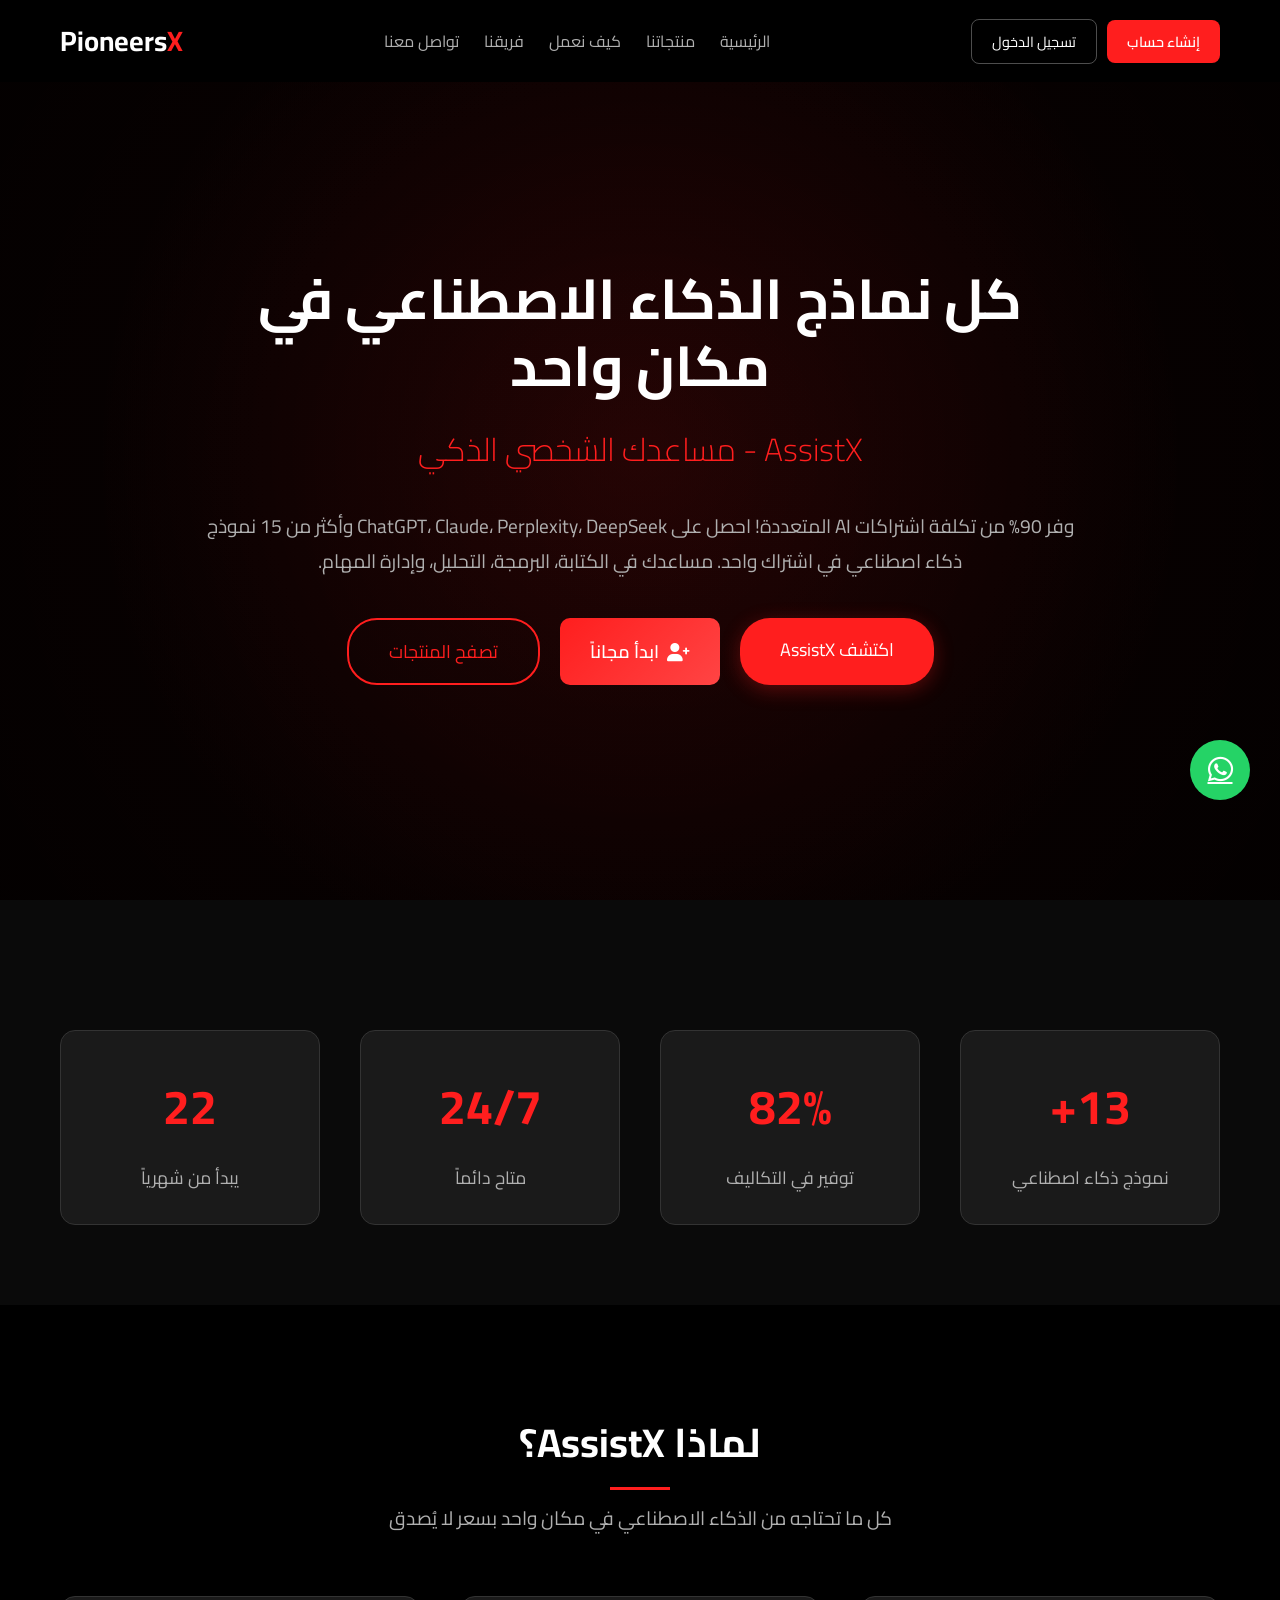
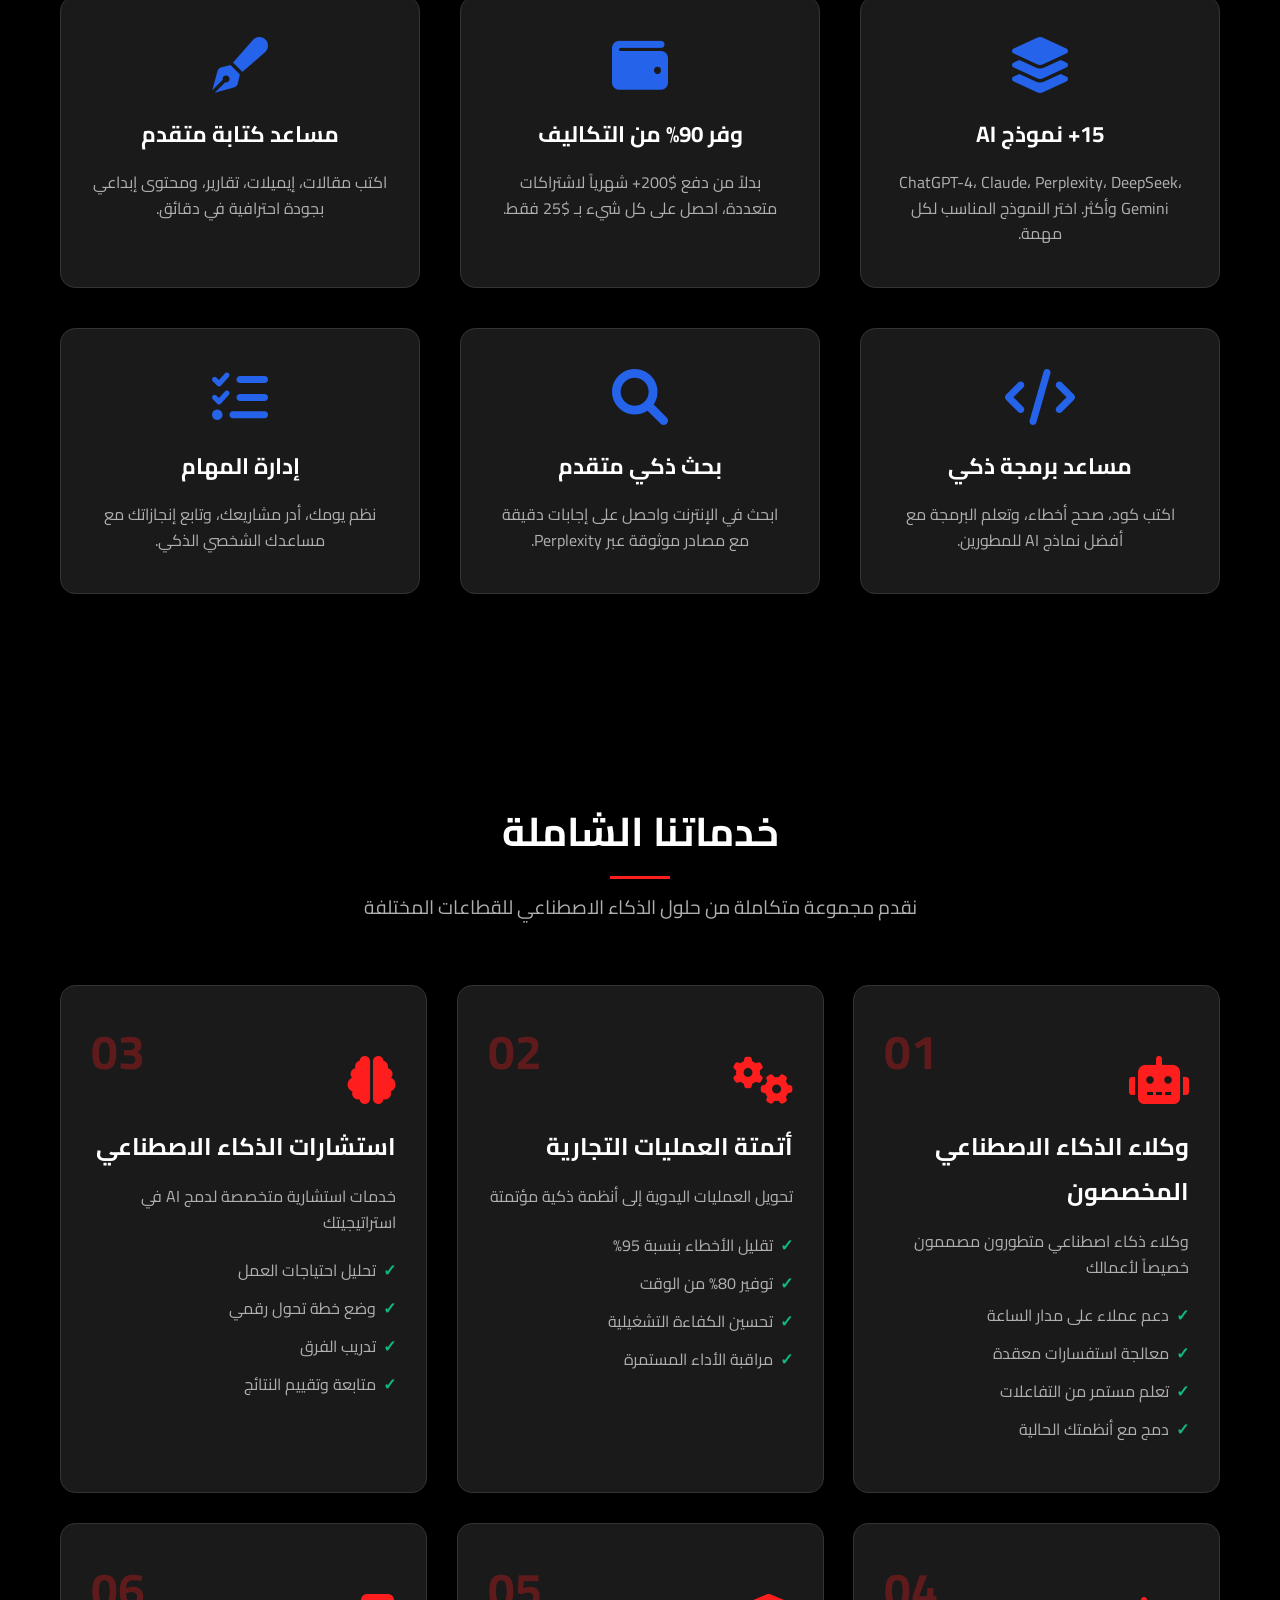
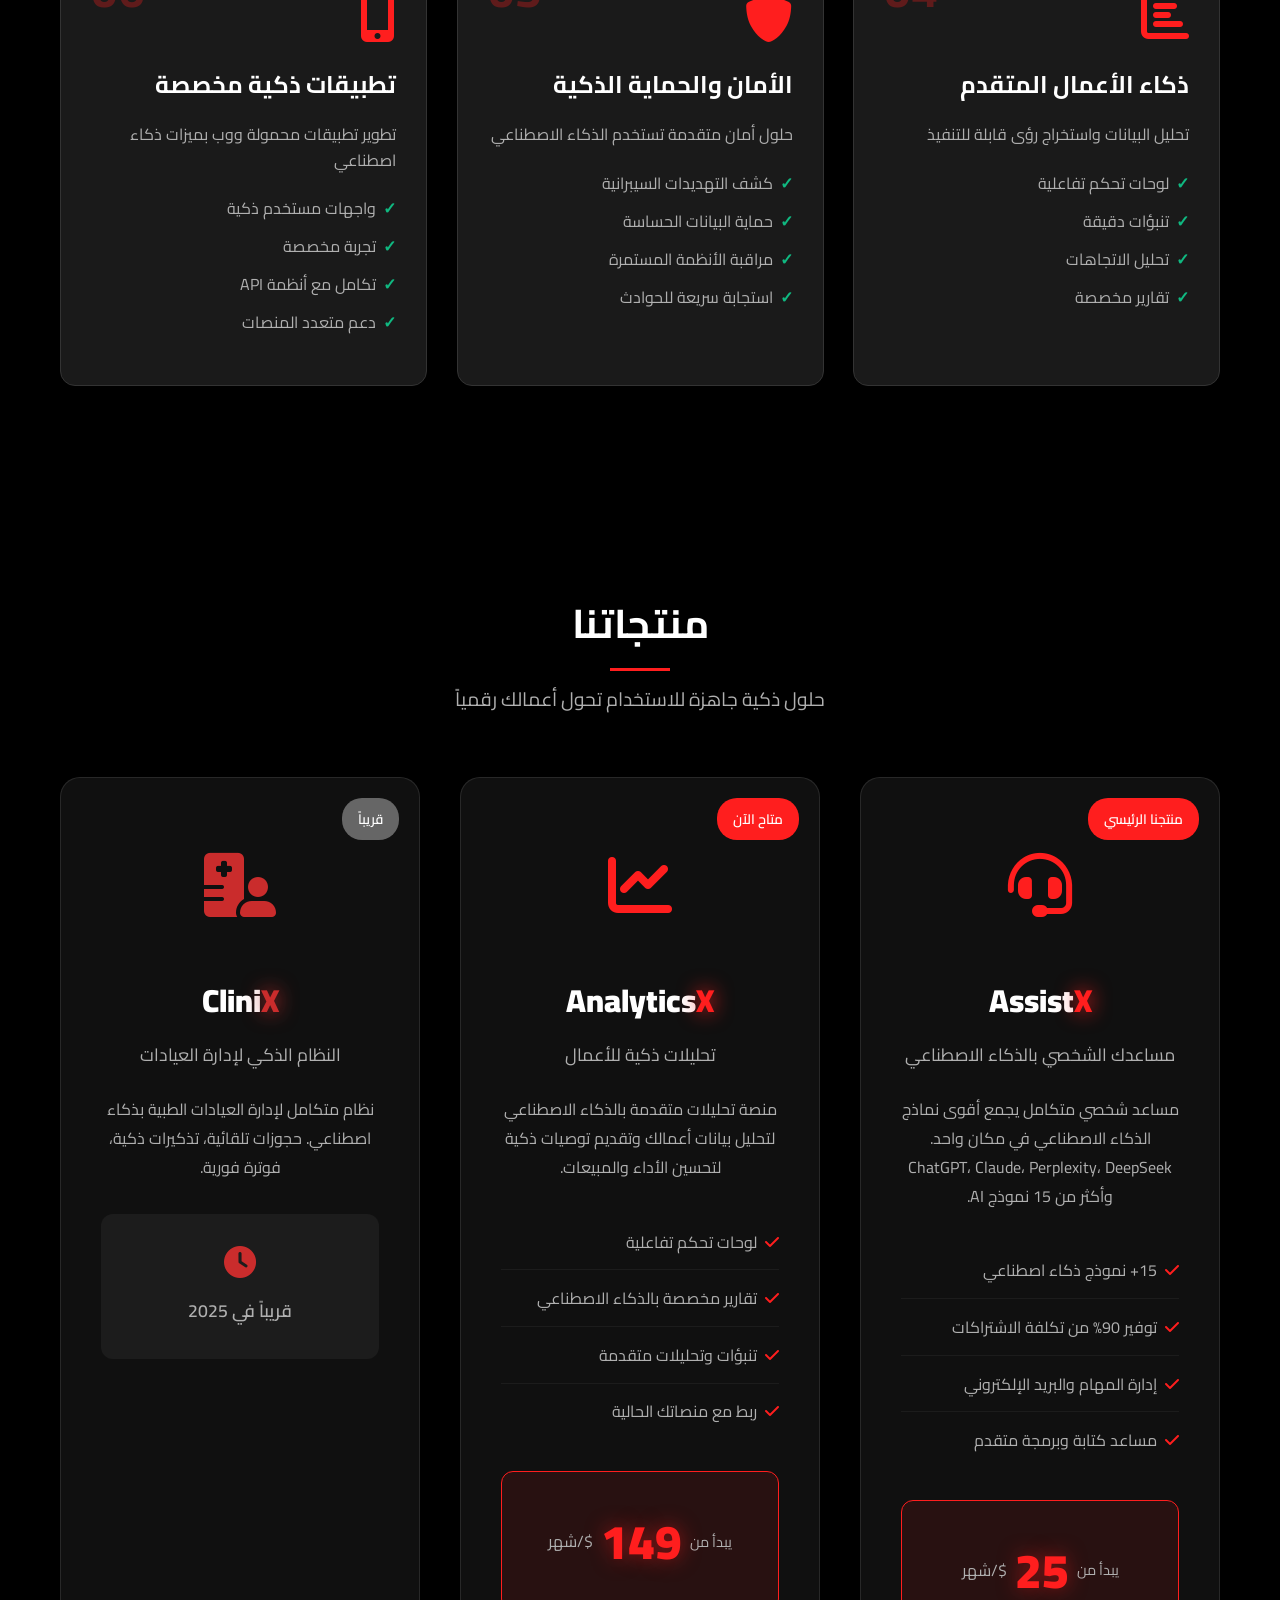
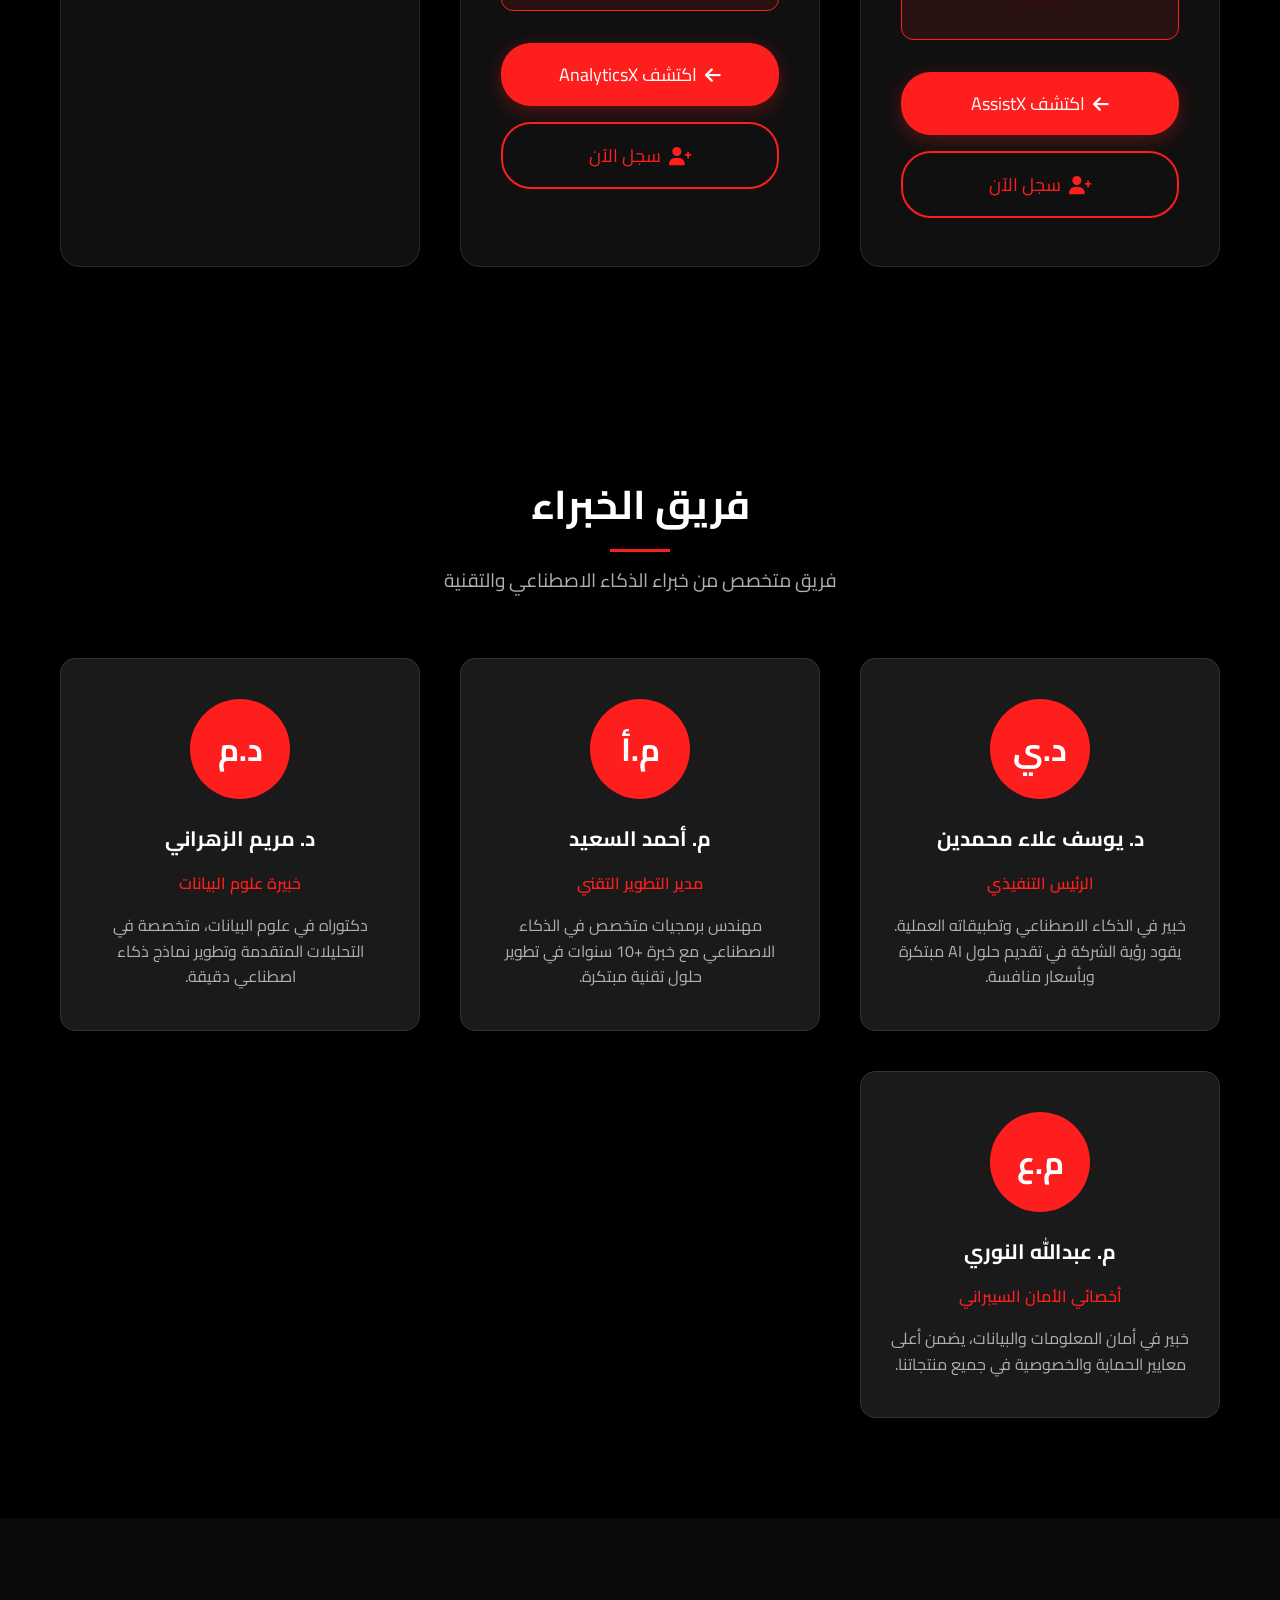
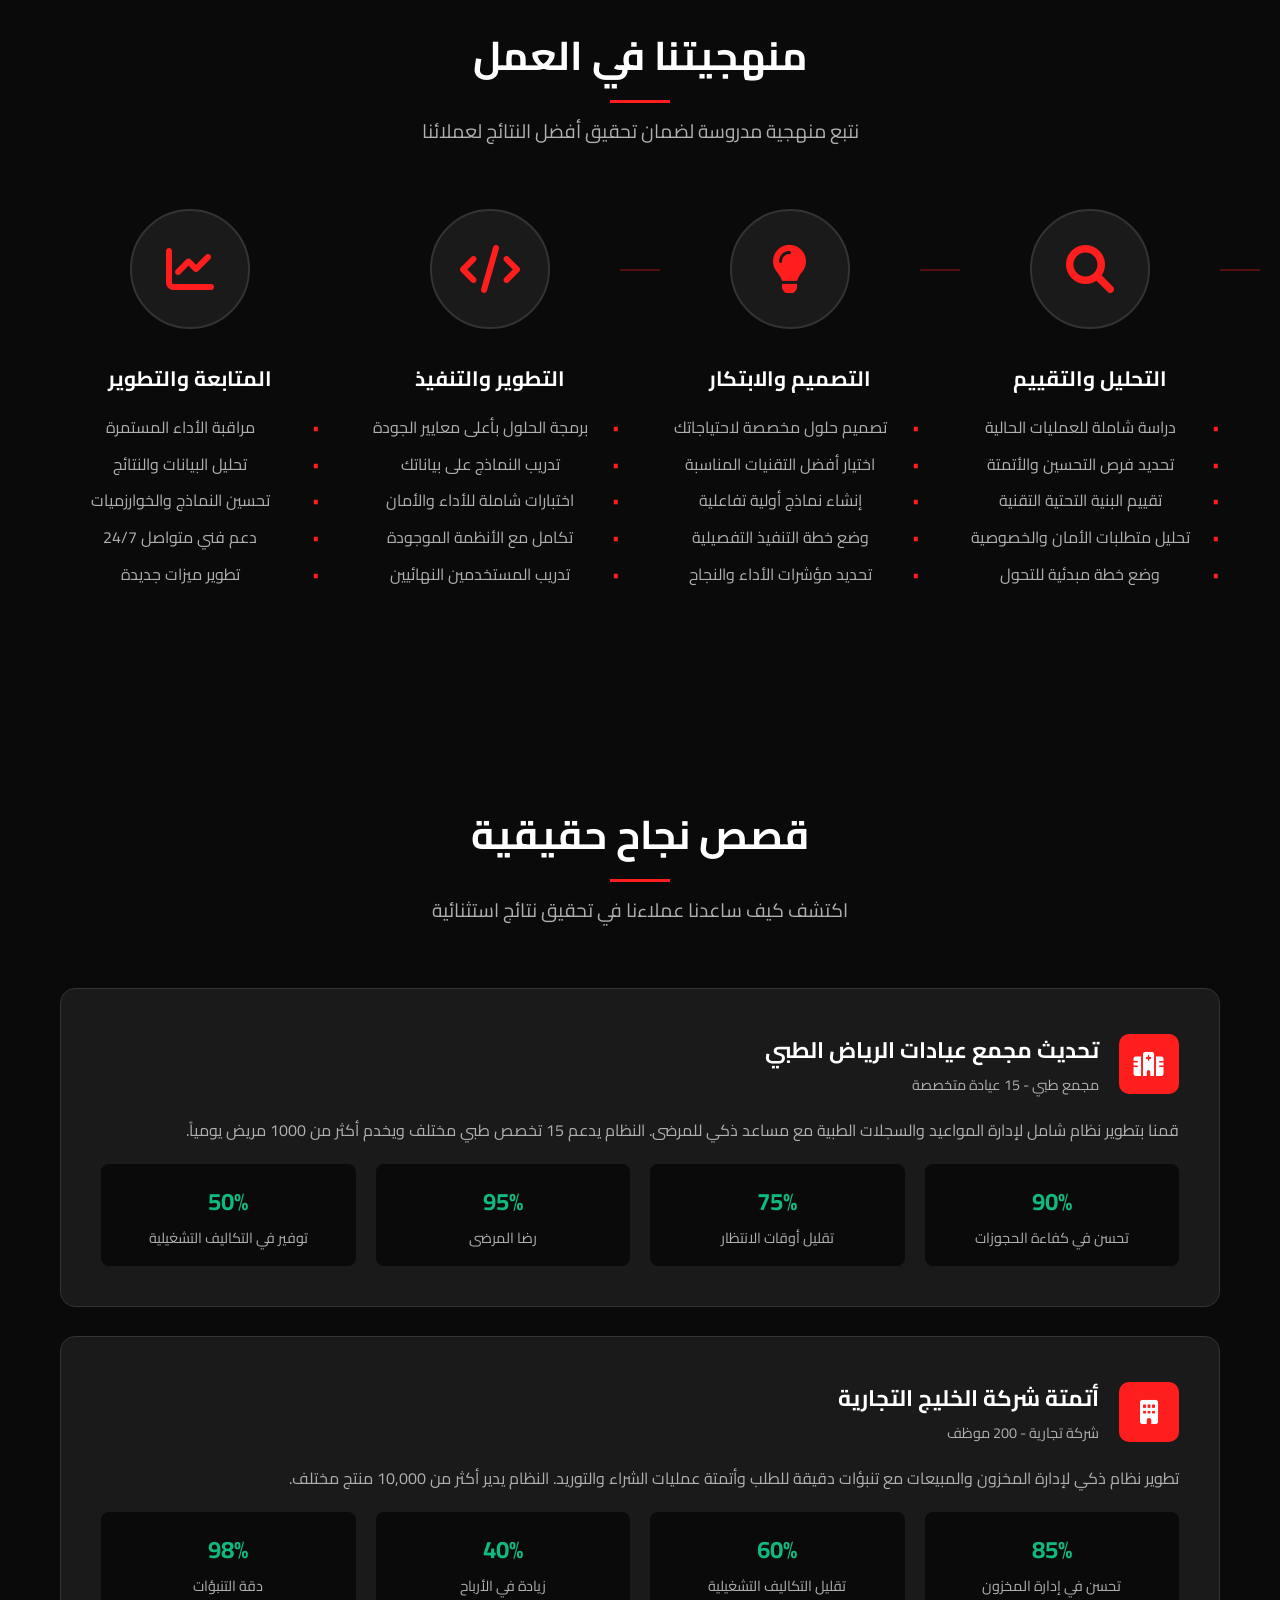
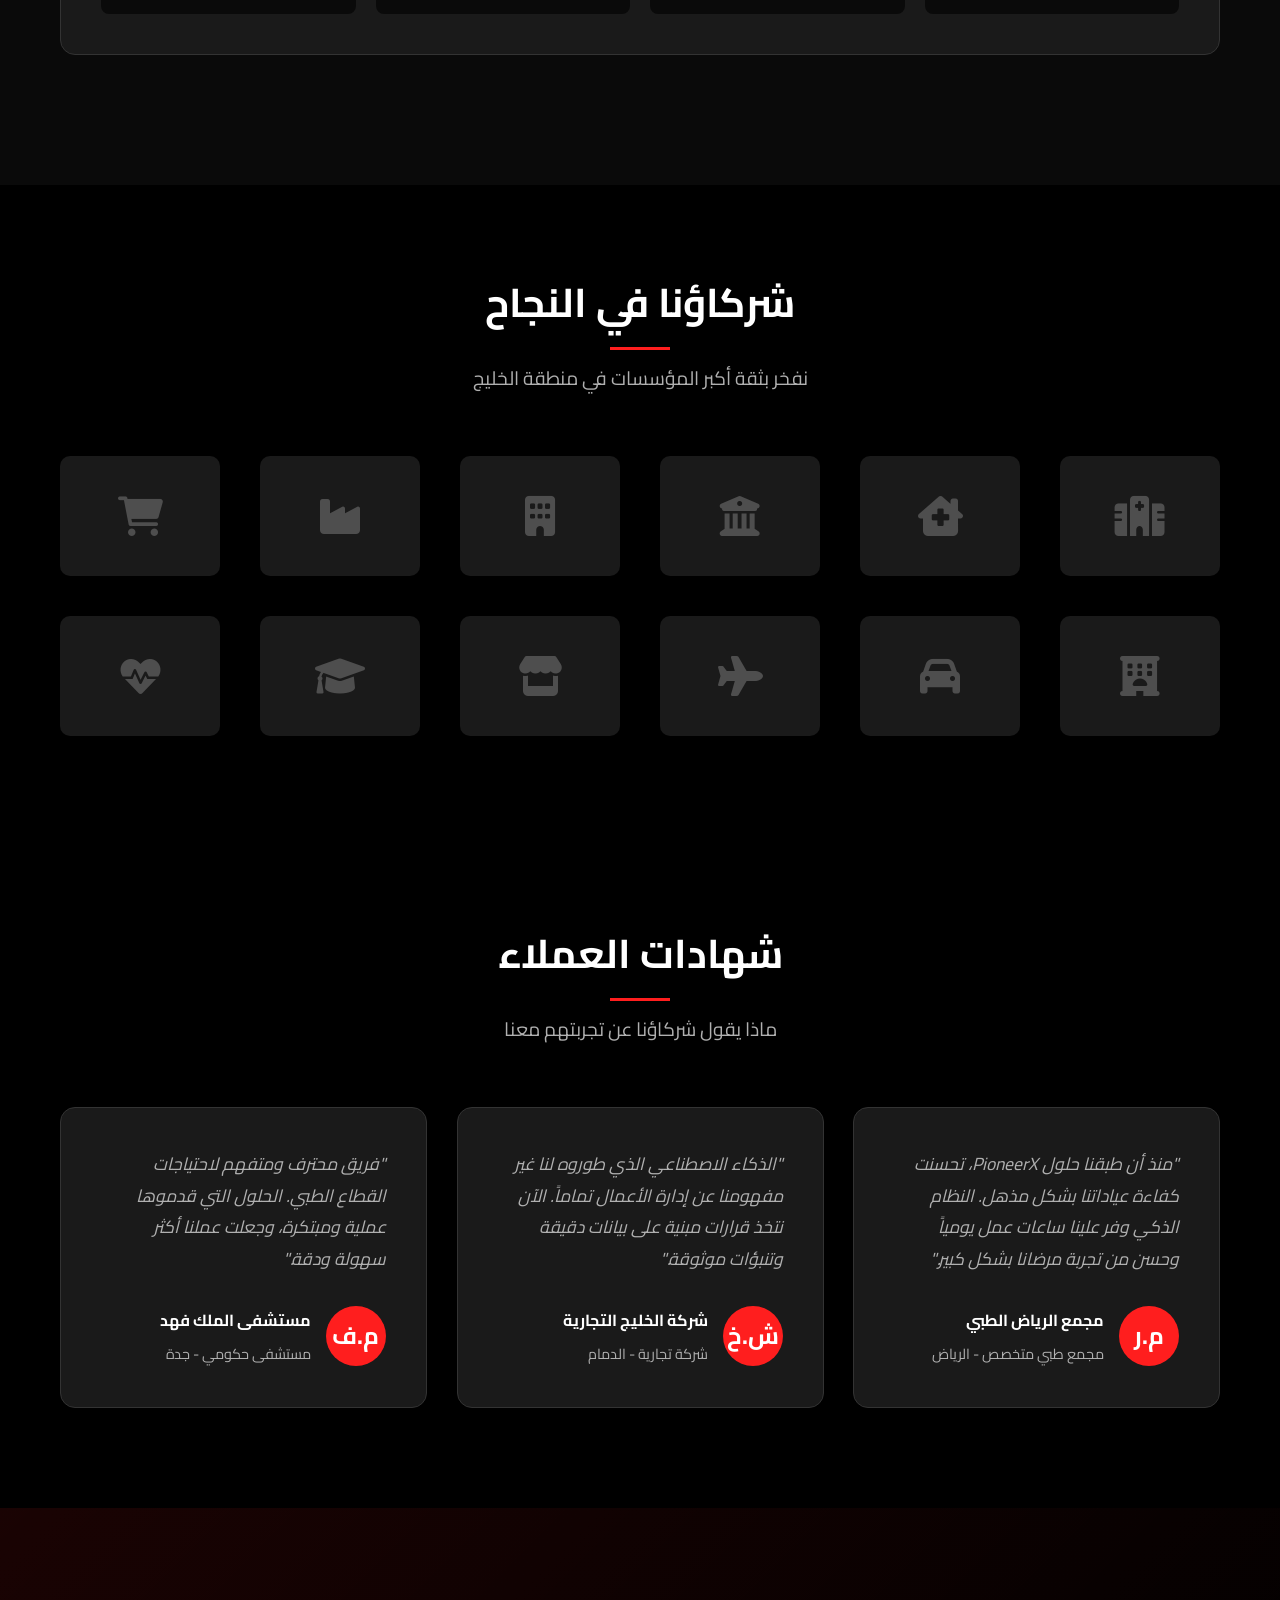
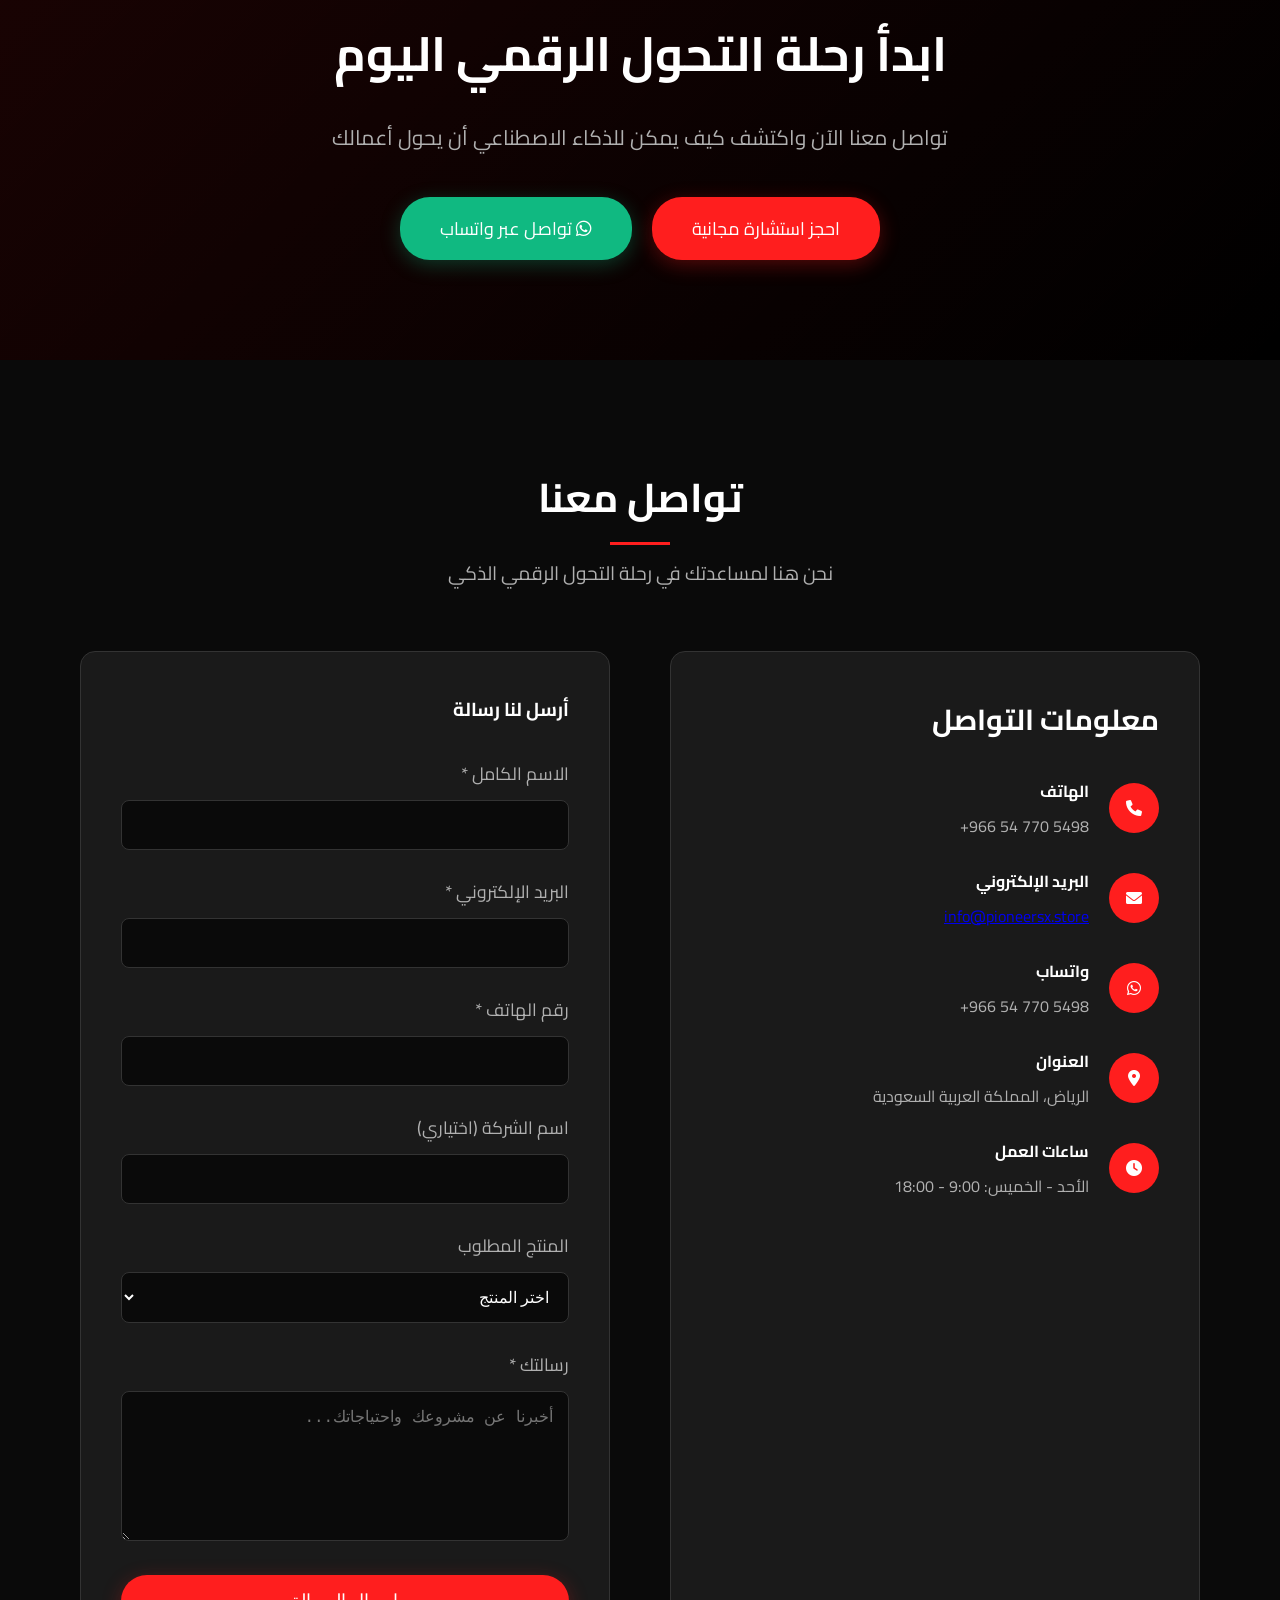
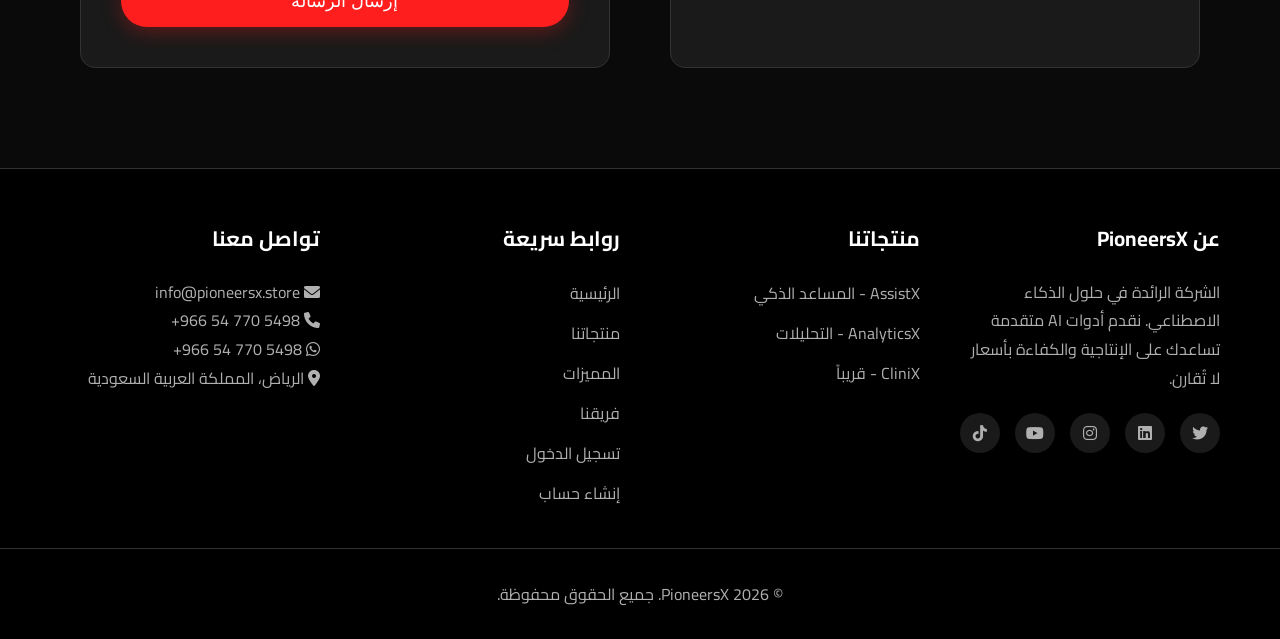
==== index.html @ a7c8a7da "feat: clone PioneersX webar template" ====
<!DOCTYPE html>
<html lang="ar" dir="rtl">
<head>
    <meta charset="UTF-8">
    <meta name="viewport" content="width=device-width, initial-scale=1.0">
    <meta name="description" id="meta-description" content="شركة رائدة في حلول الذكاء الاصطناعي. نقدم مساعدك الشخصي AssistX مع أكثر من 15 نموذج AI في مكان واحد - ChatGPT، Claude، Perplexity وأكثر">
    <meta name="keywords" content="ذكاء اصطناعي, ChatGPT, Claude, AI Assistant, مساعد ذكي, السعودية, مصر">
    <meta name="author" id="meta-author" content="PioneersX">
    <meta property="og:title" id="og-title" content="PioneersX - مساعدك الشخصي بالذكاء الاصطناعي">
    <meta property="og:description" id="og-description" content="أكثر من 15 نموذج AI في مكان واحد - وفر 90% من تكلفة الاشتراكات">
    <meta property="og:type" content="website">
    <meta property="og:url" id="og-url" content="https://pioneersx.store">
    <title id="page-title">PioneersX - مساعدك الشخصي بالذكاء الاصطناعي | AssistX</title>
    <link rel="icon" type="image/svg+xml" id="favicon" href="data:image/svg+xml,%3Csvg xmlns='http://www.w3.org/2000/svg' viewBox='0 0 100 100'%3E%3Cdefs%3E%3Cfilter id='glow'%3E%3CfeGaussianBlur stdDeviation='5' result='coloredBlur'/%3E%3CfeMerge%3E%3CfeMergeNode in='coloredBlur'/%3E%3CfeMergeNode in='SourceGraphic'/%3E%3C/feMerge%3E%3C/filter%3E%3C/defs%3E%3Ctext x='50' y='75' font-family='Arial,sans-serif' font-size='95' font-weight='bold' text-anchor='middle' fill='%23ff1e1e' filter='url(%23glow)'%3EX%3C/text%3E%3C/svg%3E">
    <link href="https://cdnjs.cloudflare.com/ajax/libs/font-awesome/6.0.0/css/all.min.css" rel="stylesheet">
    <link href="https://fonts.googleapis.com/css2?family=Cairo:wght@400;600;700&display=swap" rel="stylesheet">
    <link rel="stylesheet" href="css/style.css">
    <link rel="stylesheet" href="css/animations.css">
    <link rel="stylesheet" href="css/responsive.css">
    <style>
        .nav-container {
            display: flex;
            justify-content: space-between;
            align-items: center;
            width: 100%;
        }
        .nav-links {
            display: flex;
            gap: 25px;
            list-style: none;
            margin: 0;
            padding: 0;
        }
        .nav-auth-buttons {
            display: flex;
            gap: 10px;
            align-items: center;
        }
        .btn-nav-login {
            padding: 8px 20px;
            border: 1px solid rgba(255,255,255,0.3);
            border-radius: 8px;
            color: #fff;
            text-decoration: none;
            font-size: 0.9rem;
            transition: all 0.3s ease;
        }
        .btn-nav-login:hover {
            border-color: #ff1e1e;
            color: #ff1e1e;
        }
        .btn-nav-signup {
            padding: 8px 20px;
            background: #ff1e1e;
            border-radius: 8px;
            color: #fff;
            text-decoration: none;
            font-size: 0.9rem;
            font-weight: 600;
            transition: all 0.3s ease;
        }
        .btn-nav-signup:hover {
            background: #cc0000;
            transform: translateY(-2px);
            box-shadow: 0 5px 20px rgba(255,30,30,0.4);
        }
        .btn-signup {
            background: linear-gradient(135deg, #ff1e1e 0%, #ff4444 100%);
            padding: 15px 30px;
            border-radius: 10px;
            color: #fff;
            text-decoration: none;
            font-weight: 600;
            display: inline-flex;
            align-items: center;
            gap: 8px;
            transition: all 0.3s ease;
        }
        .btn-signup:hover {
            transform: translateY(-3px);
            box-shadow: 0 10px 30px rgba(255,30,30,0.4);
        }
        @media (max-width: 992px) {
            .nav-links {
                display: none !important;
            }
            .nav-links.active {
                display: flex !important;
                flex-direction: column;
            }
            .mobile-auth-link {
                display: block !important;
            }
        }
        @media (min-width: 993px) {
            .mobile-auth-link {
                display: none !important;
            }
        }
    </style>
</head>
<body>
    <div class="cursor-dot" id="cursorDot"></div>
    <div class="cursor-outline" id="cursorOutline"></div>
    <div class="loader" id="loader">
        <div class="loader-spinner"></div>
    </div>
    <nav id="navbar">
        <div class="nav-container">
            <a href="#" class="logo">Pioneers<span class="x">X</span></a>
            <ul class="nav-links" id="navLinks">
                <li><a href="#contact">تواصل معنا</a></li>
                <li><a href="#team">فريقنا</a></li>
                <li><a href="#process">كيف نعمل</a></li>
                <li><a href="#products">منتجاتنا</a></li>
                <li><a href="#home">الرئيسية</a></li>
            </ul>
            <div class="nav-auth-buttons">
                <a href="./dashboard/register.html" class="btn-nav-signup">إنشاء حساب</a>
                <a href="./dashboard/index.html" class="btn-nav-login">تسجيل الدخول</a>
            </div>
            <div class="mobile-menu-toggle" id="mobileMenu">
                <i class="fas fa-bars"></i>
            </div>
        </div>
    </nav>
    <section class="hero" id="home">
        <div class="hero-content">
            <h1 class="fade-in">كل نماذج الذكاء الاصطناعي في مكان واحد</h1>
            <p class="tagline fade-in">AssistX - مساعدك الشخصي الذكي</p>
            <p class="hero-description fade-in"> وفر 90% من تكلفة اشتراكات AI المتعددة! احصل على ChatGPT، Claude، Perplexity، DeepSeek وأكثر من 15 نموذج ذكاء اصطناعي في اشتراك واحد. مساعدك في الكتابة، البرمجة، التحليل، وإدارة المهام. </p>
            <div class="hero-buttons fade-in">
                <a href="./assistx/index.html" class="btn btn-primary">اكتشف AssistX</a>
                <a href="./dashboard/#/register" class="btn btn-signup"> <i class="fas fa-user-plus"></i> ابدأ مجاناً </a>
                <a href="#products" class="btn btn-secondary">تصفح المنتجات</a>
            </div>
        </div>
    </section>
    <section class="stats section">
        <div class="container">
            <div class="stats-grid">
                <div class="stat-item fade-in">
                    <div class="stat-number">15+</div>
                    <div class="stat-label">نموذج ذكاء اصطناعي</div>
                </div>
                <div class="stat-item fade-in">
                    <div class="stat-number">90%</div>
                    <div class="stat-label">توفير في التكاليف</div>
                </div>
                <div class="stat-item fade-in">
                    <div class="stat-number">24/7</div>
                    <div class="stat-label">متاح دائماً</div>
                </div>
                <div class="stat-item fade-in">
                    <div class="stat-number">$25</div>
                    <div class="stat-label">يبدأ من شهرياً</div>
                </div>
            </div>
        </div>
    </section>
    <section class="features section" id="features">
        <div class="container">
            <div class="section-header">
                <h2 class="section-title fade-in">لماذا AssistX؟</h2>
                <p class="section-subtitle fade-in"> كل ما تحتاجه من الذكاء الاصطناعي في مكان واحد بسعر لا يُصدق </p>
            </div>
            <div class="medical-grid">
                <div class="medical-card fade-in">
                    <i class="fas fa-layer-group medical-icon"></i>
                    <h3 class="medical-title">15+ نموذج AI</h3>
                    <p class="medical-description"> ChatGPT-4، Claude، Perplexity، DeepSeek، Gemini وأكثر. اختر النموذج المناسب لكل مهمة. </p>
                </div>
                <div class="medical-card fade-in">
                    <i class="fas fa-wallet medical-icon"></i>
                    <h3 class="medical-title">وفر 90% من التكاليف</h3>
                    <p class="medical-description"> بدلاً من دفع $200+ شهرياً لاشتراكات متعددة، احصل على كل شيء بـ $25 فقط. </p>
                </div>
                <div class="medical-card fade-in">
                    <i class="fas fa-pen-fancy medical-icon"></i>
                    <h3 class="medical-title">مساعد كتابة متقدم</h3>
                    <p class="medical-description"> اكتب مقالات، إيميلات، تقارير، ومحتوى إبداعي بجودة احترافية في دقائق. </p>
                </div>
                <div class="medical-card fade-in">
                    <i class="fas fa-code medical-icon"></i>
                    <h3 class="medical-title">مساعد برمجة ذكي</h3>
                    <p class="medical-description"> اكتب كود، صحح أخطاء، وتعلم البرمجة مع أفضل نماذج AI للمطورين. </p>
                </div>
                <div class="medical-card fade-in">
                    <i class="fas fa-search medical-icon"></i>
                    <h3 class="medical-title">بحث ذكي متقدم</h3>
                    <p class="medical-description"> ابحث في الإنترنت واحصل على إجابات دقيقة مع مصادر موثوقة عبر Perplexity. </p>
                </div>
                <div class="medical-card fade-in">
                    <i class="fas fa-tasks medical-icon"></i>
                    <h3 class="medical-title">إدارة المهام</h3>
                    <p class="medical-description"> نظم يومك، أدر مشاريعك، وتابع إنجازاتك مع مساعدك الشخصي الذكي. </p>
                </div>
            </div>
        </div>
    </section>
    <section class="services section" id="services">
        <div class="container">
            <div class="section-header">
                <h2 class="section-title fade-in">خدماتنا الشاملة</h2>
                <p class="section-subtitle fade-in"> نقدم مجموعة متكاملة من حلول الذكاء الاصطناعي للقطاعات المختلفة </p>
            </div>
            <div class="services-grid">
                <div class="service-card fade-in">
                    <span class="service-number">01</span> <i class="fas fa-robot service-icon"></i>
                    <h3 class="service-title">وكلاء الذكاء الاصطناعي المخصصون</h3>
                    <p class="service-description"> وكلاء ذكاء اصطناعي متطورون مصممون خصيصاً لأعمالك </p>
                    <ul class="service-features">
                        <li>دعم عملاء على مدار الساعة</li>
                        <li>معالجة استفسارات معقدة</li>
                        <li>تعلم مستمر من التفاعلات</li>
                        <li>دمج مع أنظمتك الحالية</li>
                    </ul>
                </div>
                <div class="service-card fade-in">
                    <span class="service-number">02</span> <i class="fas fa-cogs service-icon"></i>
                    <h3 class="service-title">أتمتة العمليات التجارية</h3>
                    <p class="service-description"> تحويل العمليات اليدوية إلى أنظمة ذكية مؤتمتة </p>
                    <ul class="service-features">
                        <li>تقليل الأخطاء بنسبة 95%</li>
                        <li>توفير 80% من الوقت</li>
                        <li>تحسين الكفاءة التشغيلية</li>
                        <li>مراقبة الأداء المستمرة</li>
                    </ul>
                </div>
                <div class="service-card fade-in">
                    <span class="service-number">03</span> <i class="fas fa-brain service-icon"></i>
                    <h3 class="service-title">استشارات الذكاء الاصطناعي</h3>
                    <p class="service-description"> خدمات استشارية متخصصة لدمج AI في استراتيجيتك </p>
                    <ul class="service-features">
                        <li>تحليل احتياجات العمل</li>
                        <li>وضع خطة تحول رقمي</li>
                        <li>تدريب الفرق</li>
                        <li>متابعة وتقييم النتائج</li>
                    </ul>
                </div>
                <div class="service-card fade-in">
                    <span class="service-number">04</span> <i class="fas fa-chart-bar service-icon"></i>
                    <h3 class="service-title">ذكاء الأعمال المتقدم</h3>
                    <p class="service-description"> تحليل البيانات واستخراج رؤى قابلة للتنفيذ </p>
                    <ul class="service-features">
                        <li>لوحات تحكم تفاعلية</li>
                        <li>تنبؤات دقيقة</li>
                        <li>تحليل الاتجاهات</li>
                        <li>تقارير مخصصة</li>
                    </ul>
                </div>
                <div class="service-card fade-in">
                    <span class="service-number">05</span> <i class="fas fa-shield-alt service-icon"></i>
                    <h3 class="service-title">الأمان والحماية الذكية</h3>
                    <p class="service-description"> حلول أمان متقدمة تستخدم الذكاء الاصطناعي </p>
                    <ul class="service-features">
                        <li>كشف التهديدات السيبرانية</li>
                        <li>حماية البيانات الحساسة</li>
                        <li>مراقبة الأنظمة المستمرة</li>
                        <li>استجابة سريعة للحوادث</li>
                    </ul>
                </div>
                <div class="service-card fade-in">
                    <span class="service-number">06</span> <i class="fas fa-mobile-alt service-icon"></i>
                    <h3 class="service-title">تطبيقات ذكية مخصصة</h3>
                    <p class="service-description"> تطوير تطبيقات محمولة ووب بميزات ذكاء اصطناعي </p>
                    <ul class="service-features">
                        <li>واجهات مستخدم ذكية</li>
                        <li>تجربة مخصصة</li>
                        <li>تكامل مع أنظمة API</li>
                        <li>دعم متعدد المنصات</li>
                    </ul>
                </div>
            </div>
        </div>
    </section>
    <section class="products section" id="products">
        <div class="container">
            <div class="section-header">
                <h2 class="section-title fade-in">منتجاتنا</h2>
                <p class="section-subtitle fade-in"> حلول ذكية جاهزة للاستخدام تحول أعمالك رقمياً </p>
            </div>
            <div class="products-grid">
                <div class="product-card assistx-card fade-in">
                    <div class="product-badge">منتجنا الرئيسي</div>
                    <div class="product-icon"> <i class="fas fa-headset"></i> </div>
                    <h3 class="product-name">Assist<span class="x-glow">X</span></h3>
                    <p class="product-tagline">مساعدك الشخصي بالذكاء الاصطناعي</p>
                    <p class="product-description"> مساعد شخصي متكامل يجمع أقوى نماذج الذكاء الاصطناعي في مكان واحد. ChatGPT، Claude، Perplexity، DeepSeek وأكثر من 15 نموذج AI. </p>
                    <ul class="product-features">
                        <li><i class="fas fa-check"></i> 15+ نموذج ذكاء اصطناعي</li>
                        <li><i class="fas fa-check"></i> توفير 90% من تكلفة الاشتراكات</li>
                        <li><i class="fas fa-check"></i> إدارة المهام والبريد الإلكتروني</li>
                        <li><i class="fas fa-check"></i> مساعد كتابة وبرمجة متقدم</li>
                    </ul>
                    <div class="product-price"> <span class="price-from">يبدأ من</span> <span class="price-amount">25</span> <span class="price-currency">$/شهر</span> </div>
                    <div class="product-buttons"> <a href="./assistx/index.html" class="btn btn-primary"> <i class="fas fa-arrow-left"></i> اكتشف AssistX </a> <a href="./dashboard/#/register" class="btn btn-secondary"> <i class="fas fa-user-plus"></i> سجل الآن </a> </div>
                </div>
                <div class="product-card analyticsx-card fade-in">
                    <div class="product-badge">متاح الآن</div>
                    <div class="product-icon"> <i class="fas fa-chart-line"></i> </div>
                    <h3 class="product-name">Analytics<span class="x-glow">X</span></h3>
                    <p class="product-tagline">تحليلات ذكية للأعمال</p>
                    <p class="product-description"> منصة تحليلات متقدمة بالذكاء الاصطناعي لتحليل بيانات أعمالك وتقديم توصيات ذكية لتحسين الأداء والمبيعات. </p>
                    <ul class="product-features">
                        <li><i class="fas fa-check"></i> لوحات تحكم تفاعلية</li>
                        <li><i class="fas fa-check"></i> تقارير مخصصة بالذكاء الاصطناعي</li>
                        <li><i class="fas fa-check"></i> تنبؤات وتحليلات متقدمة</li>
                        <li><i class="fas fa-check"></i> ربط مع منصاتك الحالية</li>
                    </ul>
                    <div class="product-price"> <span class="price-from">يبدأ من</span> <span class="price-amount">149</span> <span class="price-currency">$/شهر</span> </div>
                    <div class="product-buttons"> <a href="./analyticsx/index.html" class="btn btn-primary"> <i class="fas fa-arrow-left"></i> اكتشف AnalyticsX </a> <a href="./dashboard/#/register" class="btn btn-secondary"> <i class="fas fa-user-plus"></i> سجل الآن </a> </div>
                </div>
                <div class="product-card coming-soon-card fade-in">
                    <div class="product-badge coming-soon">قريباً</div>
                    <div class="product-icon"> <i class="fas fa-hospital-user"></i> </div>
                    <h3 class="product-name">Clini<span class="x-glow">X</span></h3>
                    <p class="product-tagline">النظام الذكي لإدارة العيادات</p>
                    <p class="product-description"> نظام متكامل لإدارة العيادات الطبية بذكاء اصطناعي. حجوزات تلقائية، تذكيرات ذكية، فوترة فورية. </p>
                    <div class="coming-soon-text"> <i class="fas fa-clock"></i>
                        <p>قريباً في 2025</p>
                    </div>
                </div>
            </div>
        </div>
    </section>
    <section class="team section" id="team">
        <div class="container">
            <div class="section-header">
                <h2 class="section-title fade-in">فريق الخبراء</h2>
                <p class="section-subtitle fade-in"> فريق متخصص من خبراء الذكاء الاصطناعي والتقنية </p>
            </div>
            <div class="team-grid">
                <div class="team-card fade-in">
                    <div class="team-avatar">د.ي</div>
                    <h3 class="team-name">د. يوسف علاء محمدين</h3>
                    <p class="team-role">الرئيس التنفيذي</p>
                    <p class="team-bio"> خبير في الذكاء الاصطناعي وتطبيقاته العملية. يقود رؤية الشركة في تقديم حلول AI مبتكرة وبأسعار منافسة. </p>
                </div>
                <div class="team-card fade-in">
                    <div class="team-avatar">م.أ</div>
                    <h3 class="team-name">م. أحمد السعيد</h3>
                    <p class="team-role">مدير التطوير التقني</p>
                    <p class="team-bio"> مهندس برمجيات متخصص في الذكاء الاصطناعي مع خبرة +10 سنوات في تطوير حلول تقنية مبتكرة. </p>
                </div>
                <div class="team-card fade-in">
                    <div class="team-avatar">د.م</div>
                    <h3 class="team-name">د. مريم الزهراني</h3>
                    <p class="team-role">خبيرة علوم البيانات</p>
                    <p class="team-bio"> دكتوراه في علوم البيانات، متخصصة في التحليلات المتقدمة وتطوير نماذج ذكاء اصطناعي دقيقة. </p>
                </div>
                <div class="team-card fade-in">
                    <div class="team-avatar">م.ع</div>
                    <h3 class="team-name">م. عبدالله النوري</h3>
                    <p class="team-role">أخصائي الأمان السيبراني</p>
                    <p class="team-bio"> خبير في أمان المعلومات والبيانات، يضمن أعلى معايير الحماية والخصوصية في جميع منتجاتنا. </p>
                </div>
            </div>
        </div>
    </section>
    <section class="process section" id="process">
        <div class="container">
            <div class="section-header">
                <h2 class="section-title fade-in">منهجيتنا في العمل</h2>
                <p class="section-subtitle fade-in"> نتبع منهجية مدروسة لضمان تحقيق أفضل النتائج لعملائنا </p>
            </div>
            <div class="process-steps">
                <div class="process-step fade-in">
                    <div class="process-icon-wrapper"> <i class="fas fa-search process-icon"></i> </div>
                    <h3 class="process-title">التحليل والتقييم</h3>
                    <ul class="process-items">
                        <li>دراسة شاملة للعمليات الحالية</li>
                        <li>تحديد فرص التحسين والأتمتة</li>
                        <li>تقييم البنية التحتية التقنية</li>
                        <li>تحليل متطلبات الأمان والخصوصية</li>
                        <li>وضع خطة مبدئية للتحول</li>
                    </ul>
                </div>
                <div class="process-step fade-in">
                    <div class="process-icon-wrapper"> <i class="fas fa-lightbulb process-icon"></i> </div>
                    <h3 class="process-title">التصميم والابتكار</h3>
                    <ul class="process-items">
                        <li>تصميم حلول مخصصة لاحتياجاتك</li>
                        <li>اختيار أفضل التقنيات المناسبة</li>
                        <li>إنشاء نماذج أولية تفاعلية</li>
                        <li>وضع خطة التنفيذ التفصيلية</li>
                        <li>تحديد مؤشرات الأداء والنجاح</li>
                    </ul>
                </div>
                <div class="process-step fade-in">
                    <div class="process-icon-wrapper"> <i class="fas fa-code process-icon"></i> </div>
                    <h3 class="process-title">التطوير والتنفيذ</h3>
                    <ul class="process-items">
                        <li>برمجة الحلول بأعلى معايير الجودة</li>
                        <li>تدريب النماذج على بياناتك</li>
                        <li>اختبارات شاملة للأداء والأمان</li>
                        <li>تكامل مع الأنظمة الموجودة</li>
                        <li>تدريب المستخدمين النهائيين</li>
                    </ul>
                </div>
                <div class="process-step fade-in">
                    <div class="process-icon-wrapper"> <i class="fas fa-chart-line process-icon"></i> </div>
                    <h3 class="process-title">المتابعة والتطوير</h3>
                    <ul class="process-items">
                        <li>مراقبة الأداء المستمرة</li>
                        <li>تحليل البيانات والنتائج</li>
                        <li>تحسين النماذج والخوارزميات</li>
                        <li>دعم فني متواصل 24/7</li>
                        <li>تطوير ميزات جديدة</li>
                    </ul>
                </div>
            </div>
        </div>
    </section>
    <section class="case-studies section" id="case-studies">
        <div class="container">
            <div class="section-header">
                <h2 class="section-title fade-in">قصص نجاح حقيقية</h2>
                <p class="section-subtitle fade-in"> اكتشف كيف ساعدنا عملاءنا في تحقيق نتائج استثنائية </p>
            </div>
            <div class="case-study fade-in">
                <div class="case-study-header">
                    <div class="case-study-icon"> <i class="fas fa-hospital"></i> </div>
                    <div>
                        <h3 class="case-study-title">تحديث مجمع عيادات الرياض الطبي</h3>
                        <p class="case-study-client">مجمع طبي - 15 عيادة متخصصة</p>
                    </div>
                </div>
                <p class="case-study-content"> قمنا بتطوير نظام شامل لإدارة المواعيد والسجلات الطبية مع مساعد ذكي للمرضى. النظام يدعم 15 تخصص طبي مختلف ويخدم أكثر من 1000 مريض يومياً. </p>
                <div class="case-study-results">
                    <div class="result-item">
                        <div class="result-number">90%</div>
                        <div class="result-label">تحسن في كفاءة الحجوزات</div>
                    </div>
                    <div class="result-item">
                        <div class="result-number">75%</div>
                        <div class="result-label">تقليل أوقات الانتظار</div>
                    </div>
                    <div class="result-item">
                        <div class="result-number">95%</div>
                        <div class="result-label">رضا المرضى</div>
                    </div>
                    <div class="result-item">
                        <div class="result-number">50%</div>
                        <div class="result-label">توفير في التكاليف التشغيلية</div>
                    </div>
                </div>
            </div>
            <div class="case-study fade-in">
                <div class="case-study-header">
                    <div class="case-study-icon"> <i class="fas fa-building"></i> </div>
                    <div>
                        <h3 class="case-study-title">أتمتة شركة الخليج التجارية</h3>
                        <p class="case-study-client">شركة تجارية - 200 موظف</p>
                    </div>
                </div>
                <p class="case-study-content"> تطوير نظام ذكي لإدارة المخزون والمبيعات مع تنبؤات دقيقة للطلب وأتمتة عمليات الشراء والتوريد. النظام يدير أكثر من 10,000 منتج مختلف. </p>
                <div class="case-study-results">
                    <div class="result-item">
                        <div class="result-number">85%</div>
                        <div class="result-label">تحسن في إدارة المخزون</div>
                    </div>
                    <div class="result-item">
                        <div class="result-number">60%</div>
                        <div class="result-label">تقليل التكاليف التشغيلية</div>
                    </div>
                    <div class="result-item">
                        <div class="result-number">40%</div>
                        <div class="result-label">زيادة في الأرباح</div>
                    </div>
                    <div class="result-item">
                        <div class="result-number">98%</div>
                        <div class="result-label">دقة التنبؤات</div>
                    </div>
                </div>
            </div>
        </div>
    </section>
    <section class="clients section" id="clients">
        <div class="container">
            <div class="section-header">
                <h2 class="section-title fade-in">شركاؤنا في النجاح</h2>
                <p class="section-subtitle fade-in">نفخر بثقة أكبر المؤسسات في منطقة الخليج</p>
            </div>
            <div class="clients-grid">
                <div class="client-logo fade-in"> <i class="fas fa-hospital-alt"></i> </div>
                <div class="client-logo fade-in"> <i class="fas fa-clinic-medical"></i> </div>
                <div class="client-logo fade-in"> <i class="fas fa-university"></i> </div>
                <div class="client-logo fade-in"> <i class="fas fa-building"></i> </div>
                <div class="client-logo fade-in"> <i class="fas fa-industry"></i> </div>
                <div class="client-logo fade-in"> <i class="fas fa-shopping-cart"></i> </div>
                <div class="client-logo fade-in"> <i class="fas fa-hotel"></i> </div>
                <div class="client-logo fade-in"> <i class="fas fa-car"></i> </div>
                <div class="client-logo fade-in"> <i class="fas fa-plane"></i> </div>
                <div class="client-logo fade-in"> <i class="fas fa-store"></i> </div>
                <div class="client-logo fade-in"> <i class="fas fa-graduation-cap"></i> </div>
                <div class="client-logo fade-in"> <i class="fas fa-heartbeat"></i> </div>
            </div>
        </div>
    </section>
    <section class="testimonials section" id="testimonials">
        <div class="container">
            <div class="section-header">
                <h2 class="section-title fade-in">شهادات العملاء</h2>
                <p class="section-subtitle fade-in">ماذا يقول شركاؤنا عن تجربتهم معنا</p>
            </div>
            <div class="testimonials-grid">
                <div class="testimonial fade-in">
                    <p class="testimonial-text"> "منذ أن طبقنا حلول PioneerX، تحسنت كفاءة عياداتنا بشكل مذهل. النظام الذكي وفر علينا ساعات عمل يومياً وحسن من تجربة مرضانا بشكل كبير." </p>
                    <div class="testimonial-author">
                        <div class="author-avatar">م.ر</div>
                        <div class="author-info">
                            <h4>مجمع الرياض الطبي</h4>
                            <p>مجمع طبي متخصص - الرياض</p>
                        </div>
                    </div>
                </div>
                <div class="testimonial fade-in">
                    <p class="testimonial-text"> "الذكاء الاصطناعي الذي طوروه لنا غير مفهومنا عن إدارة الأعمال تماماً. الآن نتخذ قرارات مبنية على بيانات دقيقة وتنبؤات موثوقة." </p>
                    <div class="testimonial-author">
                        <div class="author-avatar">ش.خ</div>
                        <div class="author-info">
                            <h4>شركة الخليج التجارية</h4>
                            <p>شركة تجارية - الدمام</p>
                        </div>
                    </div>
                </div>
                <div class="testimonial fade-in">
                    <p class="testimonial-text"> "فريق محترف ومتفهم لاحتياجات القطاع الطبي. الحلول التي قدموها عملية ومبتكرة، وجعلت عملنا أكثر سهولة ودقة." </p>
                    <div class="testimonial-author">
                        <div class="author-avatar">م.ف</div>
                        <div class="author-info">
                            <h4>مستشفى الملك فهد</h4>
                            <p>مستشفى حكومي - جدة</p>
                        </div>
                    </div>
                </div>
            </div>
        </div>
    </section>
    <section class="cta section">
        <div class="container">
            <h2 class="fade-in">ابدأ رحلة التحول الرقمي اليوم</h2>
            <p class="fade-in">تواصل معنا الآن واكتشف كيف يمكن للذكاء الاصطناعي أن يحول أعمالك</p>
            <div class="hero-buttons fade-in">
                <a href="#contact" class="btn btn-primary">احجز استشارة مجانية</a>
                <a id="cta-whatsapp" href="https://wa.me/9665477705498" class="btn btn-whatsapp" target="_blank"> <i class="fab fa-whatsapp"></i> تواصل عبر واتساب </a>
            </div>
        </div>
    </section>
    <section class="contact section" id="contact">
        <div class="container">
            <div class="section-header">
                <h2 class="section-title fade-in">تواصل معنا</h2>
                <p class="section-subtitle fade-in"> نحن هنا لمساعدتك في رحلة التحول الرقمي الذكي </p>
            </div>
            <div class="contact-container">
                <div class="contact-info fade-in">
                    <h3>معلومات التواصل</h3>
                    <div class="contact-item">
                        <div class="contact-icon"> <i class="fas fa-phone"></i> </div>
                        <div class="contact-details">
                            <h4>الهاتف</h4>
                            <p dir="ltr" data-brand="brand-phone">+966 54 770 5498</p>
                        </div>
                    </div>
                    <div class="contact-item">
                        <div class="contact-icon"> <i class="fas fa-envelope"></i> </div>
                        <div class="contact-details">
                            <h4>البريد الإلكتروني</h4>
                            <p dir="ltr"><a id="contact-email" data-email-link href="mailto:info@pioneersx.store">info@pioneersx.store</a></p>
                        </div>
                    </div>
                    <div class="contact-item">
                        <div class="contact-icon"> <i class="fab fa-whatsapp"></i> </div>
                        <div class="contact-details">
                            <h4>واتساب</h4>
                            <p dir="ltr" data-brand="brand-phone">+966 54 770 5498</p>
                        </div>
                    </div>
                    <div class="contact-item">
                        <div class="contact-icon"> <i class="fas fa-map-marker-alt"></i> </div>
                        <div class="contact-details">
                            <h4>العنوان</h4>
                            <p data-brand="brand-city">الرياض، المملكة العربية السعودية</p>
                        </div>
                    </div>
                    <div class="contact-item">
                        <div class="contact-icon"> <i class="fas fa-clock"></i> </div>
                        <div class="contact-details">
                            <h4>ساعات العمل</h4>
                            <p>الأحد - الخميس: 9:00 - 18:00</p>
                        </div>
                    </div>
                </div>
                <form class="contact-form fade-in" id="contactForm">
                    <h3 style="margin-bottom: 30px; color: var(--text-white);">أرسل لنا رسالة</h3>
                    <div class="form-group"> <label for="name">الاسم الكامل *</label> <input type="text" id="name" name="name" required> </div>
                    <div class="form-group"> <label for="email">البريد الإلكتروني *</label> <input type="email" id="email" name="email" required> </div>
                    <div class="form-group"> <label for="phone">رقم الهاتف *</label> <input type="tel" id="phone" name="phone" required> </div>
                    <div class="form-group"> <label for="company">اسم الشركة (اختياري)</label> <input type="text" id="company" name="company"> </div>
                    <div class="form-group"> <label for="service">المنتج المطلوب</label> <select id="service" name="service" style="width: 100%; padding: 15px; background: var(--darker-bg); border: 1px solid var(--border-color); border-radius: 8px; color: var(--text-white); font-size: 1rem;"> <option value="">اختر المنتج</option> <option value="assistx">AssistX - المساعد الذكي</option> <option value="analyticsx">AnalyticsX - التحليلات</option> <option value="consultation">استشارات ذكاء اصطناعي</option> <option value="custom">حلول مخصصة</option> <option value="other">أخرى</option> </select> </div>
                    <div class="form-group"> <label for="message">رسالتك *</label> <textarea id="message" name="message" required placeholder="أخبرنا عن مشروعك واحتياجاتك..."></textarea> </div>
                    <button type="submit" class="btn btn-primary" style="width: 100%;">إرسال الرسالة</button>
                </form>
            </div>
        </div>
    </section>

    <a id="whatsapp-float" href="https://wa.me/9665477705498" class="whatsapp-float" target="_blank" title="تواصل معنا عبر واتساب"> <i class="fab fa-whatsapp"></i> </a>

    <footer>
        <div class="footer-content">
            <div class="footer-section">
                <h3>عن <span data-brand="brand-name">PioneersX</span></h3>
                <p> الشركة الرائدة في حلول الذكاء الاصطناعي. نقدم أدوات AI متقدمة تساعدك على الإنتاجية والكفاءة بأسعار لا تُقارن. </p>
                <div class="social-links">
                    <a data-brand="social-twitter" href="https://x.com/pioneersxai" target="_blank" aria-label="تويتر"><i class="fab fa-twitter"></i></a>
                    <a data-brand="social-linkedin" href="https://www.linkedin.com/company/pioneersx" target="_blank" aria-label="لينكدين"><i class="fab fa-linkedin"></i></a>
                    <a data-brand="social-instagram" href="https://www.instagram.com/pioneersxai/" target="_blank" aria-label="إنستغرام"><i class="fab fa-instagram"></i></a>
                    <a data-brand="social-youtube" href="https://www.youtube.com/@pioneersxai" target="_blank" aria-label="يوتيوب"><i class="fab fa-youtube"></i></a>
                    <a data-brand="social-tiktok" href="https://www.tiktok.com/@pioneersxai" target="_blank" aria-label="تيك توك"><i class="fab fa-tiktok"></i></a>
                </div>
            </div>
            <div class="footer-section">
                <h3>منتجاتنا</h3>
                <ul>
                    <li><a href="./assistx/index.html">AssistX - المساعد الذكي</a></li>
                    <li><a href="./analyticsx/index.html">AnalyticsX - التحليلات</a></li>
                    <li><a href="#products">CliniX - قريباً</a></li>
                </ul>
            </div>
            <div class="footer-section">
                <h3>روابط سريعة</h3>
                <ul>
                    <li><a href="#home">الرئيسية</a></li>
                    <li><a href="#products">منتجاتنا</a></li>
                    <li><a href="#features">المميزات</a></li>
                    <li><a href="#team">فريقنا</a></li>
                    <li><a href="./dashboard/">تسجيل الدخول</a></li>
                    <li><a href="./dashboard/#/register">إنشاء حساب</a></li>
                </ul>
            </div>
            <div class="footer-section">
                <h3>تواصل معنا</h3>
                <p><i class="fas fa-envelope"></i> <a data-email-link href="mailto:info@pioneersx.store" data-brand="brand-email">info@pioneersx.store</a></p>
                <p><i class="fas fa-phone"></i> <span dir="ltr" data-brand="brand-phone">+966 54 770 5498</span></p>
                <p><i class="fab fa-whatsapp"></i> <span dir="ltr" data-brand="brand-phone">+966 54 770 5498</span></p>
                <p><i class="fas fa-map-marker-alt"></i> <span data-brand="brand-city">الرياض، المملكة العربية السعودية</span></p>
            </div>
        </div>
        <div class="footer-bottom">
            <p>&copy; 2026 <span data-brand="brand-name">PioneersX</span>. جميع الحقوق محفوظة.</p>
        </div>
    </footer>

    <div class="scroll-top" id="scrollTop"> <i class="fas fa-arrow-up"></i> </div>

    <script src="config.js"></script>
    <script>
        // Wire dynamic elements that need JS (not just data-brand text)
        document.addEventListener('DOMContentLoaded', function() {
            if (typeof BRAND === 'undefined') return;

            // Meta tags
            document.getElementById('meta-description').content   = BRAND.description;
            document.getElementById('meta-author').content        = BRAND.name;
            document.getElementById('og-title').content           = BRAND.name + ' - ' + BRAND.tagline;
            document.getElementById('og-description').content     = BRAND.description;
            document.getElementById('og-url').content             = BRAND.domain;
            document.getElementById('page-title').textContent     = BRAND.name + ' - ' + BRAND.tagline;

            // Favicon
            document.getElementById('favicon').href = `data:image/svg+xml,%3Csvg xmlns='http://www.w3.org/2000/svg' viewBox='0 0 100 100'%3E%3Ctext x='50' y='75' font-family='Arial,sans-serif' font-size='95' font-weight='bold' text-anchor='middle' fill='${BRAND.faviconColor}'%3E${BRAND.logoLetter}%3C/text%3E%3C/svg%3E`;

            // WhatsApp links
            const waUrl = 'https://wa.me/' + BRAND.whatsapp;
            document.getElementById('cta-whatsapp').href    = waUrl;
            document.getElementById('whatsapp-float').href  = waUrl;

            // Contact email display text
            document.getElementById('contact-email').textContent = BRAND.email;
        });
    </script>
    <script src="js/main.js"></script>
    <script src="js/animations.js"></script>
    <script src="js/cursor.js"></script>
</body>
</html>
---- css/style.css ----
/* ===================================
   PIONEERSX - MAIN STYLESHEET
   ================================== */

/* ===================================
   CSS VARIABLES & ROOT SETTINGS
   ================================== */
* {
    margin: 0;
    padding: 0;
    box-sizing: border-box;
}

:root {
    /* Color Palette */
    --primary-red: #ff1e1e;
    --secondary-blue: #2563eb;
    --dark-bg: #000;
    --darker-bg: #0a0a0a;
    --text-white: #fff;
    --text-gray: #b0b0b0;
    --card-bg: #1a1a1a;
    --border-color: #333;
    --success-green: #10b981;
    
    /* Typography */
    --font-main: 'Cairo', 'Segoe UI', Tahoma, Geneva, Verdana, sans-serif;
    
    /* Spacing */
    --section-padding: 100px 0;
    --container-max-width: 1200px;
}

/* ===================================
   GLOBAL STYLES
   ================================== */
body {
    font-family: var(--font-main);
    background-color: var(--dark-bg);
    color: var(--text-white);
    overflow-x: hidden;
    scroll-behavior: smooth;
    cursor: none;
}

/* ===================================
   CUSTOM CURSOR
   ================================== */
.cursor-dot {
    position: fixed;
    width: 8px;
    height: 8px;
    background: #000;
    border-radius: 50%;
    pointer-events: none;
    z-index: 10000;
    transition: width 0.05s ease, height 0.05s ease;
    box-shadow: 0 0 3px rgba(0,0,0,0.8),
               inset 0 0 3px rgba(255,255,255,0.2);
    overflow: hidden;
    opacity: 0;
}

.cursor-dot::before {
    content: '';
    position: absolute;
    top: -50%;
    left: -50%;
    width: 200%;
    height: 200%;
    background: linear-gradient(45deg, 
        transparent 30%, 
        rgba(255,255,255,0.4) 50%, 
        transparent 70%);
    animation: glitter 1.5s linear infinite;
}

.cursor-dot::after {
    content: '';
    position: absolute;
    top: 0;
    left: 0;
    width: 100%;
    height: 100%;
    background-image: radial-gradient(1px 1px at 20% 30%, white, transparent),
                    radial-gradient(1px 1px at 60% 70%, rgba(255,255,255,0.8), transparent),
                    radial-gradient(0.5px 0.5px at 80% 20%, white, transparent);
    background-size: 100% 100%;
    animation: sparkle 2s linear infinite;
    opacity: 0.6;
}

.cursor-outline {
    position: fixed;
    width: 30px;
    height: 30px;
    border: 2px solid var(--primary-red);
    border-radius: 50%;
    pointer-events: none;
    z-index: 9999;
    transition: width 0.08s ease, height 0.08s ease, border-width 0.08s ease;
    background: radial-gradient(circle, rgba(255, 30, 30, 0.1) 0%, transparent 70%);
    box-shadow: 0 0 10px var(--primary-red),
               0 0 20px var(--primary-red),
               0 0 30px rgba(255, 30, 30, 0.5),
               inset 0 0 10px rgba(255, 30, 30, 0.2);
    animation: glowPulse 2s infinite;
    opacity: 0;
}

.cursor-outline.hover {
    width: 40px;
    height: 40px;
    border-width: 3px;
    box-shadow: 0 0 15px var(--primary-red),
               0 0 30px var(--primary-red),
               0 0 45px rgba(255, 30, 30, 0.7),
               inset 0 0 15px rgba(255, 30, 30, 0.3);
}

.cursor-dot.hover {
    width: 12px;
    height: 12px;
}

.cursor-dot.click {
    width: 6px;
    height: 6px;
}

.cursor-outline.click {
    width: 25px;
    height: 25px;
    box-shadow: 0 0 20px var(--primary-red),
               0 0 40px var(--primary-red),
               0 0 60px rgba(255, 30, 30, 0.8),
               inset 0 0 20px rgba(255, 30, 30, 0.4);
}

/* Hide cursor on all elements */
* {
    cursor: none !important;
}

/* ===================================
   NAVIGATION
   ================================== */
nav {
    position: fixed;
    top: 0;
    width: 100%;
    background: rgba(0, 0, 0, 0.95);
    backdrop-filter: blur(10px);
    z-index: 1000;
    padding: 15px 0;
    transition: all 0.3s ease;
}

nav.scrolled {
    padding: 10px 0;
    background: rgba(0, 0, 0, 0.98);
}

.nav-container {
    max-width: var(--container-max-width);
    margin: 0 auto;
    display: flex;
    justify-content: space-between;
    align-items: center;
    padding: 0 20px;
    flex-direction: row-reverse;
}

.logo {
    font-size: 28px;
    font-weight: bold;
    color: var(--text-white);
    text-decoration: none;
}

.logo .x {
    color: var(--primary-red);
    animation: glowPulse 2s infinite;
}

.nav-links {
    display: flex;
    gap: 30px;
    list-style: none;
    flex-direction: row-reverse;
}

.nav-links a {
    color: var(--text-gray);
    text-decoration: none;
    transition: color 0.3s;
    font-size: 16px;
}

.nav-links a:hover {
    color: var(--primary-red);
}

.mobile-menu-toggle {
    display: none;
    font-size: 1.5rem;
    color: var(--text-white);
    cursor: pointer;
}

/* ===================================
   HERO SECTION
   ================================== */
.hero {
    min-height: 100vh;
    display: flex;
    align-items: center;
    justify-content: center;
    background: radial-gradient(circle at center, rgba(255, 30, 30, 0.1) 0%, transparent 70%);
    padding: 100px 20px 50px;
    position: relative;
    overflow: hidden;
}

.hero::before {
    content: '';
    position: absolute;
    width: 200%;
    height: 200%;
    background: radial-gradient(circle, var(--primary-red) 0%, transparent 70%);
    opacity: 0.05;
    animation: rotate 20s linear infinite;
}

.hero-content {
    text-align: center;
    max-width: 900px;
    position: relative;
    z-index: 1;
}

.hero h1 {
    font-size: 3.5rem;
    margin-bottom: 20px;
    line-height: 1.2;
}

.hero .tagline {
    font-size: 2rem;
    color: var(--primary-red);
    margin-bottom: 30px;
    font-weight: 300;
}

.hero-description {
    font-size: 1.2rem;
    line-height: 1.8;
    color: var(--text-gray);
    margin-bottom: 40px;
}

.hero-buttons {
    display: flex;
    gap: 20px;
    justify-content: center;
    flex-wrap: wrap;
}

/* ===================================
   BUTTONS
   ================================== */
.btn {
    padding: 15px 40px;
    border: none;
    border-radius: 30px;
    font-size: 18px;
    cursor: pointer;
    transition: all 0.3s;
    text-decoration: none;
    display: inline-block;
}

.btn-primary {
    background: var(--primary-red);
    color: white;
    box-shadow: 0 5px 20px rgba(255, 30, 30, 0.3);
}

.btn-primary:hover {
    transform: translateY(-2px);
    box-shadow: 0 8px 30px rgba(255, 30, 30, 0.5);
}

.btn-secondary {
    background: transparent;
    color: var(--primary-red);
    border: 2px solid var(--primary-red);
}

.btn-secondary:hover {
    background: var(--primary-red);
    color: white;
}

.btn-whatsapp {
    background: var(--success-green);
    color: white;
    box-shadow: 0 5px 20px rgba(16, 185, 129, 0.3);
}

.btn-whatsapp:hover {
    transform: translateY(-2px);
    box-shadow: 0 8px 30px rgba(16, 185, 129, 0.5);
}

/* ===================================
   SECTIONS
   ================================== */
.section {
    padding: var(--section-padding);
    position: relative;
}

.container {
    max-width: var(--container-max-width);
    margin: 0 auto;
    padding: 0 20px;
}

.section-header {
    text-align: center;
    margin-bottom: 60px;
}

.section-title {
    font-size: 2.5rem;
    margin-bottom: 20px;
    position: relative;
    display: inline-block;
}

.section-title::after {
    content: '';
    position: absolute;
    bottom: -10px;
    left: 50%;
    transform: translateX(-50%);
    width: 60px;
    height: 3px;
    background: var(--primary-red);
}

.section-subtitle {
    font-size: 1.2rem;
    color: var(--text-gray);
    max-width: 600px;
    margin: 0 auto;
}

/* ===================================
   STATS SECTION
   ================================== */
.stats {
    background: var(--darker-bg);
    padding: 80px 0;
}

.stats-grid {
    display: grid;
    grid-template-columns: repeat(auto-fit, minmax(200px, 1fr));
    gap: 40px;
    margin-top: 50px;
}

.stat-item {
    text-align: center;
    padding: 30px;
    background: var(--card-bg);
    border-radius: 15px;
    border: 1px solid var(--border-color);
    transition: all 0.3s;
}

.stat-item:hover {
    transform: translateY(-5px);
    border-color: var(--primary-red);
    box-shadow: 0 10px 30px rgba(255, 30, 30, 0.2);
}

.stat-number {
    font-size: 3rem;
    font-weight: bold;
    color: var(--primary-red);
    margin-bottom: 10px;
}

.stat-label {
    color: var(--text-gray);
    font-size: 1.1rem;
}

/* ===================================
   SERVICES SECTION
   ================================== */
.services {
    background: var(--dark-bg);
}

.services-grid {
    display: grid;
    grid-template-columns: repeat(auto-fit, minmax(350px, 1fr));
    gap: 30px;
    margin-top: 50px;
}

.service-card {
    background: var(--card-bg);
    border: 1px solid var(--border-color);
    border-radius: 15px;
    padding: 40px 30px;
    transition: all 0.3s;
    position: relative;
    overflow: hidden;
}

.service-card::before {
    content: '';
    position: absolute;
    top: 0;
    left: 0;
    width: 100%;
    height: 5px;
    background: var(--primary-red);
    transform: translateX(-100%);
    transition: transform 0.3s;
}

.service-card:hover {
    transform: translateY(-10px);
    border-color: var(--primary-red);
    box-shadow: 0 20px 40px rgba(255, 30, 30, 0.2);
}

.service-card:hover::before {
    transform: translateX(0);
}

.service-number {
    font-size: 3rem;
    color: var(--primary-red);
    font-weight: bold;
    opacity: 0.3;
    position: absolute;
    top: 20px;
    left: 30px;
}

.service-icon {
    font-size: 3rem;
    color: var(--primary-red);
    margin-bottom: 20px;
    display: block;
    margin-top: 30px;
}

.service-title {
    font-size: 1.5rem;
    margin-bottom: 15px;
    color: var(--text-white);
}

.service-description {
    color: var(--text-gray);
    line-height: 1.6;
}

.service-features {
    list-style: none;
    margin-top: 20px;
}

.service-features li {
    color: var(--text-gray);
    margin-bottom: 8px;
    position: relative;
    padding-right: 20px;
}

.service-features li::before {
    content: '✓';
    position: absolute;
    right: 0;
    color: var(--success-green);
    font-weight: bold;
}

/* ===================================
   MEDICAL FOCUS SECTION
   ================================== */
.medical-focus {
    background: var(--darker-bg);
}

.medical-grid {
    display: grid;
    grid-template-columns: repeat(auto-fit, minmax(300px, 1fr));
    gap: 40px;
    margin-top: 50px;
}

.medical-card {
    background: var(--card-bg);
    border: 1px solid var(--border-color);
    border-radius: 15px;
    padding: 40px 30px;
    text-align: center;
    transition: all 0.3s;
}

.medical-card:hover {
    transform: translateY(-10px);
    border-color: var(--secondary-blue);
    box-shadow: 0 20px 40px rgba(37, 99, 235, 0.2);
}

.medical-icon {
    font-size: 3.5rem;
    color: var(--secondary-blue);
    margin-bottom: 20px;
}

.medical-title {
    font-size: 1.4rem;
    margin-bottom: 15px;
    color: var(--text-white);
}

.medical-description {
    color: var(--text-gray);
    line-height: 1.6;
}

/* ===================================
   TEAM SECTION
   ================================== */
.team {
    background: var(--dark-bg);
}

.team-grid {
    display: grid;
    grid-template-columns: repeat(auto-fit, minmax(280px, 1fr));
    gap: 40px;
    margin-top: 50px;
}

.team-card {
    background: var(--card-bg);
    border: 1px solid var(--border-color);
    border-radius: 15px;
    padding: 40px 30px;
    text-align: center;
    transition: all 0.3s;
}

.team-card:hover {
    transform: translateY(-10px);
    border-color: var(--primary-red);
    box-shadow: 0 20px 40px rgba(255, 30, 30, 0.2);
}

.team-avatar {
    width: 100px;
    height: 100px;
    border-radius: 50%;
    background: var(--primary-red);
    margin: 0 auto 20px;
    display: flex;
    align-items: center;
    justify-content: center;
    font-size: 2rem;
    color: white;
    font-weight: bold;
}

.team-name {
    font-size: 1.3rem;
    color: var(--text-white);
    margin-bottom: 10px;
}

.team-role {
    color: var(--primary-red);
    margin-bottom: 15px;
    font-weight: 600;
}

.team-bio {
    color: var(--text-gray);
    line-height: 1.6;
}

/* ===================================
   PROCESS SECTION
   ================================== */
.process {
    background: var(--darker-bg);
}

.process-steps {
    display: grid;
    grid-template-columns: repeat(auto-fit, minmax(250px, 1fr));
    gap: 40px;
    margin-top: 60px;
}

.process-step {
    text-align: center;
    position: relative;
}

.process-step::after {
    content: '';
    position: absolute;
    top: 60px;
    right: -40px;
    width: 40px;
    height: 2px;
    background: var(--primary-red);
    opacity: 0.3;
}

.process-step:last-child::after {
    display: none;
}

.process-icon-wrapper {
    width: 120px;
    height: 120px;
    margin: 0 auto 30px;
    background: var(--card-bg);
    border-radius: 50%;
    display: flex;
    align-items: center;
    justify-content: center;
    border: 2px solid var(--border-color);
    transition: all 0.3s;
}

.process-step:hover .process-icon-wrapper {
    border-color: var(--primary-red);
    transform: scale(1.1);
    box-shadow: 0 10px 30px rgba(255, 30, 30, 0.3);
}

.process-icon {
    font-size: 3rem;
    color: var(--primary-red);
}

.process-title {
    font-size: 1.3rem;
    margin-bottom: 15px;
    color: var(--text-white);
}

.process-items {
    list-style: none;
    color: var(--text-gray);
    line-height: 1.8;
}

.process-items li {
    margin-bottom: 8px;
    position: relative;
    padding-right: 20px;
}

.process-items li::before {
    content: '•';
    position: absolute;
    right: 0;
    color: var(--primary-red);
}

/* ===================================
   CLIENTS SECTION
   ================================== */
.clients {
    background: var(--dark-bg);
    padding: 80px 0;
}

.clients-grid {
    display: grid;
    grid-template-columns: repeat(auto-fit, minmax(150px, 1fr));
    gap: 40px;
    align-items: center;
    margin-top: 50px;
}

.client-logo {
    background: var(--card-bg);
    padding: 30px;
    border-radius: 10px;
    display: flex;
    align-items: center;
    justify-content: center;
    height: 120px;
    transition: all 0.3s;
    filter: grayscale(100%);
    opacity: 0.7;
}

.client-logo:hover {
    filter: grayscale(0%);
    opacity: 1;
    transform: scale(1.05);
    box-shadow: 0 10px 30px rgba(255, 30, 30, 0.2);
}

.client-logo i {
    font-size: 2.5rem;
    color: var(--primary-red);
}

/* ===================================
   CASE STUDIES SECTION
   ================================== */
.case-studies {
    background: var(--darker-bg);
}

.case-study {
    background: var(--card-bg);
    border: 1px solid var(--border-color);
    border-radius: 15px;
    padding: 40px;
    margin-bottom: 30px;
    transition: all 0.3s;
}

.case-study:hover {
    border-color: var(--primary-red);
    box-shadow: 0 10px 30px rgba(255, 30, 30, 0.2);
}

.case-study-header {
    display: flex;
    align-items: center;
    gap: 20px;
    margin-bottom: 20px;
}

.case-study-icon {
    width: 60px;
    height: 60px;
    background: var(--primary-red);
    border-radius: 10px;
    display: flex;
    align-items: center;
    justify-content: center;
    color: white;
    font-size: 1.5rem;
}

.case-study-title {
    font-size: 1.4rem;
    color: var(--text-white);
}

.case-study-client {
    color: var(--text-gray);
    font-size: 0.9rem;
}

.case-study-content {
    color: var(--text-gray);
    line-height: 1.6;
    margin-bottom: 20px;
}

.case-study-results {
    display: grid;
    grid-template-columns: repeat(auto-fit, minmax(150px, 1fr));
    gap: 20px;
}

.result-item {
    text-align: center;
    padding: 15px;
    background: var(--darker-bg);
    border-radius: 8px;
}

.result-number {
    font-size: 1.5rem;
    font-weight: bold;
    color: var(--success-green);
}

.result-label {
    color: var(--text-gray);
    font-size: 0.9rem;
}

/* ===================================
   TESTIMONIALS
   ================================== */
.testimonials {
    background: var(--dark-bg);
    padding: 100px 0;
}

.testimonials-grid {
    display: grid;
    grid-template-columns: repeat(auto-fit, minmax(350px, 1fr));
    gap: 30px;
    margin-top: 50px;
}

.testimonial {
    background: var(--card-bg);
    padding: 40px;
    border-radius: 15px;
    border: 1px solid var(--border-color);
    transition: all 0.3s;
}

.testimonial:hover {
    border-color: var(--primary-red);
    box-shadow: 0 10px 30px rgba(255, 30, 30, 0.2);
}

.testimonial-text {
    font-size: 1.1rem;
    line-height: 1.8;
    color: var(--text-gray);
    margin-bottom: 30px;
    font-style: italic;
}

.testimonial-author {
    display: flex;
    align-items: center;
    gap: 15px;
}

.author-avatar {
    width: 60px;
    height: 60px;
    border-radius: 50%;
    background: var(--primary-red);
    display: flex;
    align-items: center;
    justify-content: center;
    color: white;
    font-size: 1.5rem;
    font-weight: bold;
}

.author-info h4 {
    color: var(--text-white);
    margin-bottom: 5px;
}

.author-info p {
    color: var(--text-gray);
    font-size: 0.9rem;
}

/* ===================================
   CTA SECTION
   ================================== */
.cta {
    background: linear-gradient(135deg, rgba(255, 30, 30, 0.1) 0%, transparent 100%);
    padding: 100px 0;
    text-align: center;
}

.cta h2 {
    font-size: 3rem;
    margin-bottom: 20px;
    color: var(--text-white);
}

.cta p {
    font-size: 1.3rem;
    color: var(--text-gray);
    margin-bottom: 40px;
}

/* ===================================
   CONTACT FORM
   ================================== */
.contact {
    background: var(--darker-bg);
    padding: 100px 0;
}

.contact-container {
    display: grid;
    grid-template-columns: 1fr 1fr;
    gap: 60px;
    max-width: var(--container-max-width);
    margin: 0 auto;
    padding: 0 20px;
}

.contact-info {
    background: var(--card-bg);
    padding: 40px;
    border-radius: 15px;
    border: 1px solid var(--border-color);
}

.contact-info h3 {
    font-size: 1.8rem;
    margin-bottom: 30px;
    color: var(--text-white);
}

.contact-item {
    display: flex;
    align-items: center;
    gap: 20px;
    margin-bottom: 25px;
}

.contact-icon {
    width: 50px;
    height: 50px;
    background: var(--primary-red);
    border-radius: 50%;
    display: flex;
    align-items: center;
    justify-content: center;
    color: white;
}

.contact-details h4 {
    color: var(--text-white);
    margin-bottom: 5px;
}

.contact-details p {
    color: var(--text-gray);
}

.contact-form {
    background: var(--card-bg);
    padding: 40px;
    border-radius: 15px;
    border: 1px solid var(--border-color);
}

.form-group {
    margin-bottom: 25px;
}

.form-group label {
    display: block;
    margin-bottom: 10px;
    color: var(--text-gray);
    font-size: 1.1rem;
}

.form-group input,
.form-group textarea {
    width: 100%;
    padding: 15px;
    background: var(--darker-bg);
    border: 1px solid var(--border-color);
    border-radius: 8px;
    color: var(--text-white);
    font-size: 1rem;
    transition: all 0.3s;
}

.form-group input:focus,
.form-group textarea:focus {
    outline: none;
    border-color: var(--primary-red);
    box-shadow: 0 0 10px rgba(255, 30, 30, 0.2);
}

.form-group textarea {
    min-height: 150px;
    resize: vertical;
}

/* ===================================
   FOOTER
   ================================== */
footer {
    background: var(--dark-bg);
    padding: 50px 0 30px;
    border-top: 1px solid var(--border-color);
}

.footer-content {
    max-width: var(--container-max-width);
    margin: 0 auto;
    padding: 0 20px;
    display: grid;
    grid-template-columns: repeat(4, 1fr);
    gap: 40px;
}

.footer-section h3 {
    color: var(--text-white);
    margin-bottom: 20px;
    font-size: 1.3rem;
}

.footer-section p,
.footer-section a {
    color: var(--text-gray);
    line-height: 1.8;
    text-decoration: none;
    transition: color 0.3s;
}

.footer-section a:hover {
    color: var(--primary-red);
}

.footer-section ul {
    list-style: none;
}

.footer-section ul li {
    margin-bottom: 10px;
}

.social-links {
    display: flex;
    gap: 15px;
    margin-top: 20px;
}

.social-links a {
    width: 40px;
    height: 40px;
    background: var(--card-bg);
    border-radius: 50%;
    display: flex;
    align-items: center;
    justify-content: center;
    color: var(--text-gray);
    transition: all 0.3s;
}

.social-links a:hover {
    background: var(--primary-red);
    color: white;
    transform: translateY(-3px);
}

.social-links a[href*="tiktok"]:hover {
    background: #000;
    color: #ff0050;
}

.social-links a[href*="instagram"]:hover {
    background: linear-gradient(45deg, #f09433 0%,#e6683c 25%,#dc2743 50%,#cc2366 75%,#bc1888 100%);
}

.social-links a[href*="youtube"]:hover {
    background: #ff0000;
}

.social-links a[href*="linkedin"]:hover {
    background: #0077b5;
}

.footer-bottom {
    text-align: center;
    padding-top: 30px;
    margin-top: 30px;
    border-top: 1px solid var(--border-color);
    color: var(--text-gray);
}

/* ===================================
   LOADING & SCROLL TO TOP
   ================================== */
.loader {
    position: fixed;
    top: 0;
    left: 0;
    width: 100%;
    height: 100%;
    background: var(--dark-bg);
    display: flex;
    align-items: center;
    justify-content: center;
    z-index: 9999;
    transition: opacity 0.5s;
}

.loader.hidden {
    opacity: 0;
    pointer-events: none;
}

.loader-spinner {
    width: 50px;
    height: 50px;
    border: 3px solid var(--border-color);
    border-top-color: var(--primary-red);
    border-radius: 50%;
    animation: spin 1s linear infinite;
}

.scroll-top {
    position: fixed;
    bottom: 30px;
    right: 30px;
    width: 50px;
    height: 50px;
    background: var(--primary-red);
    color: white;
    border-radius: 50%;
    display: flex;
    align-items: center;
    justify-content: center;
    cursor: pointer;
    opacity: 0;
    visibility: hidden;
    transition: all 0.3s;
    box-shadow: 0 5px 20px rgba(255, 30, 30, 0.3);
}

.scroll-top.visible {
    opacity: 1;
    visibility: visible;
}

.scroll-top:hover {
    transform: translateY(-5px);
    box-shadow: 0 10px 30px rgba(255, 30, 30, 0.5);
}

/* ===================================
   WHATSAPP FLOAT BUTTON
   ================================== */
.whatsapp-float {
    position: fixed;
    bottom: 100px;
    right: 30px;
    width: 60px;
    height: 60px;
    background: #25d366;
    border-radius: 50%;
    display: flex;
    align-items: center;
    justify-content: center;
    color: white;
    font-size: 1.8rem;
    z-index: 1000;
    transition: all 0.3s;
    animation: pulse 2s infinite;
}

.whatsapp-float:hover {
    transform: scale(1.1);
    box-shadow: 0 10px 30px rgba(37, 211, 102, 0.5);
}

/* ===================================
   PRODUCTS SECTION
   ================================== */
.products-grid {
    display: grid;
    grid-template-columns: repeat(auto-fit, minmax(350px, 1fr));
    gap: 2.5rem;
    margin-top: 3rem;
}

.product-card {
    background: rgba(20, 20, 20, 0.8);
    border: 1px solid rgba(255, 255, 255, 0.1);
    border-radius: 20px;
    padding: 3rem 2.5rem;
    text-align: center;
    transition: all 0.3s;
    position: relative;
    overflow: hidden;
}

.product-card::before {
    content: '';
    position: absolute;
    top: 0;
    left: 0;
    width: 100%;
    height: 4px;
    background: linear-gradient(90deg, var(--primary-red), transparent);
    transform: scaleX(0);
    transition: transform 0.3s;
}

.product-card:hover::before {
    transform: scaleX(1);
}

.product-card:hover {
    transform: translateY(-10px);
    border-color: var(--primary-red);
    box-shadow: 0 20px 40px rgba(255, 30, 30, 0.3);
}

.product-badge {
    position: absolute;
    top: 20px;
    right: 20px;
    background: var(--primary-red);
    color: white;
    padding: 0.5rem 1rem;
    border-radius: 20px;
    font-size: 0.85rem;
    font-weight: 600;
}

.product-badge.coming-soon {
    background: #666;
}

.product-icon {
    font-size: 4rem;
    color: var(--primary-red);
    margin-bottom: 1.5rem;
}

.product-name {
    font-size: 2rem;
    font-weight: 900;
    margin-bottom: 0.5rem;
    color: var(--text-white);
}

.product-name .x-glow {
    color: var(--primary-red);
    text-shadow: 0 0 20px var(--primary-red);
    animation: glowPulse 2s ease-in-out infinite;
}

.product-tagline {
    font-size: 1.1rem;
    color: var(--text-gray);
    margin-bottom: 1.5rem;
}

.product-description {
    color: var(--text-gray);
    line-height: 1.8;
    margin-bottom: 2rem;
}

.product-features {
    list-style: none;
    text-align: right;
    margin-bottom: 2rem;
}

.product-features li {
    padding: 0.8rem 0;
    border-bottom: 1px solid rgba(255, 255, 255, 0.05);
    color: var(--text-gray);
    display: flex;
    align-items: center;
    gap: 0.5rem;
}

.product-features li:last-child {
    border-bottom: none;
}

.product-features i {
    color: var(--primary-red);
}

.product-price {
    background: rgba(255, 30, 30, 0.1);
    border: 1px solid var(--primary-red);
    border-radius: 12px;
    padding: 1.5rem;
    margin-bottom: 2rem;
    display: flex;
    align-items: center;
    justify-content: center;
    gap: 0.5rem;
    flex-wrap: wrap;
}

.price-from {
    font-size: 0.9rem;
    color: var(--text-gray);
}

.price-amount {
    font-size: 3rem;
    font-weight: 900;
    color: var(--primary-red);
    text-shadow: 0 0 20px rgba(255, 30, 30, 0.5);
}

.price-currency {
    font-size: 1rem;
    color: var(--text-gray);
}

.product-buttons {
    display: flex;
    flex-direction: column;
    gap: 1rem;
}

.product-buttons .btn {
    width: 100%;
    justify-content: center;
    display: flex;
    align-items: center;
    gap: 0.5rem;
}

/* CliniX Featured Card */
.clinix-card {
    border-color: var(--primary-red);
    box-shadow: 0 0 40px rgba(255, 30, 30, 0.2);
}

.clinix-card:hover {
    box-shadow: 0 20px 60px rgba(255, 30, 30, 0.4);
}

/* Coming Soon Card */
.coming-soon-card {
    opacity: 0.7;
    filter: grayscale(30%);
}

.coming-soon-card:hover {
    opacity: 1;
    filter: grayscale(0%);
}

.coming-soon-text {
    display: flex;
    flex-direction: column;
    align-items: center;
    gap: 1rem;
    padding: 2rem;
    background: rgba(255, 255, 255, 0.05);
    border-radius: 12px;
    margin-top: 2rem;
}

.coming-soon-text i {
    font-size: 2rem;
    color: var(--primary-red);
}

.coming-soon-text p {
    font-size: 1.1rem;
    color: var(--text-gray);
    font-weight: 600;
}

/* Responsive */
@media (max-width: 767px) {
    .products-grid {
        grid-template-columns: 1fr;
    }
    
    .product-name {
        font-size: 1.5rem;
    }
    
    .price-amount {
        font-size: 2rem;
    }
}
---- css/animations.css ----
/* ===================================
   PIONEERSX - ANIMATIONS STYLESHEET
   ================================== */

/* ===================================
   KEYFRAME ANIMATIONS
   ================================== */

/* Glowing Effect */
@keyframes glowPulse {
    0%, 100% { 
        text-shadow: 0 0 10px var(--primary-red), 
                     0 0 20px var(--primary-red), 
                     0 0 30px var(--primary-red); 
    }
    50% { 
        text-shadow: 0 0 20px var(--primary-red), 
                     0 0 30px var(--primary-red), 
                     0 0 40px var(--primary-red); 
    }
}

/* Rotation Animation */
@keyframes rotate {
    from { transform: rotate(0deg); }
    to { transform: rotate(360deg); }
}

/* Spinner Animation */
@keyframes spin {
    to { transform: rotate(360deg); }
}

/* Pulse Animation */
@keyframes pulse {
    0%, 100% {
        box-shadow: 0 0 0 0 rgba(37, 211, 102, 0.7);
    }
    50% {
        box-shadow: 0 0 0 20px rgba(37, 211, 102, 0);
    }
}

/* Sparkle Animation */
@keyframes sparkle {
    0% { 
        transform: rotate(0deg) scale(1); 
        opacity: 0.6; 
    }
    25% { 
        opacity: 0.8; 
    }
    50% { 
        transform: rotate(180deg) scale(1.1); 
        opacity: 1; 
    }
    75% { 
        opacity: 0.7; 
    }
    100% { 
        transform: rotate(360deg) scale(1); 
        opacity: 0.6; 
    }
}

/* Glitter Animation */
@keyframes glitter {
    0% { 
        transform: rotate(0deg) translateX(-50%); 
    }
    100% { 
        transform: rotate(360deg) translateX(-50%); 
    }
}

/* Fade In Up Animation */
@keyframes fadeInUp {
    from {
        opacity: 0;
        transform: translateY(30px);
    }
    to {
        opacity: 1;
        transform: translateY(0);
    }
}

/* ===================================
   SCROLL ANIMATIONS
   ================================== */

/* Fade In Animation */
.fade-in {
    opacity: 0;
    transform: translateY(30px);
    transition: all 0.8s ease;
}

.fade-in.visible {
    opacity: 1;
    transform: translateY(0);
}

/* Slide In Left Animation */
.slide-in-left {
    opacity: 0;
    transform: translateX(50px);
    transition: all 0.8s ease;
}

.slide-in-left.visible {
    opacity: 1;
    transform: translateX(0);
}

/* Slide In Right Animation */
.slide-in-right {
    opacity: 0;
    transform: translateX(-50px);
    transition: all 0.8s ease;
}

.slide-in-right.visible {
    opacity: 1;
    transform: translateX(0);
}

/* Scale In Animation */
.scale-in {
    opacity: 0;
    transform: scale(0.9);
    transition: all 0.8s ease;
}

.scale-in.visible {
    opacity: 1;
    transform: scale(1);
}

/* ===================================
   HERO SECTION ANIMATIONS
   ================================== */
.hero-content .fade-in {
    animation: fadeInUp 1s ease;
}

.hero-content .fade-in:nth-child(1) {
    animation-delay: 0.2s;
}

.hero-content .fade-in:nth-child(2) {
    animation-delay: 0.4s;
}

.hero-content .fade-in:nth-child(3) {
    animation-delay: 0.6s;
}

.hero-content .fade-in:nth-child(4) {
    animation-delay: 0.8s;
}

/* ===================================
   CARD HOVER ANIMATIONS
   ================================== */

/* Service Card Hover */
.service-card {
    transition: all 0.3s cubic-bezier(0.4, 0, 0.2, 1);
}

.service-card:hover {
    transform: translateY(-10px) scale(1.02);
}

/* Medical Card Hover */
.medical-card {
    transition: all 0.3s cubic-bezier(0.4, 0, 0.2, 1);
}

.medical-card:hover {
    transform: translateY(-10px) rotate(-1deg);
}

/* Team Card Hover */
.team-card {
    transition: all 0.3s cubic-bezier(0.4, 0, 0.2, 1);
}

.team-card:hover {
    transform: translateY(-10px) scale(1.05);
}

.team-card:hover .team-avatar {
    transform: scale(1.1) rotate(5deg);
    box-shadow: 0 10px 30px rgba(255, 30, 30, 0.4);
}

/* ===================================
   BUTTON ANIMATIONS
   ================================== */
.btn {
    position: relative;
    overflow: hidden;
    transition: all 0.3s cubic-bezier(0.4, 0, 0.2, 1);
}

.btn::before {
    content: '';
    position: absolute;
    top: 50%;
    left: 50%;
    width: 0;
    height: 0;
    border-radius: 50%;
    background: rgba(255, 255, 255, 0.1);
    transform: translate(-50%, -50%);
    transition: width 0.6s, height 0.6s;
}

.btn:hover::before {
    width: 300px;
    height: 300px;
}

.btn:active {
    transform: scale(0.95);
}

/* ===================================
   ICON ANIMATIONS
   ================================== */

/* Service Icon Bounce */
.service-card:hover .service-icon {
    animation: iconBounce 0.6s ease;
}

@keyframes iconBounce {
    0%, 100% { transform: translateY(0); }
    50% { transform: translateY(-10px); }
}

/* Medical Icon Pulse */
.medical-card:hover .medical-icon {
    animation: iconPulse 0.6s ease;
}

@keyframes iconPulse {
    0%, 100% { transform: scale(1); }
    50% { transform: scale(1.2); }
}

/* Process Icon Rotate */
.process-step:hover .process-icon {
    animation: iconRotate 0.6s ease;
}

@keyframes iconRotate {
    0% { transform: rotate(0deg); }
    100% { transform: rotate(360deg); }
}

/* ===================================
   LOADING ANIMATIONS
   ================================== */

/* Loader Fade Out */
.loader {
    animation: fadeOut 0.5s ease 1s forwards;
}

@keyframes fadeOut {
    to {
        opacity: 0;
        visibility: hidden;
    }
}

/* Spinner Rotation */
.loader-spinner {
    animation: spin 1s linear infinite;
}

/* ===================================
   NUMBER COUNTER ANIMATION
   ================================== */
.stat-number {
    display: inline-block;
    transition: all 0.3s ease;
}

.stat-item:hover .stat-number {
    transform: scale(1.1);
    text-shadow: 0 0 20px var(--primary-red);
}

/* ===================================
   TEXT ANIMATIONS
   ================================== */

/* Typing Effect for Hero */
@keyframes typing {
    from { width: 0; }
    to { width: 100%; }
}

@keyframes blink {
    50% { border-color: transparent; }
}

/* Gradient Text Animation */
@keyframes gradientShift {
    0% { background-position: 0% 50%; }
    50% { background-position: 100% 50%; }
    100% { background-position: 0% 50%; }
}

.gradient-text {
    background: linear-gradient(90deg, var(--primary-red), var(--secondary-blue), var(--primary-red));
    background-size: 200% auto;
    -webkit-background-clip: text;
    -webkit-text-fill-color: transparent;
    animation: gradientShift 3s ease infinite;
}

/* ===================================
   FORM ANIMATIONS
   ================================== */

/* Input Focus Animation */
.form-group input:focus,
.form-group textarea:focus {
    animation: inputGlow 0.3s ease;
}

@keyframes inputGlow {
    0% { box-shadow: 0 0 0 0 rgba(255, 30, 30, 0.4); }
    100% { box-shadow: 0 0 10px rgba(255, 30, 30, 0.2); }
}

/* Label Float Animation */
.form-group label {
    transition: all 0.3s ease;
}

.form-group input:focus ~ label,
.form-group textarea:focus ~ label,
.form-group input:not(:placeholder-shown) ~ label,
.form-group textarea:not(:placeholder-shown) ~ label {
    transform: translateY(-25px);
    font-size: 0.9rem;
    color: var(--primary-red);
}

/* ===================================
   NAVIGATION ANIMATIONS
   ================================== */

/* Nav Link Hover */
.nav-links a {
    position: relative;
}

.nav-links a::after {
    content: '';
    position: absolute;
    bottom: -5px;
    left: 50%;
    transform: translateX(-50%);
    width: 0;
    height: 2px;
    background: var(--primary-red);
    transition: width 0.3s ease;
}

.nav-links a:hover::after {
    width: 100%;
}

/* Mobile Menu Animation */
.nav-links {
    transition: all 0.3s cubic-bezier(0.4, 0, 0.2, 1);
}

.nav-links.active {
    animation: slideDown 0.3s ease;
}

@keyframes slideDown {
    from {
        opacity: 0;
        transform: translateY(-20px);
    }
    to {
        opacity: 1;
        transform: translateY(0);
    }
}

/* ===================================
   SCROLL INDICATORS
   ================================== */

/* Scroll Down Indicator */
@keyframes scrollDown {
    0%, 100% { transform: translateY(0); opacity: 0.5; }
    50% { transform: translateY(10px); opacity: 1; }
}

.scroll-indicator {
    animation: scrollDown 2s ease infinite;
}

/* ===================================
   BACKGROUND ANIMATIONS
   ================================== */

/* Floating Particles */
@keyframes float {
    0%, 100% { transform: translateY(0px); }
    50% { transform: translateY(-20px); }
}

.floating {
    animation: float 6s ease-in-out infinite;
}

.floating:nth-child(2) {
    animation-delay: 2s;
}

.floating:nth-child(3) {
    animation-delay: 4s;
}

/* Wave Animation */
@keyframes wave {
    0% { transform: translateX(0); }
    100% { transform: translateX(-50%); }
}

.wave-bg {
    animation: wave 20s linear infinite;
}

/* ===================================
   STAGGERED ANIMATIONS
   ================================== */

/* Stagger Children Animation */
.stagger-children > * {
    opacity: 0;
    transform: translateY(20px);
    animation: fadeInUp 0.6s ease forwards;
}

.stagger-children > *:nth-child(1) { animation-delay: 0.1s; }
.stagger-children > *:nth-child(2) { animation-delay: 0.2s; }
.stagger-children > *:nth-child(3) { animation-delay: 0.3s; }
.stagger-children > *:nth-child(4) { animation-delay: 0.4s; }
.stagger-children > *:nth-child(5) { animation-delay: 0.5s; }
.stagger-children > *:nth-child(6) { animation-delay: 0.6s; }

/* ===================================
   PERFORMANCE OPTIMIZATIONS
   ================================== */

/* GPU Acceleration for Smooth Animations */
.service-card,
.medical-card,
.team-card,
.testimonial,
.case-study,
.btn {
    will-change: transform;
    backface-visibility: hidden;
    -webkit-font-smoothing: antialiased;
}

/* Reduce Motion for Accessibility */
@media (prefers-reduced-motion: reduce) {
    *,
    *::before,
    *::after {
        animation-duration: 0.01ms !important;
        animation-iteration-count: 1 !important;
        transition-duration: 0.01ms !important;
    }
}
---- css/responsive.css ----
/* ===================================
   PIONEERSX - RESPONSIVE STYLESHEET
   ================================== */

/* ===================================
   DESKTOP FIRST APPROACH
   ================================== */

/* ===================================
   LARGE DESKTOPS (1400px and up)
   ================================== */
@media (min-width: 1400px) {
    .container {
        max-width: 1320px;
    }
    
    .hero h1 {
        font-size: 4rem;
    }
    
    .hero .tagline {
        font-size: 2.5rem;
    }
    
    .section-title {
        font-size: 3rem;
    }
}

/* ===================================
   TABLETS & SMALL DESKTOPS (768px - 1024px)
   ================================== */
@media (max-width: 1024px) {
    /* Hero Section */
    .hero h1 {
        font-size: 3rem;
    }
    
    .hero .tagline {
        font-size: 1.8rem;
    }
    
    .hero-description {
        font-size: 1.1rem;
    }
    
    /* Services Grid */
    .services-grid {
        grid-template-columns: repeat(2, 1fr);
    }
    
    /* Medical Grid */
    .medical-grid {
        grid-template-columns: repeat(2, 1fr);
    }
    
    /* Team Grid */
    .team-grid {
        grid-template-columns: repeat(2, 1fr);
    }
    
    /* Process Steps */
    .process-steps {
        grid-template-columns: repeat(2, 1fr);
    }
    
    .process-step::after {
        display: none;
    }
    
    /* Contact Container */
    .contact-container {
        gap: 40px;
    }
    
    /* Stats Grid */
    .stats-grid {
        grid-template-columns: repeat(2, 1fr);
    }
}

/* ===================================
   TABLETS (768px - 991px)
   ================================== */
@media (max-width: 991px) {
    /* Navigation */
    .nav-links {
        display: none;
        position: absolute;
        top: 100%;
        right: 0;
        width: 100%;
        background: var(--dark-bg);
        flex-direction: column;
        padding: 20px;
        box-shadow: 0 10px 30px rgba(0, 0, 0, 0.5);
        border-top: 1px solid var(--border-color);
    }
    
    .nav-links.active {
        display: flex;
    }
    
    .nav-links li {
        margin: 10px 0;
        text-align: center;
    }
    
    .mobile-menu-toggle {
        display: block;
    }
    
    /* Hero Section */
    .hero h1 {
        font-size: 2.5rem;
    }
    
    .hero .tagline {
        font-size: 1.5rem;
    }
    
    /* Section Padding */
    .section {
        padding: 60px 0;
    }
    
    /* Section Title */
    .section-title {
        font-size: 2rem;
    }
    
    .section-subtitle {
        font-size: 1rem;
    }
    
    /* Contact Container */
    .contact-container {
        grid-template-columns: 1fr;
    }
    
    /* Testimonials Grid */
    .testimonials-grid {
        grid-template-columns: 1fr;
    }
    
    /* Footer */
    .footer-content {
        grid-template-columns: repeat(2, 1fr);
    }
}

/* ===================================
   MOBILE DEVICES (576px - 767px)
   ================================== */
@media (max-width: 767px) {
    /* Hero Section */
    .hero {
        padding: 80px 20px 40px;
        min-height: 80vh;
    }
    
    .hero h1 {
        font-size: 2rem;
        line-height: 1.3;
    }
    
    .hero .tagline {
        font-size: 1.2rem;
    }
    
    .hero-description {
        font-size: 1rem;
    }
    
    .hero-buttons {
        flex-direction: column;
        width: 100%;
        max-width: 300px;
        margin: 0 auto;
    }
    
    .btn {
        width: 100%;
        padding: 12px 30px;
        font-size: 16px;
    }
    
    /* Navigation */
    .logo {
        font-size: 24px;
    }
    
    /* Services Grid */
    .services-grid {
        grid-template-columns: 1fr;
        gap: 20px;
    }
    
    .service-card {
        padding: 30px 20px;
    }
    
    .service-number {
        font-size: 2rem;
        top: 15px;
        left: 20px;
    }
    
    .service-icon {
        font-size: 2.5rem;
        margin-top: 20px;
    }
    
    .service-title {
        font-size: 1.3rem;
    }
    
    /* Medical Grid */
    .medical-grid {
        grid-template-columns: 1fr;
        gap: 20px;
    }
    
    .medical-card {
        padding: 30px 20px;
    }
    
    .medical-icon {
        font-size: 3rem;
    }
    
    .medical-title {
        font-size: 1.2rem;
    }
    
    /* Team Grid */
    .team-grid {
        grid-template-columns: 1fr;
        gap: 30px;
    }
    
    .team-card {
        padding: 30px 20px;
    }
    
    .team-avatar {
        width: 80px;
        height: 80px;
        font-size: 1.5rem;
    }
    
    /* Process Steps */
    .process-steps {
        grid-template-columns: 1fr;
        gap: 30px;
    }
    
    .process-icon-wrapper {
        width: 100px;
        height: 100px;
        margin-bottom: 20px;
    }
    
    .process-icon {
        font-size: 2.5rem;
    }
    
    .process-title {
        font-size: 1.2rem;
    }
    
    /* Stats Grid */
    .stats-grid {
        grid-template-columns: 1fr;
        gap: 20px;
    }
    
    .stat-item {
        padding: 20px;
    }
    
    .stat-number {
        font-size: 2.5rem;
    }
    
    /* Clients Grid */
    .clients-grid {
        grid-template-columns: repeat(2, 1fr);
        gap: 20px;
    }
    
    .client-logo {
        height: 100px;
        padding: 20px;
    }
    
    .client-logo i {
        font-size: 2rem;
    }
    
    /* Case Studies */
    .case-study {
        padding: 25px;
    }
    
    .case-study-header {
        flex-direction: column;
        text-align: center;
        gap: 15px;
    }
    
    .case-study-icon {
        width: 50px;
        height: 50px;
        font-size: 1.2rem;
    }
    
    .case-study-title {
        font-size: 1.2rem;
    }
    
    .case-study-results {
        grid-template-columns: repeat(2, 1fr);
        gap: 15px;
    }
    
    .result-number {
        font-size: 1.3rem;
    }
    
    .result-label {
        font-size: 0.8rem;
    }
    
    /* Testimonials */
    .testimonial {
        padding: 25px;
    }
    
    .testimonial-text {
        font-size: 1rem;
        margin-bottom: 20px;
    }
    
    .author-avatar {
        width: 50px;
        height: 50px;
        font-size: 1.2rem;
    }
    
    .author-info h4 {
        font-size: 1rem;
    }
    
    .author-info p {
        font-size: 0.85rem;
    }
    
    /* CTA Section */
    .cta h2 {
        font-size: 2rem;
    }
    
    .cta p {
        font-size: 1rem;
    }
    
    /* Contact Section */
    .contact-info,
    .contact-form {
        padding: 30px 20px;
    }
    
    .contact-info h3 {
        font-size: 1.5rem;
    }
    
    .contact-item {
        gap: 15px;
        margin-bottom: 20px;
    }
    
    .contact-icon {
        width: 40px;
        height: 40px;
        font-size: 1.2rem;
    }
    
    .contact-details h4 {
        font-size: 1rem;
    }
    
    .contact-details p {
        font-size: 0.9rem;
    }
    
    .form-group label {
        font-size: 1rem;
    }
    
    .form-group input,
    .form-group textarea {
        padding: 12px;
        font-size: 0.9rem;
    }
    
    /* Footer */
    .footer-content {
        grid-template-columns: 1fr;
        gap: 30px;
    }
    
    .footer-section h3 {
        font-size: 1.2rem;
    }
    
    .footer-section p,
    .footer-section a {
        font-size: 0.9rem;
    }
    
    /* WhatsApp Float */
    .whatsapp-float {
        width: 50px;
        height: 50px;
        font-size: 1.5rem;
        bottom: 80px;
        right: 20px;
    }
    
    /* Scroll to Top */
    .scroll-top {
        width: 40px;
        height: 40px;
        bottom: 20px;
        right: 20px;
    }
}

/* ===================================
   SMALL MOBILE DEVICES (up to 575px)
   ================================== */
@media (max-width: 575px) {
    /* Container */
    .container {
        padding: 0 15px;
    }
    
    /* Hero Section */
    .hero h1 {
        font-size: 1.8rem;
    }
    
    .hero .tagline {
        font-size: 1rem;
    }
    
    .hero-description {
        font-size: 0.95rem;
    }
    
    /* Section Title */
    .section-title {
        font-size: 1.8rem;
    }
    
    .section-subtitle {
        font-size: 0.95rem;
    }
    
    /* Navigation */
    .nav-container {
        padding: 0 15px;
    }
    
    .logo {
        font-size: 20px;
    }
    
    /* Buttons */
    .btn {
        padding: 10px 25px;
        font-size: 14px;
    }
    
    /* Service Card */
    .service-title {
        font-size: 1.2rem;
    }
    
    .service-description {
        font-size: 0.9rem;
    }
    
    .service-features li {
        font-size: 0.9rem;
    }
    
    /* Medical Card */
    .medical-title {
        font-size: 1.1rem;
    }
    
    .medical-description {
        font-size: 0.9rem;
    }
    
    /* Team Card */
    .team-name {
        font-size: 1.1rem;
    }
    
    .team-role {
        font-size: 0.9rem;
    }
    
    .team-bio {
        font-size: 0.9rem;
    }
    
    /* Process */
    .process-title {
        font-size: 1.1rem;
    }
    
    .process-items li {
        font-size: 0.9rem;
    }
    
    /* Stats */
    .stat-number {
        font-size: 2rem;
    }
    
    .stat-label {
        font-size: 0.95rem;
    }
    
    /* Clients Grid */
    .clients-grid {
        grid-template-columns: repeat(2, 1fr);
        gap: 15px;
    }
    
    .client-logo {
        height: 80px;
        padding: 15px;
    }
    
    .client-logo i {
        font-size: 1.5rem;
    }
    
    /* Case Studies */
    .case-study {
        padding: 20px;
    }
    
    .case-study-title {
        font-size: 1.1rem;
    }
    
    .case-study-content {
        font-size: 0.9rem;
    }
    
    /* Testimonials */
    .testimonial {
        padding: 20px;
    }
    
    .testimonial-text {
        font-size: 0.95rem;
    }
    
    /* CTA */
    .cta h2 {
        font-size: 1.8rem;
    }
    
    .cta p {
        font-size: 0.95rem;
    }
    
    /* Contact */
    .contact-info h3,
    .contact-form h3 {
        font-size: 1.3rem;
    }
    
    /* Footer */
    .social-links a {
        width: 35px;
        height: 35px;
        font-size: 0.9rem;
    }
    
    .footer-bottom p {
        font-size: 0.85rem;
    }
}

/* ===================================
   EXTRA SMALL DEVICES (up to 375px)
   ================================== */
@media (max-width: 375px) {
    .hero h1 {
        font-size: 1.5rem;
    }
    
    .hero .tagline {
        font-size: 0.9rem;
    }
    
    .section-title {
        font-size: 1.5rem;
    }
    
    .stat-number {
        font-size: 1.8rem;
    }
    
    .service-icon,
    .medical-icon {
        font-size: 2rem;
    }
    
    .whatsapp-float {
        width: 45px;
        height: 45px;
        font-size: 1.3rem;
        bottom: 70px;
        right: 15px;
    }
    
    .scroll-top {
        width: 35px;
        height: 35px;
        bottom: 15px;
        right: 15px;
    }
}

/* ===================================
   LANDSCAPE MODE (Mobile)
   ================================== */
@media (max-height: 600px) and (orientation: landscape) {
    .hero {
        min-height: auto;
        padding: 60px 20px 40px;
    }
    
    .hero h1 {
        font-size: 2rem;
    }
    
    .hero .tagline {
        font-size: 1.2rem;
        margin-bottom: 15px;
    }
    
    .hero-description {
        font-size: 0.95rem;
        margin-bottom: 25px;
    }
    
    .section {
        padding: 40px 0;
    }
}

/* ===================================
   HIDE CUSTOM CURSOR ON TOUCH DEVICES
   ================================== */
@media (hover: none) and (pointer: coarse) {
    .cursor-dot,
    .cursor-outline {
        display: none;
    }
    
    body,
    * {
        cursor: auto !important;
    }
}

/* ===================================
   PRINT STYLES
   ================================== */
@media print {
    /* Hide unnecessary elements */
    nav,
    .whatsapp-float,
    .scroll-top,
    .loader,
    .hero-buttons,
    .btn,
    .mobile-menu-toggle,
    .cursor-dot,
    .cursor-outline {
        display: none !important;
    }
    
    /* Adjust colors for printing */
    body {
        background: white;
        color: black;
    }
    
    .section {
        page-break-inside: avoid;
    }
    
    /* Show links */
    a[href]:after {
        content: " (" attr(href) ")";
    }
}

/* ===================================
   HIGH CONTRAST MODE
   ================================== */
@media (prefers-contrast: high) {
    :root {
        --primary-red: #ff0000;
        --text-gray: #999999;
        --border-color: #555555;
    }
    
    .btn,
    .service-card,
    .medical-card,
    .team-card {
        border-width: 2px;
    }
}

/* ===================================
   DARK MODE SUPPORT
   ================================== */
@media (prefers-color-scheme: dark) {
    /* Already dark by default, but can add adjustments if needed */
    :root {
        --darker-bg: #000000;
        --dark-bg: #0a0a0a;
    }
}
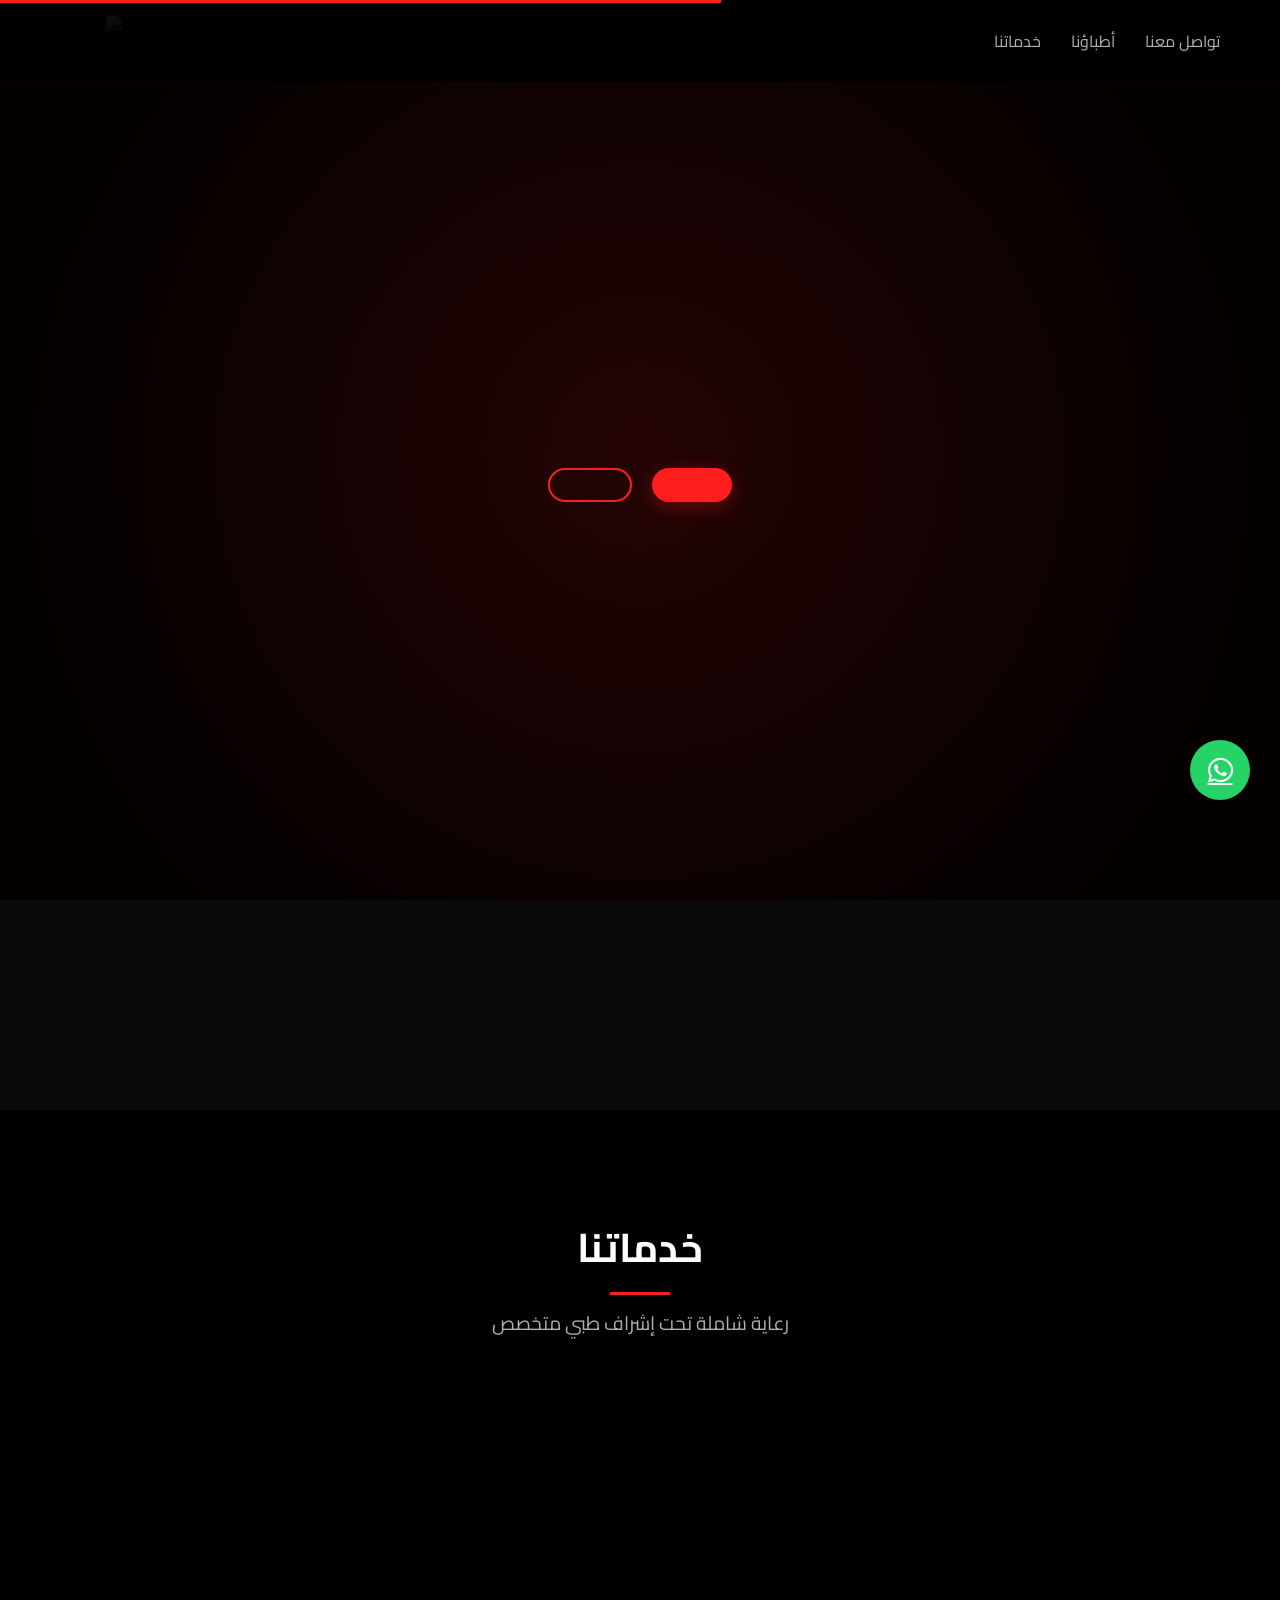
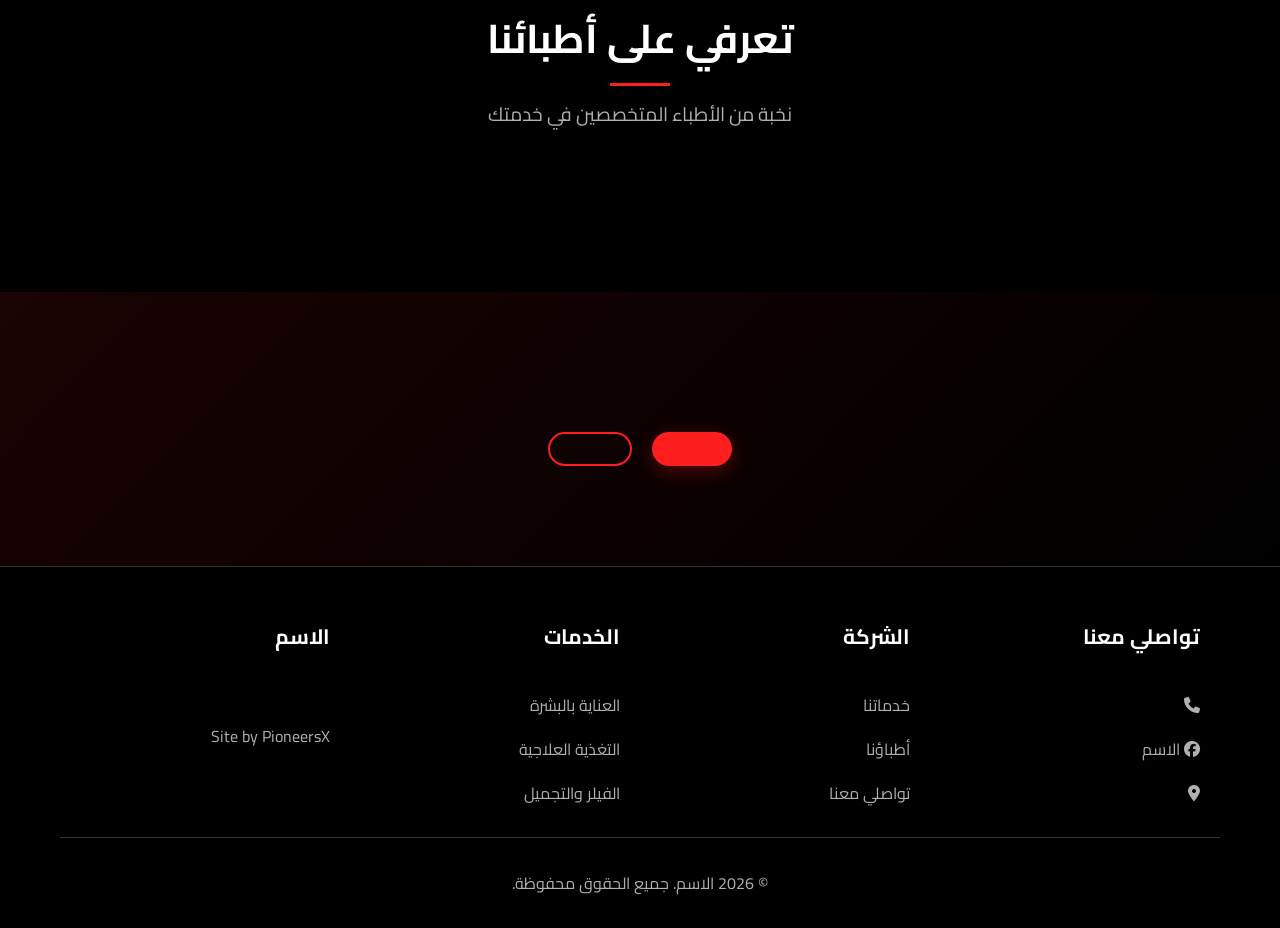
==== commit a89a141a: "Update print statement to reflect goodbye message" ====
--- a/index.html
+++ b/index.html
@@ -3,687 +3,177 @@
 <head>
     <meta charset="UTF-8">
     <meta name="viewport" content="width=device-width, initial-scale=1.0">
-    <meta name="description" id="meta-description" content="شركة رائدة في حلول الذكاء الاصطناعي. نقدم مساعدك الشخصي AssistX مع أكثر من 15 نموذج AI في مكان واحد - ChatGPT، Claude، Perplexity وأكثر">
-    <meta name="keywords" content="ذكاء اصطناعي, ChatGPT, Claude, AI Assistant, مساعد ذكي, السعودية, مصر">
-    <meta name="author" id="meta-author" content="PioneersX">
-    <meta property="og:title" id="og-title" content="PioneersX - مساعدك الشخصي بالذكاء الاصطناعي">
-    <meta property="og:description" id="og-description" content="أكثر من 15 نموذج AI في مكان واحد - وفر 90% من تكلفة الاشتراكات">
-    <meta property="og:type" content="website">
-    <meta property="og:url" id="og-url" content="https://pioneersx.store">
-    <title id="page-title">PioneersX - مساعدك الشخصي بالذكاء الاصطناعي | AssistX</title>
-    <link rel="icon" type="image/svg+xml" id="favicon" href="data:image/svg+xml,%3Csvg xmlns='http://www.w3.org/2000/svg' viewBox='0 0 100 100'%3E%3Cdefs%3E%3Cfilter id='glow'%3E%3CfeGaussianBlur stdDeviation='5' result='coloredBlur'/%3E%3CfeMerge%3E%3CfeMergeNode in='coloredBlur'/%3E%3CfeMergeNode in='SourceGraphic'/%3E%3C/feMerge%3E%3C/filter%3E%3C/defs%3E%3Ctext x='50' y='75' font-family='Arial,sans-serif' font-size='95' font-weight='bold' text-anchor='middle' fill='%23ff1e1e' filter='url(%23glow)'%3EX%3C/text%3E%3C/svg%3E">
-    <link href="https://cdnjs.cloudflare.com/ajax/libs/font-awesome/6.0.0/css/all.min.css" rel="stylesheet">
-    <link href="https://fonts.googleapis.com/css2?family=Cairo:wght@400;600;700&display=swap" rel="stylesheet">
-    <link rel="stylesheet" href="css/style.css">
-    <link rel="stylesheet" href="css/animations.css">
-    <link rel="stylesheet" href="css/responsive.css">
+    <title>Loading...</title>
+    <meta name="description" content="">
+
+    <!-- Favicon -->
+    <link rel="icon" type="image/svg+xml" href="data:image/svg+xml,%3Csvg xmlns='http://www.w3.org/2000/svg' viewBox='0 0 100 100'%3E%3Crect width='100' height='100' rx='20' fill='%231B2A4A'/%3E%3Ctext x='50' y='68' font-family='Georgia,serif' font-size='55' font-style='italic' font-weight='700' text-anchor='middle' fill='%23C9A55C'%3EJ%3C/text%3E%3C/svg%3E">
+
+    <!-- Font Awesome -->
+    <link rel="stylesheet" href="https://cdnjs.cloudflare.com/ajax/libs/font-awesome/6.4.0/css/all.min.css">
+
+    <!-- Google Fonts -->
+    <link rel="preconnect" href="https://fonts.googleapis.com">
+    <link rel="preconnect" href="https://fonts.gstatic.com" crossorigin>
+    <link href="https://fonts.googleapis.com/css2?family=Cairo:wght@300;400;600;700;900&family=Playfair+Display:ital,wght@1,600;1,700&display=swap" rel="stylesheet">
+
+    <!-- Shared PioneersX Engine CSS (layout, animations, responsive — never edit per client) -->
+    <link rel="stylesheet" href="../css/style.css">
+    <link rel="stylesheet" href="../css/animations.css">
+    <link rel="stylesheet" href="../css/responsive.css">
+
+    <!-- Client Theme CSS (colors + section styling — edit per client) -->
+    <link rel="stylesheet" href="client-theme.css">
+
     <style>
-        .nav-container {
-            display: flex;
-            justify-content: space-between;
-            align-items: center;
-            width: 100%;
-        }
-        .nav-links {
-            display: flex;
-            gap: 25px;
-            list-style: none;
-            margin: 0;
-            padding: 0;
-        }
-        .nav-auth-buttons {
-            display: flex;
-            gap: 10px;
-            align-items: center;
-        }
-        .btn-nav-login {
-            padding: 8px 20px;
-            border: 1px solid rgba(255,255,255,0.3);
-            border-radius: 8px;
-            color: #fff;
-            text-decoration: none;
-            font-size: 0.9rem;
-            transition: all 0.3s ease;
-        }
-        .btn-nav-login:hover {
-            border-color: #ff1e1e;
-            color: #ff1e1e;
-        }
-        .btn-nav-signup {
-            padding: 8px 20px;
-            background: #ff1e1e;
-            border-radius: 8px;
-            color: #fff;
-            text-decoration: none;
-            font-size: 0.9rem;
-            font-weight: 600;
-            transition: all 0.3s ease;
-        }
-        .btn-nav-signup:hover {
-            background: #cc0000;
-            transform: translateY(-2px);
-            box-shadow: 0 5px 20px rgba(255,30,30,0.4);
-        }
-        .btn-signup {
-            background: linear-gradient(135deg, #ff1e1e 0%, #ff4444 100%);
-            padding: 15px 30px;
-            border-radius: 10px;
-            color: #fff;
-            text-decoration: none;
-            font-weight: 600;
-            display: inline-flex;
-            align-items: center;
-            gap: 8px;
-            transition: all 0.3s ease;
-        }
-        .btn-signup:hover {
-            transform: translateY(-3px);
-            box-shadow: 0 10px 30px rgba(255,30,30,0.4);
-        }
-        @media (max-width: 992px) {
-            .nav-links {
-                display: none !important;
-            }
-            .nav-links.active {
-                display: flex !important;
-                flex-direction: column;
-            }
-            .mobile-auth-link {
-                display: block !important;
-            }
-        }
-        @media (min-width: 993px) {
-            .mobile-auth-link {
-                display: none !important;
-            }
-        }
+        .logo-img { height: 52px; width: auto; display: block; mix-blend-mode: multiply; }
+        .footer-content { display: grid; grid-template-columns: repeat(4, 1fr); gap: 40px; text-align: right; }
+        .footer-section { display: flex; flex-direction: column; gap: 15px; }
+        .contact-phone { direction: ltr; text-align: right; unicode-bidi: plaintext; }
+        .contact-phone i { margin-left: 10px; margin-right: 0; }
+        @media (max-width: 991px) { .footer-content { grid-template-columns: repeat(2, 1fr); } }
+        @media (max-width: 767px) { .footer-content { grid-template-columns: 1fr; } }
     </style>
 </head>
 <body>
-    <div class="cursor-dot" id="cursorDot"></div>
-    <div class="cursor-outline" id="cursorOutline"></div>
+
+    <!-- Loader -->
     <div class="loader" id="loader">
         <div class="loader-spinner"></div>
     </div>
-    <nav id="navbar">
-        <div class="nav-container">
-            <a href="#" class="logo">Pioneers<span class="x">X</span></a>
+
+    <!-- Navbar -->
+    <nav class="navbar" id="navbar">
+        <div class="nav-container jamela-nav">
+            <div class="logo-container">
+                <a href="index.html" class="logo-img-link">
+                    <img src="assets/logo.png" alt="Jamela" class="logo-img">
+                </a>
+            </div>
             <ul class="nav-links" id="navLinks">
+                <li><a href="#services">خدماتنا</a></li>
+                <li><a href="#doctors">أطباؤنا</a></li>
                 <li><a href="#contact">تواصل معنا</a></li>
-                <li><a href="#team">فريقنا</a></li>
-                <li><a href="#process">كيف نعمل</a></li>
-                <li><a href="#products">منتجاتنا</a></li>
-                <li><a href="#home">الرئيسية</a></li>
             </ul>
-            <div class="nav-auth-buttons">
-                <a href="./dashboard/register.html" class="btn-nav-signup">إنشاء حساب</a>
-                <a href="./dashboard/index.html" class="btn-nav-login">تسجيل الدخول</a>
-            </div>
-            <div class="mobile-menu-toggle" id="mobileMenu">
+            <button class="mobile-menu-toggle" id="mobileMenu">
                 <i class="fas fa-bars"></i>
-            </div>
+            </button>
         </div>
     </nav>
-    <section class="hero" id="home">
-        <div class="hero-content">
-            <h1 class="fade-in">كل نماذج الذكاء الاصطناعي في مكان واحد</h1>
-            <p class="tagline fade-in">AssistX - مساعدك الشخصي الذكي</p>
-            <p class="hero-description fade-in"> وفر 90% من تكلفة اشتراكات AI المتعددة! احصل على ChatGPT، Claude، Perplexity، DeepSeek وأكثر من 15 نموذج ذكاء اصطناعي في اشتراك واحد. مساعدك في الكتابة، البرمجة، التحليل، وإدارة المهام. </p>
-            <div class="hero-buttons fade-in">
-                <a href="./assistx/index.html" class="btn btn-primary">اكتشف AssistX</a>
-                <a href="./dashboard/#/register" class="btn btn-signup"> <i class="fas fa-user-plus"></i> ابدأ مجاناً </a>
-                <a href="#products" class="btn btn-secondary">تصفح المنتجات</a>
-            </div>
-        </div>
-    </section>
-    <section class="stats section">
+
+    <!-- Hero Section -->
+    <section class="hero">
         <div class="container">
-            <div class="stats-grid">
-                <div class="stat-item fade-in">
-                    <div class="stat-number">15+</div>
-                    <div class="stat-label">نموذج ذكاء اصطناعي</div>
-                </div>
-                <div class="stat-item fade-in">
-                    <div class="stat-number">90%</div>
-                    <div class="stat-label">توفير في التكاليف</div>
-                </div>
-                <div class="stat-item fade-in">
-                    <div class="stat-number">24/7</div>
-                    <div class="stat-label">متاح دائماً</div>
-                </div>
-                <div class="stat-item fade-in">
-                    <div class="stat-number">$25</div>
-                    <div class="stat-label">يبدأ من شهرياً</div>
+            <div class="hero-content">
+                <h1 class="fade-in" data-hero-title></h1>
+                <p class="subtitle fade-in" data-hero-subtitle></p>
+                <p class="description fade-in" data-hero-description></p>
+
+                <div class="trust-badges fade-in" id="heroBadges"></div>
+
+                <div class="hero-buttons fade-in">
+                    <button class="btn btn-primary" data-cta="primary"></button>
+                    <button class="btn btn-secondary" data-cta="secondary"></button>
                 </div>
             </div>
         </div>
     </section>
-    <section class="features section" id="features">
+
+    <!-- Stats Section -->
+    <section class="stats section">
+        <div class="container">
+            <div class="stats-grid" id="statsGrid"></div>
+        </div>
+    </section>
+
+    <!-- Services Section -->
+    <section id="services" class="features section">
         <div class="container">
             <div class="section-header">
-                <h2 class="section-title fade-in">لماذا AssistX؟</h2>
-                <p class="section-subtitle fade-in"> كل ما تحتاجه من الذكاء الاصطناعي في مكان واحد بسعر لا يُصدق </p>
+                <h2 class="section-title fade-in">خدماتنا</h2>
+                <p class="section-subtitle fade-in">رعاية شاملة تحت إشراف طبي متخصص</p>
             </div>
-            <div class="medical-grid">
-                <div class="medical-card fade-in">
-                    <i class="fas fa-layer-group medical-icon"></i>
-                    <h3 class="medical-title">15+ نموذج AI</h3>
-                    <p class="medical-description"> ChatGPT-4، Claude، Perplexity، DeepSeek، Gemini وأكثر. اختر النموذج المناسب لكل مهمة. </p>
-                </div>
-                <div class="medical-card fade-in">
-                    <i class="fas fa-wallet medical-icon"></i>
-                    <h3 class="medical-title">وفر 90% من التكاليف</h3>
-                    <p class="medical-description"> بدلاً من دفع $200+ شهرياً لاشتراكات متعددة، احصل على كل شيء بـ $25 فقط. </p>
-                </div>
-                <div class="medical-card fade-in">
-                    <i class="fas fa-pen-fancy medical-icon"></i>
-                    <h3 class="medical-title">مساعد كتابة متقدم</h3>
-                    <p class="medical-description"> اكتب مقالات، إيميلات، تقارير، ومحتوى إبداعي بجودة احترافية في دقائق. </p>
-                </div>
-                <div class="medical-card fade-in">
-                    <i class="fas fa-code medical-icon"></i>
-                    <h3 class="medical-title">مساعد برمجة ذكي</h3>
-                    <p class="medical-description"> اكتب كود، صحح أخطاء، وتعلم البرمجة مع أفضل نماذج AI للمطورين. </p>
-                </div>
-                <div class="medical-card fade-in">
-                    <i class="fas fa-search medical-icon"></i>
-                    <h3 class="medical-title">بحث ذكي متقدم</h3>
-                    <p class="medical-description"> ابحث في الإنترنت واحصل على إجابات دقيقة مع مصادر موثوقة عبر Perplexity. </p>
-                </div>
-                <div class="medical-card fade-in">
-                    <i class="fas fa-tasks medical-icon"></i>
-                    <h3 class="medical-title">إدارة المهام</h3>
-                    <p class="medical-description"> نظم يومك، أدر مشاريعك، وتابع إنجازاتك مع مساعدك الشخصي الذكي. </p>
-                </div>
-            </div>
+            <div class="features-grid" id="servicesGrid"></div>
         </div>
     </section>
-    <section class="services section" id="services">
+
+    <!-- Doctors Section -->
+    <section id="doctors" class="pricing section">
         <div class="container">
             <div class="section-header">
-                <h2 class="section-title fade-in">خدماتنا الشاملة</h2>
-                <p class="section-subtitle fade-in"> نقدم مجموعة متكاملة من حلول الذكاء الاصطناعي للقطاعات المختلفة </p>
+                <h2 class="section-title fade-in">تعرفي على أطبائنا</h2>
+                <p class="section-subtitle fade-in">نخبة من الأطباء المتخصصين في خدمتك</p>
             </div>
-            <div class="services-grid">
-                <div class="service-card fade-in">
-                    <span class="service-number">01</span> <i class="fas fa-robot service-icon"></i>
-                    <h3 class="service-title">وكلاء الذكاء الاصطناعي المخصصون</h3>
-                    <p class="service-description"> وكلاء ذكاء اصطناعي متطورون مصممون خصيصاً لأعمالك </p>
-                    <ul class="service-features">
-                        <li>دعم عملاء على مدار الساعة</li>
-                        <li>معالجة استفسارات معقدة</li>
-                        <li>تعلم مستمر من التفاعلات</li>
-                        <li>دمج مع أنظمتك الحالية</li>
-                    </ul>
-                </div>
-                <div class="service-card fade-in">
-                    <span class="service-number">02</span> <i class="fas fa-cogs service-icon"></i>
-                    <h3 class="service-title">أتمتة العمليات التجارية</h3>
-                    <p class="service-description"> تحويل العمليات اليدوية إلى أنظمة ذكية مؤتمتة </p>
-                    <ul class="service-features">
-                        <li>تقليل الأخطاء بنسبة 95%</li>
-                        <li>توفير 80% من الوقت</li>
-                        <li>تحسين الكفاءة التشغيلية</li>
-                        <li>مراقبة الأداء المستمرة</li>
-                    </ul>
-                </div>
-                <div class="service-card fade-in">
-                    <span class="service-number">03</span> <i class="fas fa-brain service-icon"></i>
-                    <h3 class="service-title">استشارات الذكاء الاصطناعي</h3>
-                    <p class="service-description"> خدمات استشارية متخصصة لدمج AI في استراتيجيتك </p>
-                    <ul class="service-features">
-                        <li>تحليل احتياجات العمل</li>
-                        <li>وضع خطة تحول رقمي</li>
-                        <li>تدريب الفرق</li>
-                        <li>متابعة وتقييم النتائج</li>
-                    </ul>
-                </div>
-                <div class="service-card fade-in">
-                    <span class="service-number">04</span> <i class="fas fa-chart-bar service-icon"></i>
-                    <h3 class="service-title">ذكاء الأعمال المتقدم</h3>
-                    <p class="service-description"> تحليل البيانات واستخراج رؤى قابلة للتنفيذ </p>
-                    <ul class="service-features">
-                        <li>لوحات تحكم تفاعلية</li>
-                        <li>تنبؤات دقيقة</li>
-                        <li>تحليل الاتجاهات</li>
-                        <li>تقارير مخصصة</li>
-                    </ul>
-                </div>
-                <div class="service-card fade-in">
-                    <span class="service-number">05</span> <i class="fas fa-shield-alt service-icon"></i>
-                    <h3 class="service-title">الأمان والحماية الذكية</h3>
-                    <p class="service-description"> حلول أمان متقدمة تستخدم الذكاء الاصطناعي </p>
-                    <ul class="service-features">
-                        <li>كشف التهديدات السيبرانية</li>
-                        <li>حماية البيانات الحساسة</li>
-                        <li>مراقبة الأنظمة المستمرة</li>
-                        <li>استجابة سريعة للحوادث</li>
-                    </ul>
-                </div>
-                <div class="service-card fade-in">
-                    <span class="service-number">06</span> <i class="fas fa-mobile-alt service-icon"></i>
-                    <h3 class="service-title">تطبيقات ذكية مخصصة</h3>
-                    <p class="service-description"> تطوير تطبيقات محمولة ووب بميزات ذكاء اصطناعي </p>
-                    <ul class="service-features">
-                        <li>واجهات مستخدم ذكية</li>
-                        <li>تجربة مخصصة</li>
-                        <li>تكامل مع أنظمة API</li>
-                        <li>دعم متعدد المنصات</li>
-                    </ul>
-                </div>
-            </div>
+            <div class="pricing-grid" id="doctorsGrid"></div>
         </div>
     </section>
-    <section class="products section" id="products">
-        <div class="container">
-            <div class="section-header">
-                <h2 class="section-title fade-in">منتجاتنا</h2>
-                <p class="section-subtitle fade-in"> حلول ذكية جاهزة للاستخدام تحول أعمالك رقمياً </p>
-            </div>
-            <div class="products-grid">
-                <div class="product-card assistx-card fade-in">
-                    <div class="product-badge">منتجنا الرئيسي</div>
-                    <div class="product-icon"> <i class="fas fa-headset"></i> </div>
-                    <h3 class="product-name">Assist<span class="x-glow">X</span></h3>
-                    <p class="product-tagline">مساعدك الشخصي بالذكاء الاصطناعي</p>
-                    <p class="product-description"> مساعد شخصي متكامل يجمع أقوى نماذج الذكاء الاصطناعي في مكان واحد. ChatGPT، Claude، Perplexity، DeepSeek وأكثر من 15 نموذج AI. </p>
-                    <ul class="product-features">
-                        <li><i class="fas fa-check"></i> 15+ نموذج ذكاء اصطناعي</li>
-                        <li><i class="fas fa-check"></i> توفير 90% من تكلفة الاشتراكات</li>
-                        <li><i class="fas fa-check"></i> إدارة المهام والبريد الإلكتروني</li>
-                        <li><i class="fas fa-check"></i> مساعد كتابة وبرمجة متقدم</li>
-                    </ul>
-                    <div class="product-price"> <span class="price-from">يبدأ من</span> <span class="price-amount">25</span> <span class="price-currency">$/شهر</span> </div>
-                    <div class="product-buttons"> <a href="./assistx/index.html" class="btn btn-primary"> <i class="fas fa-arrow-left"></i> اكتشف AssistX </a> <a href="./dashboard/#/register" class="btn btn-secondary"> <i class="fas fa-user-plus"></i> سجل الآن </a> </div>
-                </div>
-                <div class="product-card analyticsx-card fade-in">
-                    <div class="product-badge">متاح الآن</div>
-                    <div class="product-icon"> <i class="fas fa-chart-line"></i> </div>
-                    <h3 class="product-name">Analytics<span class="x-glow">X</span></h3>
-                    <p class="product-tagline">تحليلات ذكية للأعمال</p>
-                    <p class="product-description"> منصة تحليلات متقدمة بالذكاء الاصطناعي لتحليل بيانات أعمالك وتقديم توصيات ذكية لتحسين الأداء والمبيعات. </p>
-                    <ul class="product-features">
-                        <li><i class="fas fa-check"></i> لوحات تحكم تفاعلية</li>
-                        <li><i class="fas fa-check"></i> تقارير مخصصة بالذكاء الاصطناعي</li>
-                        <li><i class="fas fa-check"></i> تنبؤات وتحليلات متقدمة</li>
-                        <li><i class="fas fa-check"></i> ربط مع منصاتك الحالية</li>
-                    </ul>
-                    <div class="product-price"> <span class="price-from">يبدأ من</span> <span class="price-amount">149</span> <span class="price-currency">$/شهر</span> </div>
-                    <div class="product-buttons"> <a href="./analyticsx/index.html" class="btn btn-primary"> <i class="fas fa-arrow-left"></i> اكتشف AnalyticsX </a> <a href="./dashboard/#/register" class="btn btn-secondary"> <i class="fas fa-user-plus"></i> سجل الآن </a> </div>
-                </div>
-                <div class="product-card coming-soon-card fade-in">
-                    <div class="product-badge coming-soon">قريباً</div>
-                    <div class="product-icon"> <i class="fas fa-hospital-user"></i> </div>
-                    <h3 class="product-name">Clini<span class="x-glow">X</span></h3>
-                    <p class="product-tagline">النظام الذكي لإدارة العيادات</p>
-                    <p class="product-description"> نظام متكامل لإدارة العيادات الطبية بذكاء اصطناعي. حجوزات تلقائية، تذكيرات ذكية، فوترة فورية. </p>
-                    <div class="coming-soon-text"> <i class="fas fa-clock"></i>
-                        <p>قريباً في 2025</p>
-                    </div>
-                </div>
-            </div>
-        </div>
-    </section>
-    <section class="team section" id="team">
-        <div class="container">
-            <div class="section-header">
-                <h2 class="section-title fade-in">فريق الخبراء</h2>
-                <p class="section-subtitle fade-in"> فريق متخصص من خبراء الذكاء الاصطناعي والتقنية </p>
-            </div>
-            <div class="team-grid">
-                <div class="team-card fade-in">
-                    <div class="team-avatar">د.ي</div>
-                    <h3 class="team-name">د. يوسف علاء محمدين</h3>
-                    <p class="team-role">الرئيس التنفيذي</p>
-                    <p class="team-bio"> خبير في الذكاء الاصطناعي وتطبيقاته العملية. يقود رؤية الشركة في تقديم حلول AI مبتكرة وبأسعار منافسة. </p>
-                </div>
-                <div class="team-card fade-in">
-                    <div class="team-avatar">م.أ</div>
-                    <h3 class="team-name">م. أحمد السعيد</h3>
-                    <p class="team-role">مدير التطوير التقني</p>
-                    <p class="team-bio"> مهندس برمجيات متخصص في الذكاء الاصطناعي مع خبرة +10 سنوات في تطوير حلول تقنية مبتكرة. </p>
-                </div>
-                <div class="team-card fade-in">
-                    <div class="team-avatar">د.م</div>
-                    <h3 class="team-name">د. مريم الزهراني</h3>
-                    <p class="team-role">خبيرة علوم البيانات</p>
-                    <p class="team-bio"> دكتوراه في علوم البيانات، متخصصة في التحليلات المتقدمة وتطوير نماذج ذكاء اصطناعي دقيقة. </p>
-                </div>
-                <div class="team-card fade-in">
-                    <div class="team-avatar">م.ع</div>
-                    <h3 class="team-name">م. عبدالله النوري</h3>
-                    <p class="team-role">أخصائي الأمان السيبراني</p>
-                    <p class="team-bio"> خبير في أمان المعلومات والبيانات، يضمن أعلى معايير الحماية والخصوصية في جميع منتجاتنا. </p>
-                </div>
-            </div>
-        </div>
-    </section>
-    <section class="process section" id="process">
-        <div class="container">
-            <div class="section-header">
-                <h2 class="section-title fade-in">منهجيتنا في العمل</h2>
-                <p class="section-subtitle fade-in"> نتبع منهجية مدروسة لضمان تحقيق أفضل النتائج لعملائنا </p>
-            </div>
-            <div class="process-steps">
-                <div class="process-step fade-in">
-                    <div class="process-icon-wrapper"> <i class="fas fa-search process-icon"></i> </div>
-                    <h3 class="process-title">التحليل والتقييم</h3>
-                    <ul class="process-items">
-                        <li>دراسة شاملة للعمليات الحالية</li>
-                        <li>تحديد فرص التحسين والأتمتة</li>
-                        <li>تقييم البنية التحتية التقنية</li>
-                        <li>تحليل متطلبات الأمان والخصوصية</li>
-                        <li>وضع خطة مبدئية للتحول</li>
-                    </ul>
-                </div>
-                <div class="process-step fade-in">
-                    <div class="process-icon-wrapper"> <i class="fas fa-lightbulb process-icon"></i> </div>
-                    <h3 class="process-title">التصميم والابتكار</h3>
-                    <ul class="process-items">
-                        <li>تصميم حلول مخصصة لاحتياجاتك</li>
-                        <li>اختيار أفضل التقنيات المناسبة</li>
-                        <li>إنشاء نماذج أولية تفاعلية</li>
-                        <li>وضع خطة التنفيذ التفصيلية</li>
-                        <li>تحديد مؤشرات الأداء والنجاح</li>
-                    </ul>
-                </div>
-                <div class="process-step fade-in">
-                    <div class="process-icon-wrapper"> <i class="fas fa-code process-icon"></i> </div>
-                    <h3 class="process-title">التطوير والتنفيذ</h3>
-                    <ul class="process-items">
-                        <li>برمجة الحلول بأعلى معايير الجودة</li>
-                        <li>تدريب النماذج على بياناتك</li>
-                        <li>اختبارات شاملة للأداء والأمان</li>
-                        <li>تكامل مع الأنظمة الموجودة</li>
-                        <li>تدريب المستخدمين النهائيين</li>
-                    </ul>
-                </div>
-                <div class="process-step fade-in">
-                    <div class="process-icon-wrapper"> <i class="fas fa-chart-line process-icon"></i> </div>
-                    <h3 class="process-title">المتابعة والتطوير</h3>
-                    <ul class="process-items">
-                        <li>مراقبة الأداء المستمرة</li>
-                        <li>تحليل البيانات والنتائج</li>
-                        <li>تحسين النماذج والخوارزميات</li>
-                        <li>دعم فني متواصل 24/7</li>
-                        <li>تطوير ميزات جديدة</li>
-                    </ul>
-                </div>
-            </div>
-        </div>
-    </section>
-    <section class="case-studies section" id="case-studies">
-        <div class="container">
-            <div class="section-header">
-                <h2 class="section-title fade-in">قصص نجاح حقيقية</h2>
-                <p class="section-subtitle fade-in"> اكتشف كيف ساعدنا عملاءنا في تحقيق نتائج استثنائية </p>
-            </div>
-            <div class="case-study fade-in">
-                <div class="case-study-header">
-                    <div class="case-study-icon"> <i class="fas fa-hospital"></i> </div>
-                    <div>
-                        <h3 class="case-study-title">تحديث مجمع عيادات الرياض الطبي</h3>
-                        <p class="case-study-client">مجمع طبي - 15 عيادة متخصصة</p>
-                    </div>
-                </div>
-                <p class="case-study-content"> قمنا بتطوير نظام شامل لإدارة المواعيد والسجلات الطبية مع مساعد ذكي للمرضى. النظام يدعم 15 تخصص طبي مختلف ويخدم أكثر من 1000 مريض يومياً. </p>
-                <div class="case-study-results">
-                    <div class="result-item">
-                        <div class="result-number">90%</div>
-                        <div class="result-label">تحسن في كفاءة الحجوزات</div>
-                    </div>
-                    <div class="result-item">
-                        <div class="result-number">75%</div>
-                        <div class="result-label">تقليل أوقات الانتظار</div>
-                    </div>
-                    <div class="result-item">
-                        <div class="result-number">95%</div>
-                        <div class="result-label">رضا المرضى</div>
-                    </div>
-                    <div class="result-item">
-                        <div class="result-number">50%</div>
-                        <div class="result-label">توفير في التكاليف التشغيلية</div>
-                    </div>
-                </div>
-            </div>
-            <div class="case-study fade-in">
-                <div class="case-study-header">
-                    <div class="case-study-icon"> <i class="fas fa-building"></i> </div>
-                    <div>
-                        <h3 class="case-study-title">أتمتة شركة الخليج التجارية</h3>
-                        <p class="case-study-client">شركة تجارية - 200 موظف</p>
-                    </div>
-                </div>
-                <p class="case-study-content"> تطوير نظام ذكي لإدارة المخزون والمبيعات مع تنبؤات دقيقة للطلب وأتمتة عمليات الشراء والتوريد. النظام يدير أكثر من 10,000 منتج مختلف. </p>
-                <div class="case-study-results">
-                    <div class="result-item">
-                        <div class="result-number">85%</div>
-                        <div class="result-label">تحسن في إدارة المخزون</div>
-                    </div>
-                    <div class="result-item">
-                        <div class="result-number">60%</div>
-                        <div class="result-label">تقليل التكاليف التشغيلية</div>
-                    </div>
-                    <div class="result-item">
-                        <div class="result-number">40%</div>
-                        <div class="result-label">زيادة في الأرباح</div>
-                    </div>
-                    <div class="result-item">
-                        <div class="result-number">98%</div>
-                        <div class="result-label">دقة التنبؤات</div>
-                    </div>
-                </div>
-            </div>
-        </div>
-    </section>
-    <section class="clients section" id="clients">
-        <div class="container">
-            <div class="section-header">
-                <h2 class="section-title fade-in">شركاؤنا في النجاح</h2>
-                <p class="section-subtitle fade-in">نفخر بثقة أكبر المؤسسات في منطقة الخليج</p>
-            </div>
-            <div class="clients-grid">
-                <div class="client-logo fade-in"> <i class="fas fa-hospital-alt"></i> </div>
-                <div class="client-logo fade-in"> <i class="fas fa-clinic-medical"></i> </div>
-                <div class="client-logo fade-in"> <i class="fas fa-university"></i> </div>
-                <div class="client-logo fade-in"> <i class="fas fa-building"></i> </div>
-                <div class="client-logo fade-in"> <i class="fas fa-industry"></i> </div>
-                <div class="client-logo fade-in"> <i class="fas fa-shopping-cart"></i> </div>
-                <div class="client-logo fade-in"> <i class="fas fa-hotel"></i> </div>
-                <div class="client-logo fade-in"> <i class="fas fa-car"></i> </div>
-                <div class="client-logo fade-in"> <i class="fas fa-plane"></i> </div>
-                <div class="client-logo fade-in"> <i class="fas fa-store"></i> </div>
-                <div class="client-logo fade-in"> <i class="fas fa-graduation-cap"></i> </div>
-                <div class="client-logo fade-in"> <i class="fas fa-heartbeat"></i> </div>
-            </div>
-        </div>
-    </section>
-    <section class="testimonials section" id="testimonials">
-        <div class="container">
-            <div class="section-header">
-                <h2 class="section-title fade-in">شهادات العملاء</h2>
-                <p class="section-subtitle fade-in">ماذا يقول شركاؤنا عن تجربتهم معنا</p>
-            </div>
-            <div class="testimonials-grid">
-                <div class="testimonial fade-in">
-                    <p class="testimonial-text"> "منذ أن طبقنا حلول PioneerX، تحسنت كفاءة عياداتنا بشكل مذهل. النظام الذكي وفر علينا ساعات عمل يومياً وحسن من تجربة مرضانا بشكل كبير." </p>
-                    <div class="testimonial-author">
-                        <div class="author-avatar">م.ر</div>
-                        <div class="author-info">
-                            <h4>مجمع الرياض الطبي</h4>
-                            <p>مجمع طبي متخصص - الرياض</p>
-                        </div>
-                    </div>
-                </div>
-                <div class="testimonial fade-in">
-                    <p class="testimonial-text"> "الذكاء الاصطناعي الذي طوروه لنا غير مفهومنا عن إدارة الأعمال تماماً. الآن نتخذ قرارات مبنية على بيانات دقيقة وتنبؤات موثوقة." </p>
-                    <div class="testimonial-author">
-                        <div class="author-avatar">ش.خ</div>
-                        <div class="author-info">
-                            <h4>شركة الخليج التجارية</h4>
-                            <p>شركة تجارية - الدمام</p>
-                        </div>
-                    </div>
-                </div>
-                <div class="testimonial fade-in">
-                    <p class="testimonial-text"> "فريق محترف ومتفهم لاحتياجات القطاع الطبي. الحلول التي قدموها عملية ومبتكرة، وجعلت عملنا أكثر سهولة ودقة." </p>
-                    <div class="testimonial-author">
-                        <div class="author-avatar">م.ف</div>
-                        <div class="author-info">
-                            <h4>مستشفى الملك فهد</h4>
-                            <p>مستشفى حكومي - جدة</p>
-                        </div>
-                    </div>
-                </div>
-            </div>
-        </div>
-    </section>
+
+    <!-- Final CTA -->
     <section class="cta section">
         <div class="container">
-            <h2 class="fade-in">ابدأ رحلة التحول الرقمي اليوم</h2>
-            <p class="fade-in">تواصل معنا الآن واكتشف كيف يمكن للذكاء الاصطناعي أن يحول أعمالك</p>
+            <h2 class="fade-in" data-cta-title></h2>
+            <p class="fade-in" data-cta-subtitle></p>
             <div class="hero-buttons fade-in">
-                <a href="#contact" class="btn btn-primary">احجز استشارة مجانية</a>
-                <a id="cta-whatsapp" href="https://wa.me/9665477705498" class="btn btn-whatsapp" target="_blank"> <i class="fab fa-whatsapp"></i> تواصل عبر واتساب </a>
-            </div>
-        </div>
-    </section>
-    <section class="contact section" id="contact">
-        <div class="container">
-            <div class="section-header">
-                <h2 class="section-title fade-in">تواصل معنا</h2>
-                <p class="section-subtitle fade-in"> نحن هنا لمساعدتك في رحلة التحول الرقمي الذكي </p>
-            </div>
-            <div class="contact-container">
-                <div class="contact-info fade-in">
-                    <h3>معلومات التواصل</h3>
-                    <div class="contact-item">
-                        <div class="contact-icon"> <i class="fas fa-phone"></i> </div>
-                        <div class="contact-details">
-                            <h4>الهاتف</h4>
-                            <p dir="ltr" data-brand="brand-phone">+966 54 770 5498</p>
-                        </div>
-                    </div>
-                    <div class="contact-item">
-                        <div class="contact-icon"> <i class="fas fa-envelope"></i> </div>
-                        <div class="contact-details">
-                            <h4>البريد الإلكتروني</h4>
-                            <p dir="ltr"><a id="contact-email" data-email-link href="mailto:info@pioneersx.store">info@pioneersx.store</a></p>
-                        </div>
-                    </div>
-                    <div class="contact-item">
-                        <div class="contact-icon"> <i class="fab fa-whatsapp"></i> </div>
-                        <div class="contact-details">
-                            <h4>واتساب</h4>
-                            <p dir="ltr" data-brand="brand-phone">+966 54 770 5498</p>
-                        </div>
-                    </div>
-                    <div class="contact-item">
-                        <div class="contact-icon"> <i class="fas fa-map-marker-alt"></i> </div>
-                        <div class="contact-details">
-                            <h4>العنوان</h4>
-                            <p data-brand="brand-city">الرياض، المملكة العربية السعودية</p>
-                        </div>
-                    </div>
-                    <div class="contact-item">
-                        <div class="contact-icon"> <i class="fas fa-clock"></i> </div>
-                        <div class="contact-details">
-                            <h4>ساعات العمل</h4>
-                            <p>الأحد - الخميس: 9:00 - 18:00</p>
-                        </div>
-                    </div>
-                </div>
-                <form class="contact-form fade-in" id="contactForm">
-                    <h3 style="margin-bottom: 30px; color: var(--text-white);">أرسل لنا رسالة</h3>
-                    <div class="form-group"> <label for="name">الاسم الكامل *</label> <input type="text" id="name" name="name" required> </div>
-                    <div class="form-group"> <label for="email">البريد الإلكتروني *</label> <input type="email" id="email" name="email" required> </div>
-                    <div class="form-group"> <label for="phone">رقم الهاتف *</label> <input type="tel" id="phone" name="phone" required> </div>
-                    <div class="form-group"> <label for="company">اسم الشركة (اختياري)</label> <input type="text" id="company" name="company"> </div>
-                    <div class="form-group"> <label for="service">المنتج المطلوب</label> <select id="service" name="service" style="width: 100%; padding: 15px; background: var(--darker-bg); border: 1px solid var(--border-color); border-radius: 8px; color: var(--text-white); font-size: 1rem;"> <option value="">اختر المنتج</option> <option value="assistx">AssistX - المساعد الذكي</option> <option value="analyticsx">AnalyticsX - التحليلات</option> <option value="consultation">استشارات ذكاء اصطناعي</option> <option value="custom">حلول مخصصة</option> <option value="other">أخرى</option> </select> </div>
-                    <div class="form-group"> <label for="message">رسالتك *</label> <textarea id="message" name="message" required placeholder="أخبرنا عن مشروعك واحتياجاتك..."></textarea> </div>
-                    <button type="submit" class="btn btn-primary" style="width: 100%;">إرسال الرسالة</button>
-                </form>
+                <button class="btn btn-primary" data-final-cta="primary"></button>
+                <button class="btn btn-secondary" data-final-cta="secondary"></button>
             </div>
         </div>
     </section>
 
-    <a id="whatsapp-float" href="https://wa.me/9665477705498" class="whatsapp-float" target="_blank" title="تواصل معنا عبر واتساب"> <i class="fab fa-whatsapp"></i> </a>
+    <!-- Footer -->
+    <footer class="footer" id="contact">
+        <div class="container">
+            <div class="footer-content">
+                <div class="footer-section">
+                    <h3>تواصلي معنا</h3>
+                    <p class="contact-phone"><i class="fas fa-phone"></i><span dir="ltr" data-phone></span></p>
+                    <p><i class="fab fa-facebook"></i> <a href="#" target="_blank" data-facebook-link data-brand-name-arabic>الاسم</a></p>
+                    <p><i class="fas fa-map-marker-alt"></i> <span data-address></span></p>
+                </div>
 
-    <footer>
-        <div class="footer-content">
-            <div class="footer-section">
-                <h3>عن <span data-brand="brand-name">PioneersX</span></h3>
-                <p> الشركة الرائدة في حلول الذكاء الاصطناعي. نقدم أدوات AI متقدمة تساعدك على الإنتاجية والكفاءة بأسعار لا تُقارن. </p>
-                <div class="social-links">
-                    <a data-brand="social-twitter" href="https://x.com/pioneersxai" target="_blank" aria-label="تويتر"><i class="fab fa-twitter"></i></a>
-                    <a data-brand="social-linkedin" href="https://www.linkedin.com/company/pioneersx" target="_blank" aria-label="لينكدين"><i class="fab fa-linkedin"></i></a>
-                    <a data-brand="social-instagram" href="https://www.instagram.com/pioneersxai/" target="_blank" aria-label="إنستغرام"><i class="fab fa-instagram"></i></a>
-                    <a data-brand="social-youtube" href="https://www.youtube.com/@pioneersxai" target="_blank" aria-label="يوتيوب"><i class="fab fa-youtube"></i></a>
-                    <a data-brand="social-tiktok" href="https://www.tiktok.com/@pioneersxai" target="_blank" aria-label="تيك توك"><i class="fab fa-tiktok"></i></a>
+                <div class="footer-section">
+                    <h3>الشركة</h3>
+                    <a href="#services">خدماتنا</a>
+                    <a href="#doctors">أطباؤنا</a>
+                    <a href="#contact">تواصلي معنا</a>
+                </div>
+
+                <div class="footer-section">
+                    <h3>الخدمات</h3>
+                    <a href="#services">العناية بالبشرة</a>
+                    <a href="#services">التغذية العلاجية</a>
+                    <a href="#services">الفيلر والتجميل</a>
+                </div>
+
+                <div class="footer-section">
+                    <h3 data-brand-name-arabic>الاسم</h3>
+                    <p data-brand-tagline></p>
+                    <p style="margin-top: 1rem;">Site by PioneersX</p>
                 </div>
             </div>
-            <div class="footer-section">
-                <h3>منتجاتنا</h3>
-                <ul>
-                    <li><a href="./assistx/index.html">AssistX - المساعد الذكي</a></li>
-                    <li><a href="./analyticsx/index.html">AnalyticsX - التحليلات</a></li>
-                    <li><a href="#products">CliniX - قريباً</a></li>
-                </ul>
+
+            <div class="footer-bottom">
+                <p>&copy; 2026 <span data-brand-name-arabic>الاسم</span>. جميع الحقوق محفوظة.</p>
             </div>
-            <div class="footer-section">
-                <h3>روابط سريعة</h3>
-                <ul>
-                    <li><a href="#home">الرئيسية</a></li>
-                    <li><a href="#products">منتجاتنا</a></li>
-                    <li><a href="#features">المميزات</a></li>
-                    <li><a href="#team">فريقنا</a></li>
-                    <li><a href="./dashboard/">تسجيل الدخول</a></li>
-                    <li><a href="./dashboard/#/register">إنشاء حساب</a></li>
-                </ul>
-            </div>
-            <div class="footer-section">
-                <h3>تواصل معنا</h3>
-                <p><i class="fas fa-envelope"></i> <a data-email-link href="mailto:info@pioneersx.store" data-brand="brand-email">info@pioneersx.store</a></p>
-                <p><i class="fas fa-phone"></i> <span dir="ltr" data-brand="brand-phone">+966 54 770 5498</span></p>
-                <p><i class="fab fa-whatsapp"></i> <span dir="ltr" data-brand="brand-phone">+966 54 770 5498</span></p>
-                <p><i class="fas fa-map-marker-alt"></i> <span data-brand="brand-city">الرياض، المملكة العربية السعودية</span></p>
-            </div>
-        </div>
-        <div class="footer-bottom">
-            <p>&copy; 2026 <span data-brand="brand-name">PioneersX</span>. جميع الحقوق محفوظة.</p>
         </div>
     </footer>
 
-    <div class="scroll-top" id="scrollTop"> <i class="fas fa-arrow-up"></i> </div>
+    <!-- WhatsApp Float -->
+    <a href="#" target="_blank" class="whatsapp-float" data-whatsapp-link>
+        <i class="fab fa-whatsapp"></i>
+    </a>
 
-    <script src="config.js"></script>
-    <script>
-        // Wire dynamic elements that need JS (not just data-brand text)
-        document.addEventListener('DOMContentLoaded', function() {
-            if (typeof BRAND === 'undefined') return;
+    <!-- Scroll to Top -->
+    <button class="scroll-top" id="scrollTop">
+        <i class="fas fa-arrow-up"></i>
+    </button>
 
-            // Meta tags
-            document.getElementById('meta-description').content   = BRAND.description;
-            document.getElementById('meta-author').content        = BRAND.name;
-            document.getElementById('og-title').content           = BRAND.name + ' - ' + BRAND.tagline;
-            document.getElementById('og-description').content     = BRAND.description;
-            document.getElementById('og-url').content             = BRAND.domain;
-            document.getElementById('page-title').textContent     = BRAND.name + ' - ' + BRAND.tagline;
+    <!-- Shared PioneersX JS (engine — never edit per client) -->
+    <script src="../js/animations.js"></script>
+    <script src="../js/main.js"></script>
 
-            // Favicon
-            document.getElementById('favicon').href = `data:image/svg+xml,%3Csvg xmlns='http://www.w3.org/2000/svg' viewBox='0 0 100 100'%3E%3Ctext x='50' y='75' font-family='Arial,sans-serif' font-size='95' font-weight='bold' text-anchor='middle' fill='${BRAND.faviconColor}'%3E${BRAND.logoLetter}%3C/text%3E%3C/svg%3E`;
+    <!-- Client Config (edit per client — this is the ONLY file that changes) -->
+    <script src="client-config.js"></script>
 
-            // WhatsApp links
-            const waUrl = 'https://wa.me/' + BRAND.whatsapp;
-            document.getElementById('cta-whatsapp').href    = waUrl;
-            document.getElementById('whatsapp-float').href  = waUrl;
-
-            // Contact email display text
-            document.getElementById('contact-email').textContent = BRAND.email;
-        });
-    </script>
-    <script src="js/main.js"></script>
-    <script src="js/animations.js"></script>
-    <script src="js/cursor.js"></script>
 </body>
 </html>
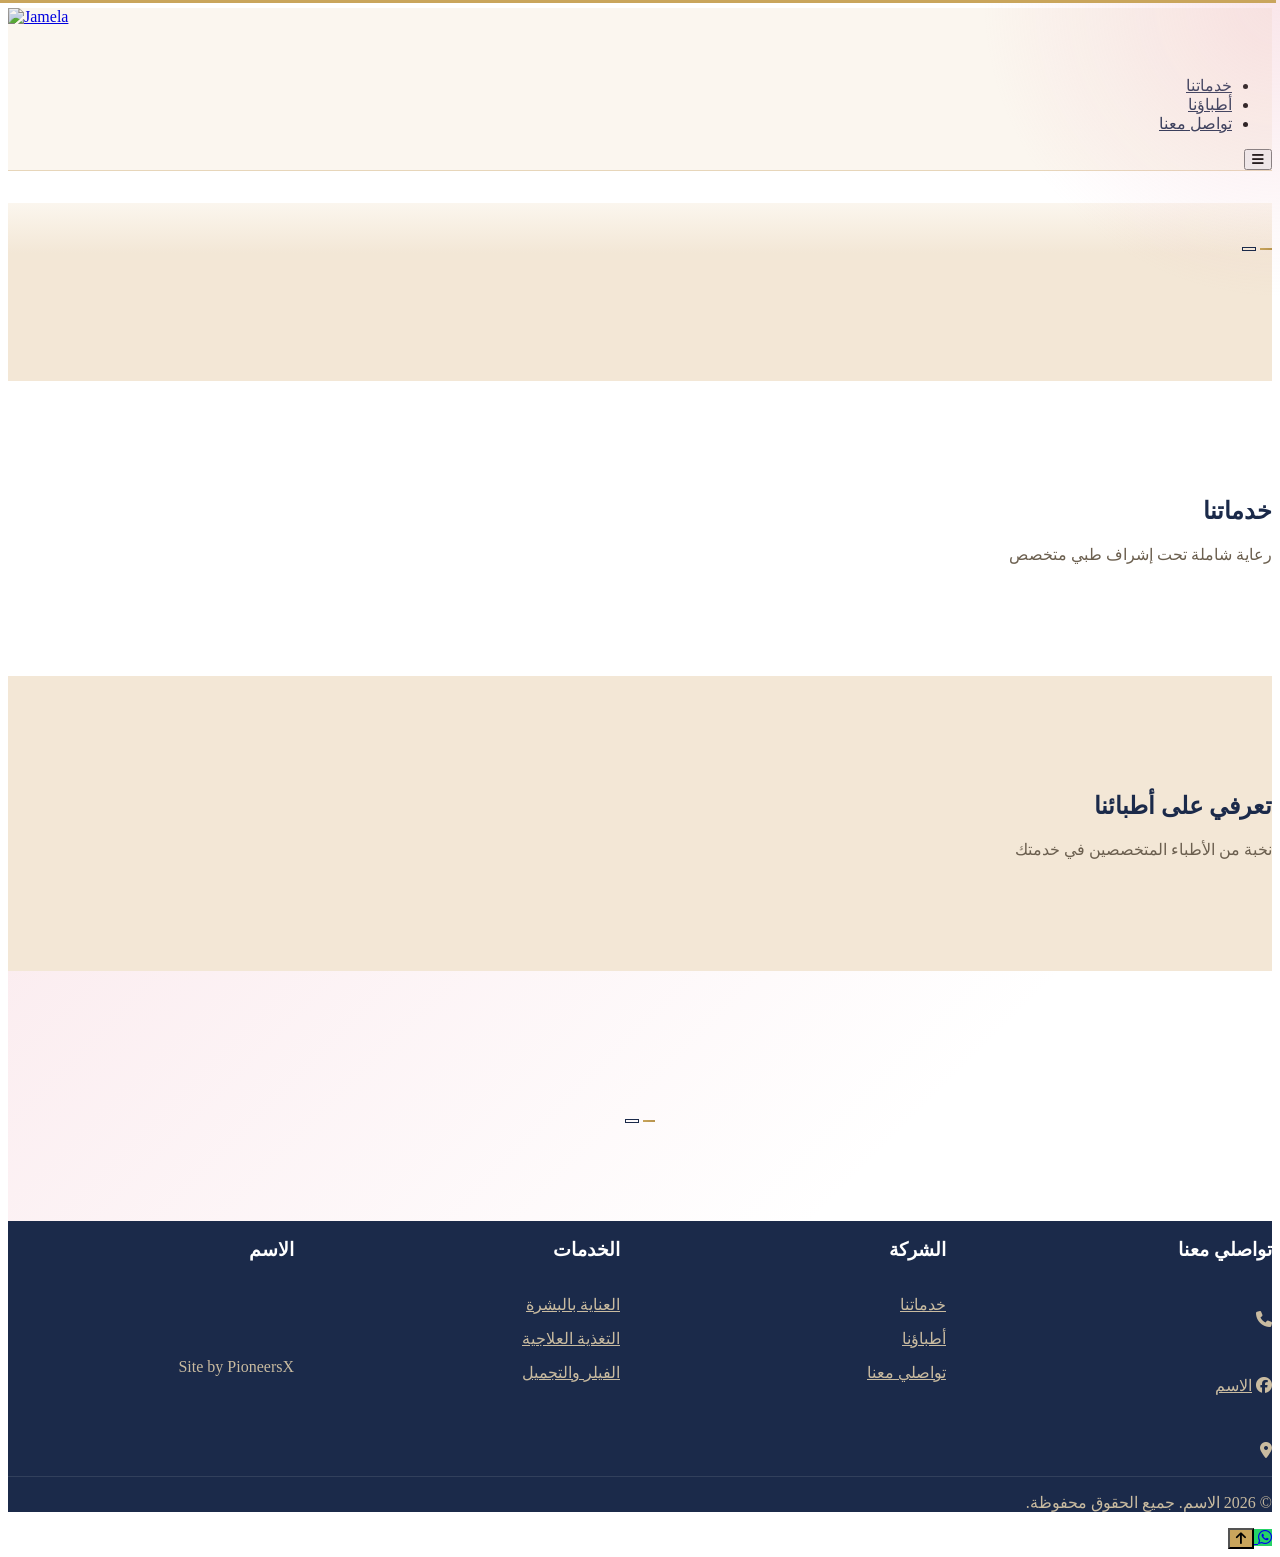
==== commit 13bb5172: "Update index.html" ====
--- a/index.html
+++ b/index.html
@@ -18,9 +18,9 @@
     <link href="https://fonts.googleapis.com/css2?family=Cairo:wght@300;400;600;700;900&family=Playfair+Display:ital,wght@1,600;1,700&display=swap" rel="stylesheet">
 
     <!-- Shared PioneersX Engine CSS (layout, animations, responsive — never edit per client) -->
-    <link rel="stylesheet" href="../css/style.css">
-    <link rel="stylesheet" href="../css/animations.css">
-    <link rel="stylesheet" href="../css/responsive.css">
+    <link rel="stylesheet" href="css/style.css">
+    <link rel="stylesheet" href="css/animations.css">
+    <link rel="stylesheet" href="css/responsive.css">
 
     <!-- Client Theme CSS (colors + section styling — edit per client) -->
     <link rel="stylesheet" href="client-theme.css">
@@ -169,8 +169,8 @@
     </button>
 
     <!-- Shared PioneersX JS (engine — never edit per client) -->
-    <script src="../js/animations.js"></script>
-    <script src="../js/main.js"></script>
+    <script src="js/animations.js"></script>
+    <script src="js/main.js"></script>
 
     <!-- Client Config (edit per client — this is the ONLY file that changes) -->
     <script src="client-config.js"></script>
--- a/css/style.css
+++ b/css/style.css
@@ -1,1384 +1,448 @@
 /* ===================================
-   PIONEERSX - MAIN STYLESHEET
-   ================================== */
-
-/* ===================================
-   CSS VARIABLES & ROOT SETTINGS
-   ================================== */
-* {
-    margin: 0;
-    padding: 0;
-    box-sizing: border-box;
-}
+   CLIENT THEME — colors + section styling (edit per client)
+   Reskin of the shared PioneersX engine:
+   same layout/grid/animation mechanics,
+   new light warm palette + copy.
+   ================================== */
 
 :root {
-    /* Color Palette */
-    --primary-red: #ff1e1e;
-    --secondary-blue: #2563eb;
-    --dark-bg: #000;
-    --darker-bg: #0a0a0a;
-    --text-white: #fff;
-    --text-gray: #b0b0b0;
-    --card-bg: #1a1a1a;
-    --border-color: #333;
-    --success-green: #10b981;
-    
-    /* Typography */
-    --font-main: 'Cairo', 'Segoe UI', Tahoma, Geneva, Verdana, sans-serif;
-    
-    /* Spacing */
-    --section-padding: 100px 0;
-    --container-max-width: 1200px;
-}
-
-/* ===================================
-   GLOBAL STYLES
-   ================================== */
+    /* Jamela Palette (overrides shared dark theme) */
+    --primary-red: #C9A55C;       /* gold/champagne — used as accent everywhere */
+    --secondary-blue: #1B2A4A;    /* deep navy — headings */
+    --dark-bg: #FBF6EE;           /* warm sand background */
+    --darker-bg: #F3E7D6;         /* deeper sand for alt sections */
+    --text-white: #1B2A4A;        /* navy replaces "white" text on light bg */
+    --text-gray: #6B5F4F;         /* warm muted brown-gray */
+    --card-bg: #FFFFFF;
+    --border-color: #E7D6BA;
+    --success-green: #C9A55C;
+    --blush: #F0B8C4;
+}
+
 body {
-    font-family: var(--font-main);
-    background-color: var(--dark-bg);
-    color: var(--text-white);
-    overflow-x: hidden;
-    scroll-behavior: smooth;
-    cursor: none;
-}
-
-/* ===================================
-   CUSTOM CURSOR
-   ================================== */
-.cursor-dot {
-    position: fixed;
-    width: 8px;
-    height: 8px;
-    background: #000;
-    border-radius: 50%;
-    pointer-events: none;
-    z-index: 10000;
-    transition: width 0.05s ease, height 0.05s ease;
-    box-shadow: 0 0 3px rgba(0,0,0,0.8),
-               inset 0 0 3px rgba(255,255,255,0.2);
-    overflow: hidden;
-    opacity: 0;
-}
-
-.cursor-dot::before {
+    cursor: auto !important;
+}
+
+.cursor-dot, .cursor-outline {
+    display: none !important;
+}
+
+/* ===================================
+   NAVBAR / LOGO
+   ================================== */
+.jamela-nav {
+    flex-direction: row-reverse !important;
+}
+
+.logo-container {
+    direction: ltr !important;
+}
+
+.logo {
+    direction: ltr !important;
+    font-family: 'Cairo', sans-serif;
+    color: var(--secondary-blue);
+}
+
+.logo .accent {
+    color: var(--primary-red);
+    font-style: italic;
+}
+
+.by-pioneers {
+    direction: ltr !important;
+    color: var(--text-gray);
+}
+
+.navbar {
+    background: rgba(251, 246, 238, 0.9) !important;
+    backdrop-filter: blur(10px);
+    border-bottom: 1px solid var(--border-color);
+}
+
+.nav-links a {
+    color: var(--secondary-blue) !important;
+}
+
+.nav-links a:hover {
+    color: var(--primary-red) !important;
+}
+
+/* ===================================
+   HERO
+   ================================== */
+.hero {
+    background: linear-gradient(180deg, #FBF6EE 0%, #F3E7D6 100%);
+}
+
+.hero::before {
     content: '';
     position: absolute;
-    top: -50%;
-    left: -50%;
-    width: 200%;
-    height: 200%;
-    background: linear-gradient(45deg, 
-        transparent 30%, 
-        rgba(255,255,255,0.4) 50%, 
-        transparent 70%);
-    animation: glitter 1.5s linear infinite;
-}
-
-.cursor-dot::after {
+    width: 600px;
+    height: 600px;
+    background: radial-gradient(circle, rgba(240, 184, 196, 0.35) 0%, transparent 70%);
+    border-radius: 50%;
+    top: -300px;
+    right: -300px;
+    pointer-events: none;
+}
+
+.hero h1 {
+    color: var(--secondary-blue);
+}
+
+.hero .subtitle {
+    color: var(--primary-red);
+}
+
+.hero .description {
+    color: var(--text-gray);
+}
+
+/* ===================================
+   TRUST BADGES
+   ================================== */
+.trust-badges {
+    display: flex;
+    justify-content: center;
+    gap: 2rem;
+    margin: 2rem 0;
+    flex-wrap: wrap;
+}
+
+.badge {
+    display: flex;
+    align-items: center;
+    gap: 0.5rem;
+    padding: 0.5rem 1rem;
+    background: #fff;
+    border: 1px solid var(--border-color);
+    border-radius: 8px;
+    font-size: 0.9rem;
+    color: var(--text-gray);
+    transition: all 0.3s ease;
+}
+
+.badge:hover {
+    border-color: var(--primary-red);
+    transform: translateY(-2px);
+}
+
+.badge i {
+    color: var(--primary-red);
+    font-size: 1.1rem;
+}
+
+/* ===================================
+   STATS SECTION
+   ================================== */
+.stats {
+    background: var(--darker-bg);
+    padding: 4rem 0;
+}
+
+.stats-grid {
+    display: grid;
+    grid-template-columns: repeat(auto-fit, minmax(250px, 1fr));
+    gap: 2rem;
+}
+
+.stat-card {
+    text-align: center;
+    padding: 2rem;
+    background: var(--card-bg);
+    border-radius: 12px;
+    border: 1px solid var(--border-color);
+    transition: all 0.3s ease;
+}
+
+.stat-card:hover {
+    transform: translateY(-5px);
+    border-color: var(--primary-red);
+    box-shadow: 0 10px 30px rgba(201, 165, 92, 0.2);
+}
+
+.stat-number {
+    font-size: 2.6rem;
+    font-weight: 900;
+    color: var(--primary-red);
+    margin-bottom: 0.5rem;
+}
+
+.stat-label {
+    font-size: 1.05rem;
+    color: var(--secondary-blue);
+    margin-bottom: 0.5rem;
+    font-weight: 600;
+}
+
+.stat-sublabel {
+    font-size: 0.85rem;
+    color: var(--text-gray);
+}
+
+/* ===================================
+   SERVICES (features grid reused)
+   ================================== */
+.features {
+    padding: 6rem 0;
+}
+
+.section-title {
+    color: var(--secondary-blue) !important;
+}
+
+.section-subtitle {
+    color: var(--text-gray) !important;
+}
+
+.features-grid {
+    display: grid;
+    grid-template-columns: repeat(auto-fit, minmax(300px, 1fr));
+    gap: 2.5rem;
+}
+
+.feature-card {
+    padding: 2.5rem;
+    background: var(--card-bg);
+    border-radius: 16px;
+    border: 1px solid var(--border-color);
+    transition: all 0.3s ease;
+    position: relative;
+    overflow: hidden;
+}
+
+.feature-card::before {
     content: '';
     position: absolute;
     top: 0;
     left: 0;
     width: 100%;
-    height: 100%;
-    background-image: radial-gradient(1px 1px at 20% 30%, white, transparent),
-                    radial-gradient(1px 1px at 60% 70%, rgba(255,255,255,0.8), transparent),
-                    radial-gradient(0.5px 0.5px at 80% 20%, white, transparent);
-    background-size: 100% 100%;
-    animation: sparkle 2s linear infinite;
-    opacity: 0.6;
-}
-
-.cursor-outline {
-    position: fixed;
-    width: 30px;
-    height: 30px;
-    border: 2px solid var(--primary-red);
+    height: 3px;
+    background: linear-gradient(90deg, var(--primary-red), var(--blush));
+    transform: scaleX(0);
+    transition: transform 0.3s ease;
+}
+
+.feature-card:hover::before {
+    transform: scaleX(1);
+}
+
+.feature-card:hover {
+    transform: translateY(-10px);
+    border-color: var(--primary-red);
+    box-shadow: 0 15px 40px rgba(201, 165, 92, 0.25);
+}
+
+.feature-icon {
+    font-size: 2.6rem;
+    margin-bottom: 1.5rem;
+    color: var(--primary-red);
+}
+
+.feature-card h3 {
+    font-size: 1.4rem;
+    margin-bottom: 1rem;
+    color: var(--secondary-blue);
+}
+
+.feature-card p {
+    color: var(--text-gray);
+    line-height: 1.8;
+}
+
+/* ===================================
+   DOCTORS (pricing-grid reused as doctor cards)
+   ================================== */
+.pricing {
+    background: var(--darker-bg);
+    padding: 6rem 0;
+}
+
+.pricing-grid {
+    display: grid;
+    grid-template-columns: repeat(auto-fit, minmax(300px, 1fr));
+    gap: 2.5rem;
+}
+
+.pricing-card {
+    background: var(--card-bg);
+    border: 1px solid var(--border-color);
+    border-radius: 16px;
+    padding: 2.5rem 2rem;
+    text-align: center;
+    transition: all 0.3s ease;
+    position: relative;
+}
+
+.pricing-card.popular {
+    border-color: var(--primary-red);
+    box-shadow: 0 0 40px rgba(201, 165, 92, 0.25);
+    transform: scale(1.03);
+}
+
+.pricing-badge {
+    position: absolute;
+    top: -15px;
+    right: 20px;
+    background: var(--primary-red);
+    color: #fff;
+    padding: 0.4rem 1rem;
+    border-radius: 20px;
+    font-size: 0.8rem;
+    font-weight: 600;
+}
+
+.pricing-card:hover {
+    transform: translateY(-8px);
+    border-color: var(--primary-red);
+}
+
+.doctor-avatar {
+    width: 110px;
+    height: 110px;
     border-radius: 50%;
-    pointer-events: none;
-    z-index: 9999;
-    transition: width 0.08s ease, height 0.08s ease, border-width 0.08s ease;
-    background: radial-gradient(circle, rgba(255, 30, 30, 0.1) 0%, transparent 70%);
-    box-shadow: 0 0 10px var(--primary-red),
-               0 0 20px var(--primary-red),
-               0 0 30px rgba(255, 30, 30, 0.5),
-               inset 0 0 10px rgba(255, 30, 30, 0.2);
-    animation: glowPulse 2s infinite;
-    opacity: 0;
-}
-
-.cursor-outline.hover {
-    width: 40px;
-    height: 40px;
-    border-width: 3px;
-    box-shadow: 0 0 15px var(--primary-red),
-               0 0 30px var(--primary-red),
-               0 0 45px rgba(255, 30, 30, 0.7),
-               inset 0 0 15px rgba(255, 30, 30, 0.3);
-}
-
-.cursor-dot.hover {
-    width: 12px;
-    height: 12px;
-}
-
-.cursor-dot.click {
-    width: 6px;
-    height: 6px;
-}
-
-.cursor-outline.click {
-    width: 25px;
-    height: 25px;
-    box-shadow: 0 0 20px var(--primary-red),
-               0 0 40px var(--primary-red),
-               0 0 60px rgba(255, 30, 30, 0.8),
-               inset 0 0 20px rgba(255, 30, 30, 0.4);
-}
-
-/* Hide cursor on all elements */
-* {
-    cursor: none !important;
-}
-
-/* ===================================
-   NAVIGATION
-   ================================== */
-nav {
-    position: fixed;
-    top: 0;
-    width: 100%;
-    background: rgba(0, 0, 0, 0.95);
-    backdrop-filter: blur(10px);
-    z-index: 1000;
-    padding: 15px 0;
-    transition: all 0.3s ease;
-}
-
-nav.scrolled {
-    padding: 10px 0;
-    background: rgba(0, 0, 0, 0.98);
-}
-
-.nav-container {
-    max-width: var(--container-max-width);
-    margin: 0 auto;
-    display: flex;
-    justify-content: space-between;
-    align-items: center;
-    padding: 0 20px;
-    flex-direction: row-reverse;
-}
-
-.logo {
-    font-size: 28px;
-    font-weight: bold;
-    color: var(--text-white);
-    text-decoration: none;
-}
-
-.logo .x {
-    color: var(--primary-red);
-    animation: glowPulse 2s infinite;
-}
-
-.nav-links {
-    display: flex;
-    gap: 30px;
-    list-style: none;
-    flex-direction: row-reverse;
-}
-
-.nav-links a {
-    color: var(--text-gray);
-    text-decoration: none;
-    transition: color 0.3s;
-    font-size: 16px;
-}
-
-.nav-links a:hover {
-    color: var(--primary-red);
-}
-
-.mobile-menu-toggle {
-    display: none;
-    font-size: 1.5rem;
-    color: var(--text-white);
-    cursor: pointer;
-}
-
-/* ===================================
-   HERO SECTION
-   ================================== */
-.hero {
-    min-height: 100vh;
+    margin: 0 auto 1.2rem;
+    background: linear-gradient(135deg, var(--blush), var(--primary-red));
     display: flex;
     align-items: center;
     justify-content: center;
-    background: radial-gradient(circle at center, rgba(255, 30, 30, 0.1) 0%, transparent 70%);
-    padding: 100px 20px 50px;
-    position: relative;
-    overflow: hidden;
-}
-
-.hero::before {
-    content: '';
-    position: absolute;
-    width: 200%;
-    height: 200%;
-    background: radial-gradient(circle, var(--primary-red) 0%, transparent 70%);
-    opacity: 0.05;
-    animation: rotate 20s linear infinite;
-}
-
-.hero-content {
+    font-size: 2.2rem;
+    color: #fff;
+    font-weight: 700;
+}
+
+.pricing-card h3 {
+    font-size: 1.3rem;
+    margin-bottom: 0.3rem;
+    color: var(--secondary-blue);
+}
+
+.doctor-role {
+    color: var(--primary-red);
+    font-weight: 600;
+    font-size: 0.95rem;
+    margin-bottom: 1.2rem;
+    display: block;
+}
+
+.pricing-features {
+    list-style: none;
+    margin: 1.5rem 0 0;
+    text-align: right;
+}
+
+.pricing-features li {
+    padding: 0.7rem 0;
+    border-bottom: 1px solid var(--border-color);
+    color: var(--text-gray);
+    font-size: 0.95rem;
+}
+
+.pricing-features li:last-child {
+    border-bottom: none;
+}
+
+/* ===================================
+   CTA
+   ================================== */
+.cta {
     text-align: center;
-    max-width: 900px;
-    position: relative;
-    z-index: 1;
-}
-
-.hero h1 {
-    font-size: 3.5rem;
-    margin-bottom: 20px;
-    line-height: 1.2;
-}
-
-.hero .tagline {
-    font-size: 2rem;
-    color: var(--primary-red);
-    margin-bottom: 30px;
-    font-weight: 300;
-}
-
-.hero-description {
+    padding: 6rem 0;
+    background: linear-gradient(135deg, rgba(240, 184, 196, 0.25) 0%, transparent 70%);
+}
+
+.cta h2 {
+    font-size: 2.6rem;
+    font-weight: 900;
+    margin-bottom: 1.5rem;
+    color: var(--secondary-blue);
+}
+
+.cta p {
     font-size: 1.2rem;
-    line-height: 1.8;
-    color: var(--text-gray);
-    margin-bottom: 40px;
-}
-
-.hero-buttons {
-    display: flex;
-    gap: 20px;
-    justify-content: center;
-    flex-wrap: wrap;
+    color: var(--text-gray);
+    margin-bottom: 2.5rem;
+    max-width: 800px;
+    margin-left: auto;
+    margin-right: auto;
 }
 
 /* ===================================
    BUTTONS
    ================================== */
-.btn {
-    padding: 15px 40px;
-    border: none;
-    border-radius: 30px;
-    font-size: 18px;
-    cursor: pointer;
-    transition: all 0.3s;
-    text-decoration: none;
-    display: inline-block;
-}
-
 .btn-primary {
-    background: var(--primary-red);
-    color: white;
-    box-shadow: 0 5px 20px rgba(255, 30, 30, 0.3);
+    background: linear-gradient(135deg, var(--primary-red) 0%, #b6924c 100%) !important;
+    color: #fff !important;
+    border: none !important;
 }
 
 .btn-primary:hover {
-    transform: translateY(-2px);
-    box-shadow: 0 8px 30px rgba(255, 30, 30, 0.5);
+    box-shadow: 0 10px 30px rgba(201, 165, 92, 0.4) !important;
+    transform: translateY(-3px);
 }
 
 .btn-secondary {
-    background: transparent;
-    color: var(--primary-red);
-    border: 2px solid var(--primary-red);
+    background: transparent !important;
+    color: var(--secondary-blue) !important;
+    border: 1px solid var(--secondary-blue) !important;
 }
 
 .btn-secondary:hover {
-    background: var(--primary-red);
-    color: white;
-}
-
-.btn-whatsapp {
-    background: var(--success-green);
-    color: white;
-    box-shadow: 0 5px 20px rgba(16, 185, 129, 0.3);
-}
-
-.btn-whatsapp:hover {
-    transform: translateY(-2px);
-    box-shadow: 0 8px 30px rgba(16, 185, 129, 0.5);
-}
-
-/* ===================================
-   SECTIONS
-   ================================== */
-.section {
-    padding: var(--section-padding);
-    position: relative;
-}
-
-.container {
-    max-width: var(--container-max-width);
-    margin: 0 auto;
-    padding: 0 20px;
-}
-
-.section-header {
-    text-align: center;
-    margin-bottom: 60px;
-}
-
-.section-title {
-    font-size: 2.5rem;
-    margin-bottom: 20px;
-    position: relative;
-    display: inline-block;
-}
-
-.section-title::after {
-    content: '';
-    position: absolute;
-    bottom: -10px;
-    left: 50%;
-    transform: translateX(-50%);
-    width: 60px;
-    height: 3px;
-    background: var(--primary-red);
-}
-
-.section-subtitle {
-    font-size: 1.2rem;
-    color: var(--text-gray);
-    max-width: 600px;
-    margin: 0 auto;
-}
-
-/* ===================================
-   STATS SECTION
-   ================================== */
-.stats {
-    background: var(--darker-bg);
-    padding: 80px 0;
-}
-
-.stats-grid {
-    display: grid;
-    grid-template-columns: repeat(auto-fit, minmax(200px, 1fr));
-    gap: 40px;
-    margin-top: 50px;
-}
-
-.stat-item {
-    text-align: center;
-    padding: 30px;
-    background: var(--card-bg);
-    border-radius: 15px;
-    border: 1px solid var(--border-color);
-    transition: all 0.3s;
-}
-
-.stat-item:hover {
-    transform: translateY(-5px);
-    border-color: var(--primary-red);
-    box-shadow: 0 10px 30px rgba(255, 30, 30, 0.2);
-}
-
-.stat-number {
-    font-size: 3rem;
-    font-weight: bold;
-    color: var(--primary-red);
-    margin-bottom: 10px;
-}
-
-.stat-label {
-    color: var(--text-gray);
-    font-size: 1.1rem;
-}
-
-/* ===================================
-   SERVICES SECTION
-   ================================== */
-.services {
-    background: var(--dark-bg);
-}
-
-.services-grid {
-    display: grid;
-    grid-template-columns: repeat(auto-fit, minmax(350px, 1fr));
-    gap: 30px;
-    margin-top: 50px;
-}
-
-.service-card {
-    background: var(--card-bg);
-    border: 1px solid var(--border-color);
-    border-radius: 15px;
-    padding: 40px 30px;
-    transition: all 0.3s;
-    position: relative;
-    overflow: hidden;
-}
-
-.service-card::before {
-    content: '';
-    position: absolute;
-    top: 0;
-    left: 0;
-    width: 100%;
-    height: 5px;
-    background: var(--primary-red);
-    transform: translateX(-100%);
-    transition: transform 0.3s;
-}
-
-.service-card:hover {
-    transform: translateY(-10px);
-    border-color: var(--primary-red);
-    box-shadow: 0 20px 40px rgba(255, 30, 30, 0.2);
-}
-
-.service-card:hover::before {
-    transform: translateX(0);
-}
-
-.service-number {
-    font-size: 3rem;
-    color: var(--primary-red);
-    font-weight: bold;
-    opacity: 0.3;
-    position: absolute;
-    top: 20px;
-    left: 30px;
-}
-
-.service-icon {
-    font-size: 3rem;
-    color: var(--primary-red);
-    margin-bottom: 20px;
-    display: block;
-    margin-top: 30px;
-}
-
-.service-title {
-    font-size: 1.5rem;
-    margin-bottom: 15px;
-    color: var(--text-white);
-}
-
-.service-description {
-    color: var(--text-gray);
-    line-height: 1.6;
-}
-
-.service-features {
-    list-style: none;
-    margin-top: 20px;
-}
-
-.service-features li {
-    color: var(--text-gray);
-    margin-bottom: 8px;
-    position: relative;
-    padding-right: 20px;
-}
-
-.service-features li::before {
-    content: '✓';
-    position: absolute;
-    right: 0;
-    color: var(--success-green);
-    font-weight: bold;
-}
-
-/* ===================================
-   MEDICAL FOCUS SECTION
-   ================================== */
-.medical-focus {
-    background: var(--darker-bg);
-}
-
-.medical-grid {
-    display: grid;
-    grid-template-columns: repeat(auto-fit, minmax(300px, 1fr));
-    gap: 40px;
-    margin-top: 50px;
-}
-
-.medical-card {
-    background: var(--card-bg);
-    border: 1px solid var(--border-color);
-    border-radius: 15px;
-    padding: 40px 30px;
-    text-align: center;
-    transition: all 0.3s;
-}
-
-.medical-card:hover {
-    transform: translateY(-10px);
-    border-color: var(--secondary-blue);
-    box-shadow: 0 20px 40px rgba(37, 99, 235, 0.2);
-}
-
-.medical-icon {
-    font-size: 3.5rem;
-    color: var(--secondary-blue);
-    margin-bottom: 20px;
-}
-
-.medical-title {
-    font-size: 1.4rem;
-    margin-bottom: 15px;
-    color: var(--text-white);
-}
-
-.medical-description {
-    color: var(--text-gray);
-    line-height: 1.6;
-}
-
-/* ===================================
-   TEAM SECTION
-   ================================== */
-.team {
-    background: var(--dark-bg);
-}
-
-.team-grid {
-    display: grid;
-    grid-template-columns: repeat(auto-fit, minmax(280px, 1fr));
-    gap: 40px;
-    margin-top: 50px;
-}
-
-.team-card {
-    background: var(--card-bg);
-    border: 1px solid var(--border-color);
-    border-radius: 15px;
-    padding: 40px 30px;
-    text-align: center;
-    transition: all 0.3s;
-}
-
-.team-card:hover {
-    transform: translateY(-10px);
-    border-color: var(--primary-red);
-    box-shadow: 0 20px 40px rgba(255, 30, 30, 0.2);
-}
-
-.team-avatar {
-    width: 100px;
-    height: 100px;
-    border-radius: 50%;
-    background: var(--primary-red);
-    margin: 0 auto 20px;
-    display: flex;
-    align-items: center;
-    justify-content: center;
-    font-size: 2rem;
-    color: white;
-    font-weight: bold;
-}
-
-.team-name {
-    font-size: 1.3rem;
-    color: var(--text-white);
-    margin-bottom: 10px;
-}
-
-.team-role {
-    color: var(--primary-red);
-    margin-bottom: 15px;
-    font-weight: 600;
-}
-
-.team-bio {
-    color: var(--text-gray);
-    line-height: 1.6;
-}
-
-/* ===================================
-   PROCESS SECTION
-   ================================== */
-.process {
-    background: var(--darker-bg);
-}
-
-.process-steps {
-    display: grid;
-    grid-template-columns: repeat(auto-fit, minmax(250px, 1fr));
-    gap: 40px;
-    margin-top: 60px;
-}
-
-.process-step {
-    text-align: center;
-    position: relative;
-}
-
-.process-step::after {
-    content: '';
-    position: absolute;
-    top: 60px;
-    right: -40px;
-    width: 40px;
-    height: 2px;
-    background: var(--primary-red);
-    opacity: 0.3;
-}
-
-.process-step:last-child::after {
-    display: none;
-}
-
-.process-icon-wrapper {
-    width: 120px;
-    height: 120px;
-    margin: 0 auto 30px;
-    background: var(--card-bg);
-    border-radius: 50%;
-    display: flex;
-    align-items: center;
-    justify-content: center;
-    border: 2px solid var(--border-color);
-    transition: all 0.3s;
-}
-
-.process-step:hover .process-icon-wrapper {
-    border-color: var(--primary-red);
-    transform: scale(1.1);
-    box-shadow: 0 10px 30px rgba(255, 30, 30, 0.3);
-}
-
-.process-icon {
-    font-size: 3rem;
-    color: var(--primary-red);
-}
-
-.process-title {
-    font-size: 1.3rem;
-    margin-bottom: 15px;
-    color: var(--text-white);
-}
-
-.process-items {
-    list-style: none;
-    color: var(--text-gray);
-    line-height: 1.8;
-}
-
-.process-items li {
-    margin-bottom: 8px;
-    position: relative;
-    padding-right: 20px;
-}
-
-.process-items li::before {
-    content: '•';
-    position: absolute;
-    right: 0;
-    color: var(--primary-red);
-}
-
-/* ===================================
-   CLIENTS SECTION
-   ================================== */
-.clients {
-    background: var(--dark-bg);
-    padding: 80px 0;
-}
-
-.clients-grid {
-    display: grid;
-    grid-template-columns: repeat(auto-fit, minmax(150px, 1fr));
-    gap: 40px;
-    align-items: center;
-    margin-top: 50px;
-}
-
-.client-logo {
-    background: var(--card-bg);
-    padding: 30px;
-    border-radius: 10px;
-    display: flex;
-    align-items: center;
-    justify-content: center;
-    height: 120px;
-    transition: all 0.3s;
-    filter: grayscale(100%);
-    opacity: 0.7;
-}
-
-.client-logo:hover {
-    filter: grayscale(0%);
-    opacity: 1;
-    transform: scale(1.05);
-    box-shadow: 0 10px 30px rgba(255, 30, 30, 0.2);
-}
-
-.client-logo i {
-    font-size: 2.5rem;
-    color: var(--primary-red);
-}
-
-/* ===================================
-   CASE STUDIES SECTION
-   ================================== */
-.case-studies {
-    background: var(--darker-bg);
-}
-
-.case-study {
-    background: var(--card-bg);
-    border: 1px solid var(--border-color);
-    border-radius: 15px;
-    padding: 40px;
-    margin-bottom: 30px;
-    transition: all 0.3s;
-}
-
-.case-study:hover {
-    border-color: var(--primary-red);
-    box-shadow: 0 10px 30px rgba(255, 30, 30, 0.2);
-}
-
-.case-study-header {
-    display: flex;
-    align-items: center;
-    gap: 20px;
-    margin-bottom: 20px;
-}
-
-.case-study-icon {
-    width: 60px;
-    height: 60px;
-    background: var(--primary-red);
-    border-radius: 10px;
-    display: flex;
-    align-items: center;
-    justify-content: center;
-    color: white;
-    font-size: 1.5rem;
-}
-
-.case-study-title {
-    font-size: 1.4rem;
-    color: var(--text-white);
-}
-
-.case-study-client {
-    color: var(--text-gray);
-    font-size: 0.9rem;
-}
-
-.case-study-content {
-    color: var(--text-gray);
-    line-height: 1.6;
-    margin-bottom: 20px;
-}
-
-.case-study-results {
-    display: grid;
-    grid-template-columns: repeat(auto-fit, minmax(150px, 1fr));
-    gap: 20px;
-}
-
-.result-item {
-    text-align: center;
-    padding: 15px;
-    background: var(--darker-bg);
-    border-radius: 8px;
-}
-
-.result-number {
-    font-size: 1.5rem;
-    font-weight: bold;
-    color: var(--success-green);
-}
-
-.result-label {
-    color: var(--text-gray);
-    font-size: 0.9rem;
-}
-
-/* ===================================
-   TESTIMONIALS
-   ================================== */
-.testimonials {
-    background: var(--dark-bg);
-    padding: 100px 0;
-}
-
-.testimonials-grid {
-    display: grid;
-    grid-template-columns: repeat(auto-fit, minmax(350px, 1fr));
-    gap: 30px;
-    margin-top: 50px;
-}
-
-.testimonial {
-    background: var(--card-bg);
-    padding: 40px;
-    border-radius: 15px;
-    border: 1px solid var(--border-color);
-    transition: all 0.3s;
-}
-
-.testimonial:hover {
-    border-color: var(--primary-red);
-    box-shadow: 0 10px 30px rgba(255, 30, 30, 0.2);
-}
-
-.testimonial-text {
-    font-size: 1.1rem;
-    line-height: 1.8;
-    color: var(--text-gray);
-    margin-bottom: 30px;
-    font-style: italic;
-}
-
-.testimonial-author {
-    display: flex;
-    align-items: center;
-    gap: 15px;
-}
-
-.author-avatar {
-    width: 60px;
-    height: 60px;
-    border-radius: 50%;
-    background: var(--primary-red);
-    display: flex;
-    align-items: center;
-    justify-content: center;
-    color: white;
-    font-size: 1.5rem;
-    font-weight: bold;
-}
-
-.author-info h4 {
-    color: var(--text-white);
-    margin-bottom: 5px;
-}
-
-.author-info p {
-    color: var(--text-gray);
-    font-size: 0.9rem;
-}
-
-/* ===================================
-   CTA SECTION
-   ================================== */
-.cta {
-    background: linear-gradient(135deg, rgba(255, 30, 30, 0.1) 0%, transparent 100%);
-    padding: 100px 0;
-    text-align: center;
-}
-
-.cta h2 {
-    font-size: 3rem;
-    margin-bottom: 20px;
-    color: var(--text-white);
-}
-
-.cta p {
-    font-size: 1.3rem;
-    color: var(--text-gray);
-    margin-bottom: 40px;
-}
-
-/* ===================================
-   CONTACT FORM
-   ================================== */
-.contact {
-    background: var(--darker-bg);
-    padding: 100px 0;
-}
-
-.contact-container {
-    display: grid;
-    grid-template-columns: 1fr 1fr;
-    gap: 60px;
-    max-width: var(--container-max-width);
-    margin: 0 auto;
-    padding: 0 20px;
-}
-
-.contact-info {
-    background: var(--card-bg);
-    padding: 40px;
-    border-radius: 15px;
-    border: 1px solid var(--border-color);
-}
-
-.contact-info h3 {
-    font-size: 1.8rem;
-    margin-bottom: 30px;
-    color: var(--text-white);
-}
-
-.contact-item {
-    display: flex;
-    align-items: center;
-    gap: 20px;
-    margin-bottom: 25px;
-}
-
-.contact-icon {
-    width: 50px;
-    height: 50px;
-    background: var(--primary-red);
-    border-radius: 50%;
-    display: flex;
-    align-items: center;
-    justify-content: center;
-    color: white;
-}
-
-.contact-details h4 {
-    color: var(--text-white);
-    margin-bottom: 5px;
-}
-
-.contact-details p {
-    color: var(--text-gray);
-}
-
-.contact-form {
-    background: var(--card-bg);
-    padding: 40px;
-    border-radius: 15px;
-    border: 1px solid var(--border-color);
-}
-
-.form-group {
-    margin-bottom: 25px;
-}
-
-.form-group label {
-    display: block;
-    margin-bottom: 10px;
-    color: var(--text-gray);
-    font-size: 1.1rem;
-}
-
-.form-group input,
-.form-group textarea {
-    width: 100%;
-    padding: 15px;
-    background: var(--darker-bg);
-    border: 1px solid var(--border-color);
-    border-radius: 8px;
-    color: var(--text-white);
-    font-size: 1rem;
-    transition: all 0.3s;
-}
-
-.form-group input:focus,
-.form-group textarea:focus {
-    outline: none;
-    border-color: var(--primary-red);
-    box-shadow: 0 0 10px rgba(255, 30, 30, 0.2);
-}
-
-.form-group textarea {
-    min-height: 150px;
-    resize: vertical;
+    background: var(--secondary-blue) !important;
+    color: #fff !important;
 }
 
 /* ===================================
    FOOTER
    ================================== */
-footer {
-    background: var(--dark-bg);
-    padding: 50px 0 30px;
-    border-top: 1px solid var(--border-color);
-}
-
-.footer-content {
-    max-width: var(--container-max-width);
-    margin: 0 auto;
-    padding: 0 20px;
-    display: grid;
-    grid-template-columns: repeat(4, 1fr);
-    gap: 40px;
-}
-
-.footer-section h3 {
-    color: var(--text-white);
-    margin-bottom: 20px;
-    font-size: 1.3rem;
-}
-
-.footer-section p,
-.footer-section a {
-    color: var(--text-gray);
-    line-height: 1.8;
-    text-decoration: none;
-    transition: color 0.3s;
-}
-
-.footer-section a:hover {
-    color: var(--primary-red);
-}
-
-.footer-section ul {
-    list-style: none;
-}
-
-.footer-section ul li {
-    margin-bottom: 10px;
-}
-
-.social-links {
-    display: flex;
-    gap: 15px;
-    margin-top: 20px;
-}
-
-.social-links a {
-    width: 40px;
-    height: 40px;
-    background: var(--card-bg);
-    border-radius: 50%;
-    display: flex;
-    align-items: center;
-    justify-content: center;
-    color: var(--text-gray);
-    transition: all 0.3s;
-}
-
-.social-links a:hover {
-    background: var(--primary-red);
-    color: white;
-    transform: translateY(-3px);
-}
-
-.social-links a[href*="tiktok"]:hover {
-    background: #000;
-    color: #ff0050;
-}
-
-.social-links a[href*="instagram"]:hover {
-    background: linear-gradient(45deg, #f09433 0%,#e6683c 25%,#dc2743 50%,#cc2366 75%,#bc1888 100%);
-}
-
-.social-links a[href*="youtube"]:hover {
-    background: #ff0000;
-}
-
-.social-links a[href*="linkedin"]:hover {
-    background: #0077b5;
+.footer {
+    background: var(--secondary-blue) !important;
+    color: #E7D6BA;
+}
+
+.footer h3 {
+    color: #fff;
+}
+
+.footer a, .footer p {
+    color: #C9BBA0;
+}
+
+.footer a:hover {
+    color: var(--primary-red);
 }
 
 .footer-bottom {
-    text-align: center;
-    padding-top: 30px;
-    margin-top: 30px;
-    border-top: 1px solid var(--border-color);
-    color: var(--text-gray);
-}
-
-/* ===================================
-   LOADING & SCROLL TO TOP
-   ================================== */
-.loader {
-    position: fixed;
-    top: 0;
-    left: 0;
-    width: 100%;
-    height: 100%;
-    background: var(--dark-bg);
-    display: flex;
-    align-items: center;
-    justify-content: center;
-    z-index: 9999;
-    transition: opacity 0.5s;
-}
-
-.loader.hidden {
-    opacity: 0;
-    pointer-events: none;
-}
-
-.loader-spinner {
-    width: 50px;
-    height: 50px;
-    border: 3px solid var(--border-color);
-    border-top-color: var(--primary-red);
-    border-radius: 50%;
-    animation: spin 1s linear infinite;
+    border-top: 1px solid rgba(255,255,255,0.1);
+}
+
+/* ===================================
+   WHATSAPP FLOAT
+   ================================== */
+.whatsapp-float {
+    background: #25D366 !important;
 }
 
 .scroll-top {
-    position: fixed;
-    bottom: 30px;
-    right: 30px;
-    width: 50px;
-    height: 50px;
-    background: var(--primary-red);
-    color: white;
-    border-radius: 50%;
-    display: flex;
-    align-items: center;
-    justify-content: center;
-    cursor: pointer;
-    opacity: 0;
-    visibility: hidden;
-    transition: all 0.3s;
-    box-shadow: 0 5px 20px rgba(255, 30, 30, 0.3);
-}
-
-.scroll-top.visible {
-    opacity: 1;
-    visibility: visible;
-}
-
-.scroll-top:hover {
-    transform: translateY(-5px);
-    box-shadow: 0 10px 30px rgba(255, 30, 30, 0.5);
-}
-
-/* ===================================
-   WHATSAPP FLOAT BUTTON
-   ================================== */
-.whatsapp-float {
-    position: fixed;
-    bottom: 100px;
-    right: 30px;
-    width: 60px;
-    height: 60px;
-    background: #25d366;
-    border-radius: 50%;
-    display: flex;
-    align-items: center;
-    justify-content: center;
-    color: white;
-    font-size: 1.8rem;
-    z-index: 1000;
-    transition: all 0.3s;
-    animation: pulse 2s infinite;
-}
-
-.whatsapp-float:hover {
-    transform: scale(1.1);
-    box-shadow: 0 10px 30px rgba(37, 211, 102, 0.5);
-}
-
-/* ===================================
-   PRODUCTS SECTION
-   ================================== */
-.products-grid {
-    display: grid;
-    grid-template-columns: repeat(auto-fit, minmax(350px, 1fr));
-    gap: 2.5rem;
-    margin-top: 3rem;
-}
-
-.product-card {
-    background: rgba(20, 20, 20, 0.8);
-    border: 1px solid rgba(255, 255, 255, 0.1);
-    border-radius: 20px;
-    padding: 3rem 2.5rem;
-    text-align: center;
-    transition: all 0.3s;
-    position: relative;
-    overflow: hidden;
-}
-
-.product-card::before {
-    content: '';
-    position: absolute;
-    top: 0;
-    left: 0;
-    width: 100%;
-    height: 4px;
-    background: linear-gradient(90deg, var(--primary-red), transparent);
-    transform: scaleX(0);
-    transition: transform 0.3s;
-}
-
-.product-card:hover::before {
-    transform: scaleX(1);
-}
-
-.product-card:hover {
-    transform: translateY(-10px);
-    border-color: var(--primary-red);
-    box-shadow: 0 20px 40px rgba(255, 30, 30, 0.3);
-}
-
-.product-badge {
-    position: absolute;
-    top: 20px;
-    right: 20px;
-    background: var(--primary-red);
-    color: white;
-    padding: 0.5rem 1rem;
-    border-radius: 20px;
-    font-size: 0.85rem;
-    font-weight: 600;
-}
-
-.product-badge.coming-soon {
-    background: #666;
-}
-
-.product-icon {
-    font-size: 4rem;
-    color: var(--primary-red);
-    margin-bottom: 1.5rem;
-}
-
-.product-name {
-    font-size: 2rem;
-    font-weight: 900;
-    margin-bottom: 0.5rem;
-    color: var(--text-white);
-}
-
-.product-name .x-glow {
-    color: var(--primary-red);
-    text-shadow: 0 0 20px var(--primary-red);
-    animation: glowPulse 2s ease-in-out infinite;
-}
-
-.product-tagline {
-    font-size: 1.1rem;
-    color: var(--text-gray);
-    margin-bottom: 1.5rem;
-}
-
-.product-description {
-    color: var(--text-gray);
-    line-height: 1.8;
-    margin-bottom: 2rem;
-}
-
-.product-features {
-    list-style: none;
-    text-align: right;
-    margin-bottom: 2rem;
-}
-
-.product-features li {
-    padding: 0.8rem 0;
-    border-bottom: 1px solid rgba(255, 255, 255, 0.05);
-    color: var(--text-gray);
-    display: flex;
-    align-items: center;
-    gap: 0.5rem;
-}
-
-.product-features li:last-child {
-    border-bottom: none;
-}
-
-.product-features i {
-    color: var(--primary-red);
-}
-
-.product-price {
-    background: rgba(255, 30, 30, 0.1);
-    border: 1px solid var(--primary-red);
-    border-radius: 12px;
-    padding: 1.5rem;
-    margin-bottom: 2rem;
-    display: flex;
-    align-items: center;
-    justify-content: center;
-    gap: 0.5rem;
-    flex-wrap: wrap;
-}
-
-.price-from {
-    font-size: 0.9rem;
-    color: var(--text-gray);
-}
-
-.price-amount {
-    font-size: 3rem;
-    font-weight: 900;
-    color: var(--primary-red);
-    text-shadow: 0 0 20px rgba(255, 30, 30, 0.5);
-}
-
-.price-currency {
-    font-size: 1rem;
-    color: var(--text-gray);
-}
-
-.product-buttons {
-    display: flex;
-    flex-direction: column;
-    gap: 1rem;
-}
-
-.product-buttons .btn {
-    width: 100%;
-    justify-content: center;
-    display: flex;
-    align-items: center;
-    gap: 0.5rem;
-}
-
-/* CliniX Featured Card */
-.clinix-card {
-    border-color: var(--primary-red);
-    box-shadow: 0 0 40px rgba(255, 30, 30, 0.2);
-}
-
-.clinix-card:hover {
-    box-shadow: 0 20px 60px rgba(255, 30, 30, 0.4);
-}
-
-/* Coming Soon Card */
-.coming-soon-card {
-    opacity: 0.7;
-    filter: grayscale(30%);
-}
-
-.coming-soon-card:hover {
-    opacity: 1;
-    filter: grayscale(0%);
-}
-
-.coming-soon-text {
-    display: flex;
-    flex-direction: column;
-    align-items: center;
-    gap: 1rem;
-    padding: 2rem;
-    background: rgba(255, 255, 255, 0.05);
-    border-radius: 12px;
-    margin-top: 2rem;
-}
-
-.coming-soon-text i {
-    font-size: 2rem;
-    color: var(--primary-red);
-}
-
-.coming-soon-text p {
-    font-size: 1.1rem;
-    color: var(--text-gray);
-    font-weight: 600;
-}
-
-/* Responsive */
+    background: var(--primary-red) !important;
+}
+
+/* ===================================
+   RESPONSIVE
+   ================================== */
 @media (max-width: 767px) {
-    .products-grid {
-        grid-template-columns: 1fr;
-    }
-    
-    .product-name {
-        font-size: 1.5rem;
-    }
-    
-    .price-amount {
-        font-size: 2rem;
-    }
-}
+    .trust-badges { flex-direction: column; gap: 1rem; }
+    .badge { justify-content: center; }
+    .stats-grid, .features-grid, .pricing-grid { grid-template-columns: 1fr; }
+    .pricing-card.popular { transform: scale(1); }
+    .stat-number { font-size: 2rem; }
+    .feature-icon { font-size: 2.2rem; }
+}
+
+@media (max-width: 575px) {
+    .hero h1 { font-size: 1.7rem; }
+    .hero .subtitle { font-size: 1.05rem; }
+    .section-title { font-size: 1.7rem; }
+    .cta h2 { font-size: 1.7rem; }
+}
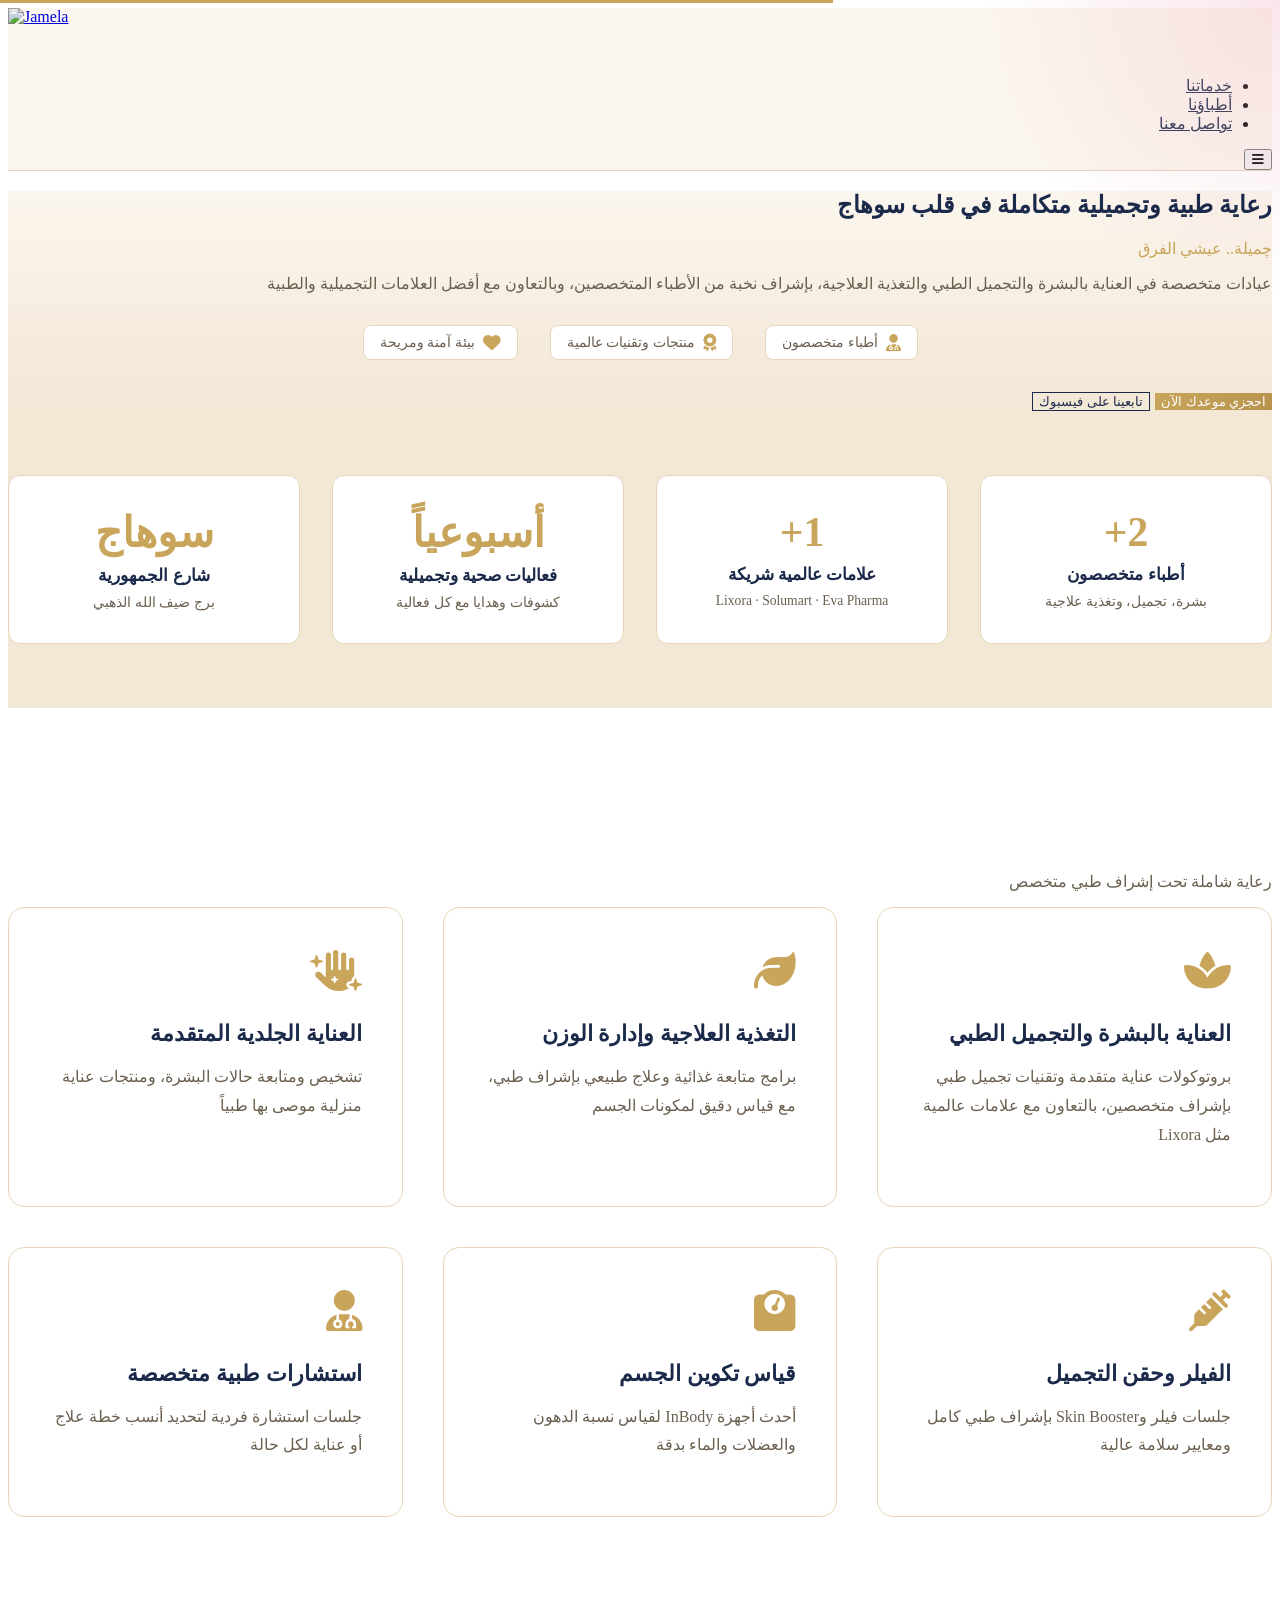
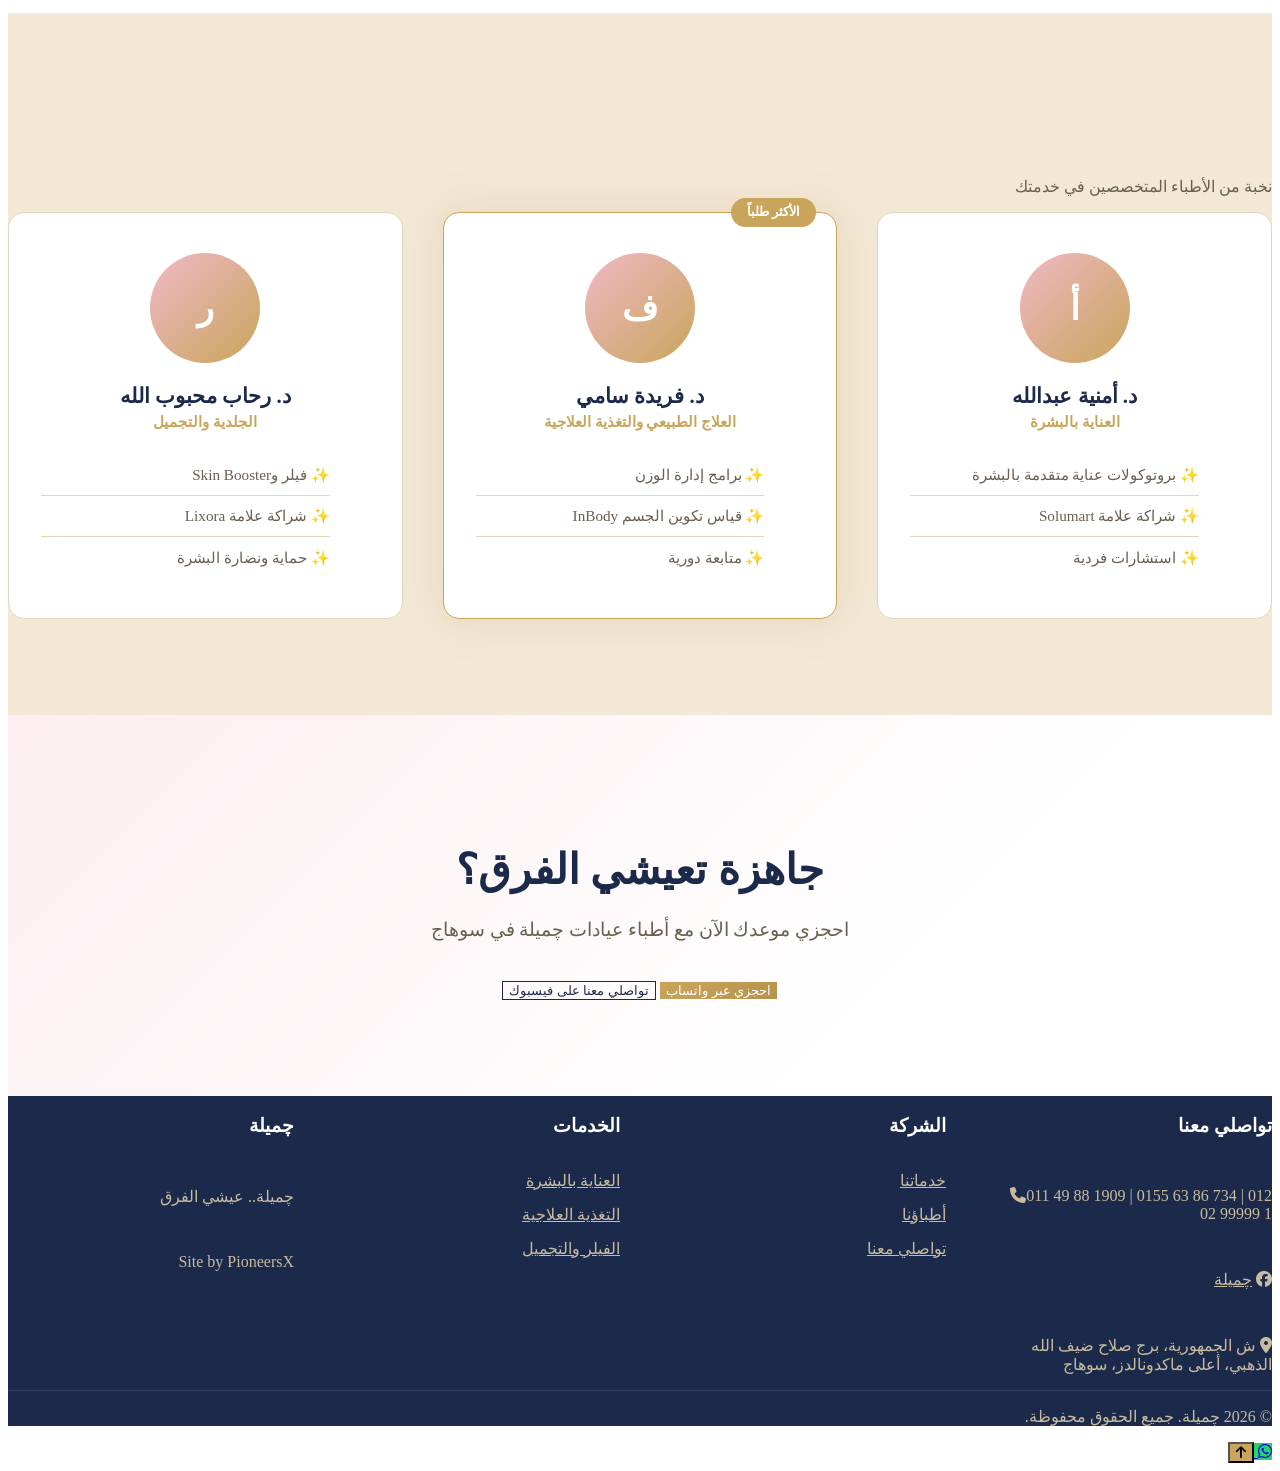
==== commit 4679041f: "Update index.html" ====
--- a/index.html
+++ b/index.html
@@ -23,7 +23,6 @@
     <link rel="stylesheet" href="css/responsive.css">
 
     <!-- Client Theme CSS (colors + section styling — edit per client) -->
-    <link rel="stylesheet" href="client-theme.css">
 
     <style>
         .logo-img { height: 52px; width: auto; display: block; mix-blend-mode: multiply; }
@@ -47,7 +46,7 @@
         <div class="nav-container jamela-nav">
             <div class="logo-container">
                 <a href="index.html" class="logo-img-link">
-                    <img src="assets/logo.png" alt="Jamela" class="logo-img">
+                    <img id="logoImg" src="" alt="Jamela" class="logo-img">
                 </a>
             </div>
             <ul class="nav-links" id="navLinks">
@@ -173,7 +172,7 @@
     <script src="js/main.js"></script>
 
     <!-- Client Config (edit per client — this is the ONLY file that changes) -->
-    <script src="client-config.js"></script>
+    <script src="config.js"></script>
 
 </body>
 </html>
